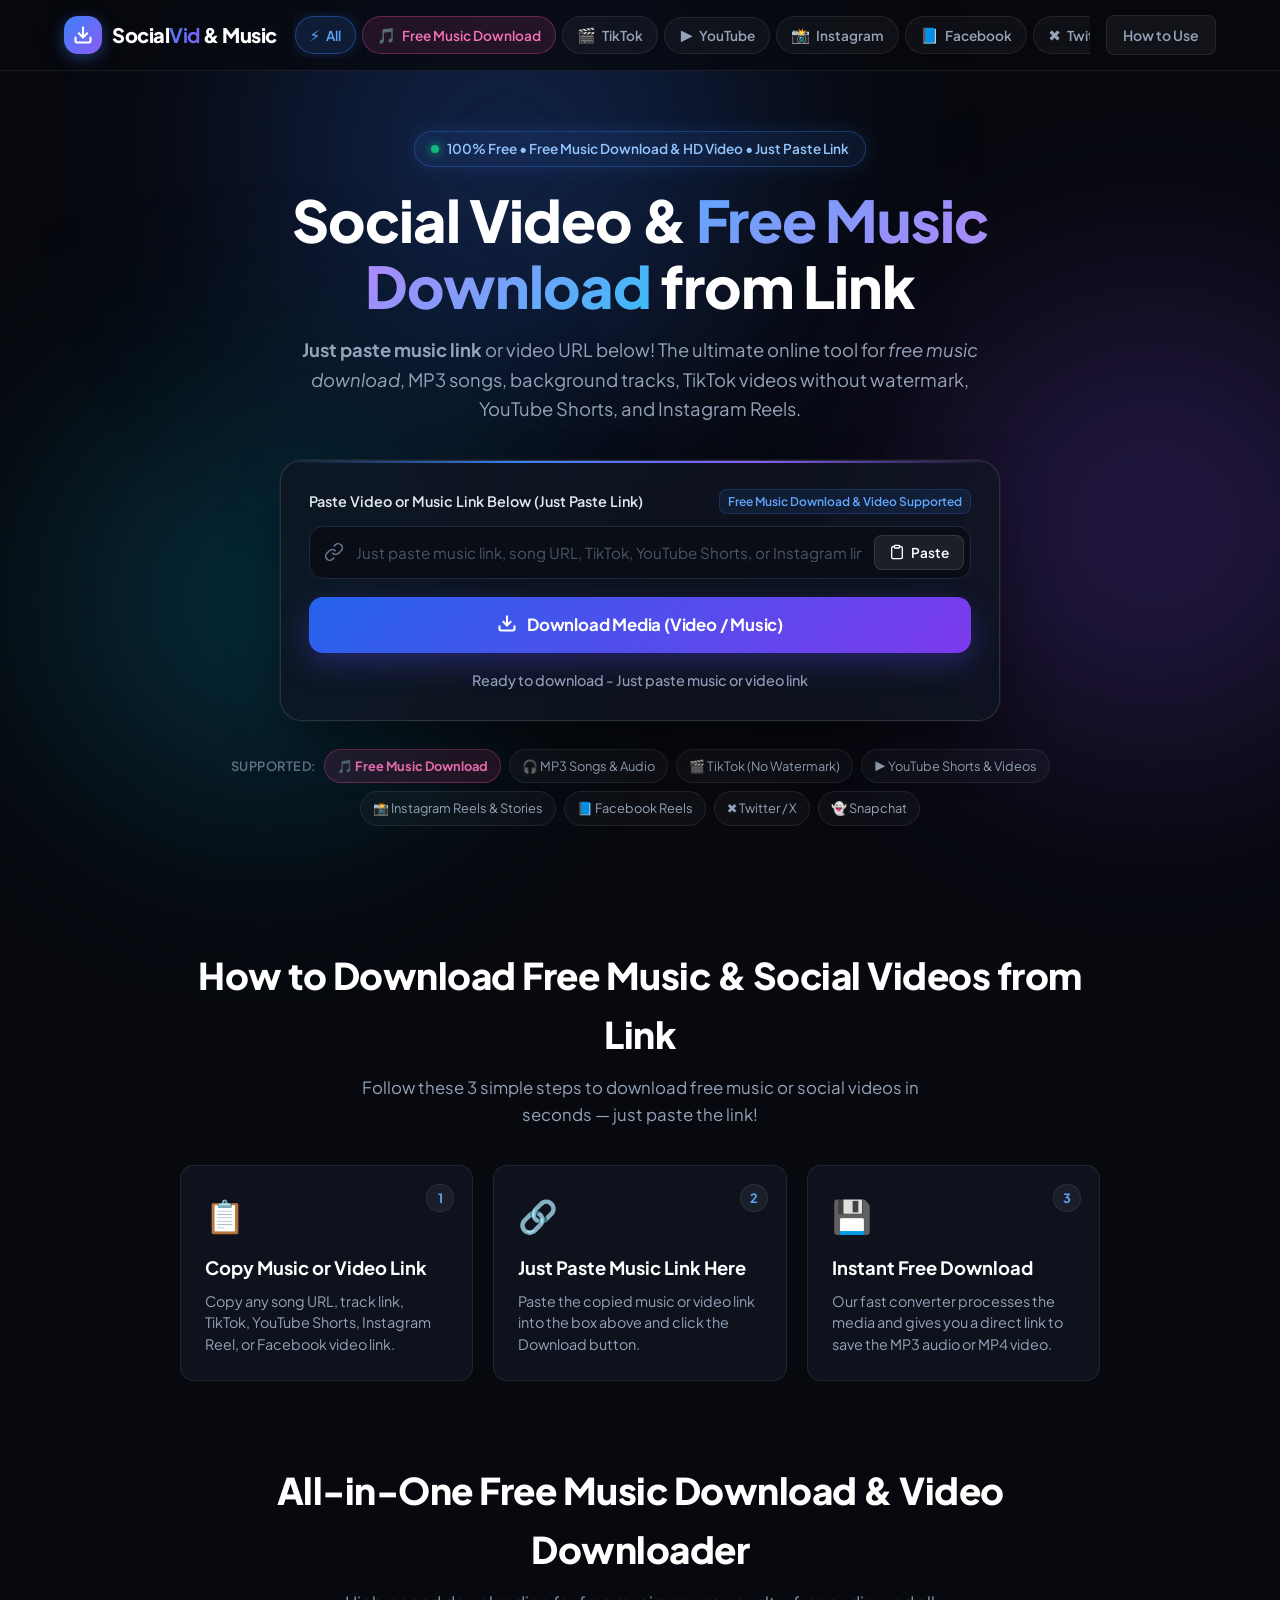
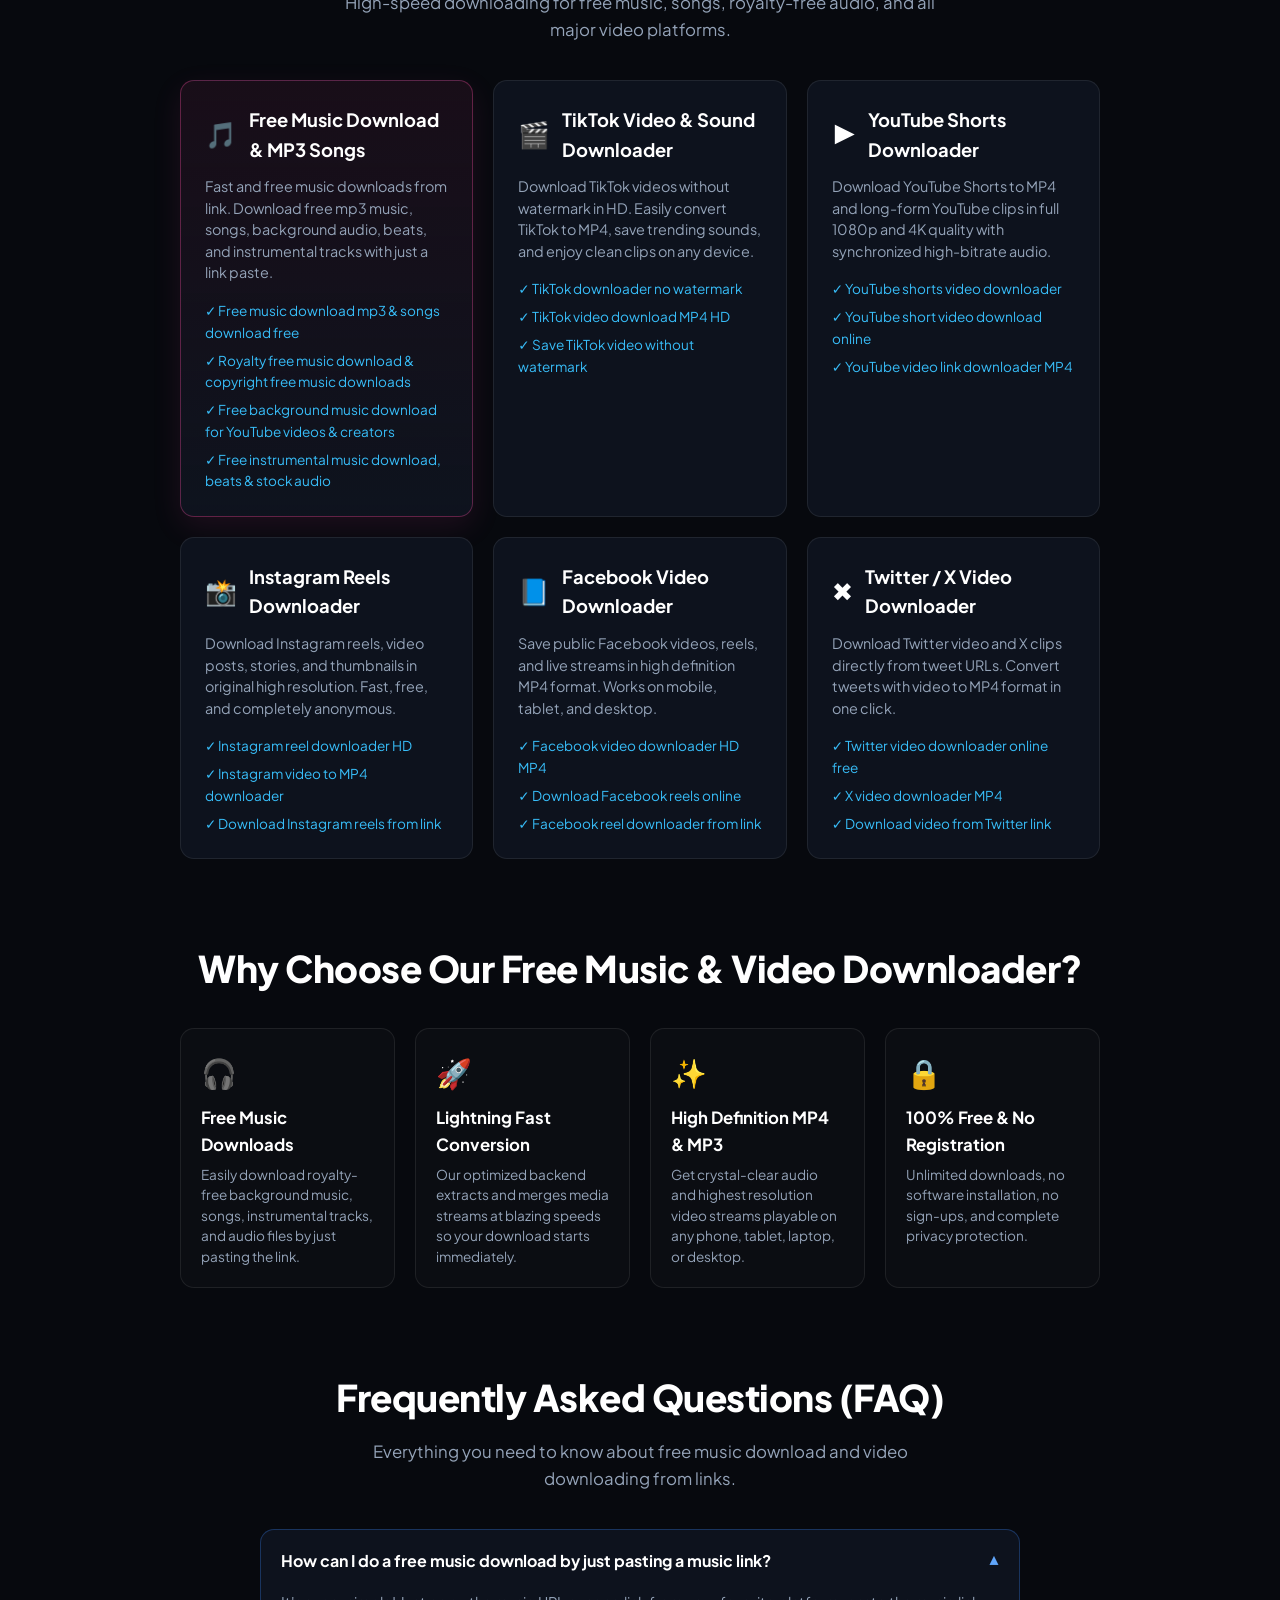
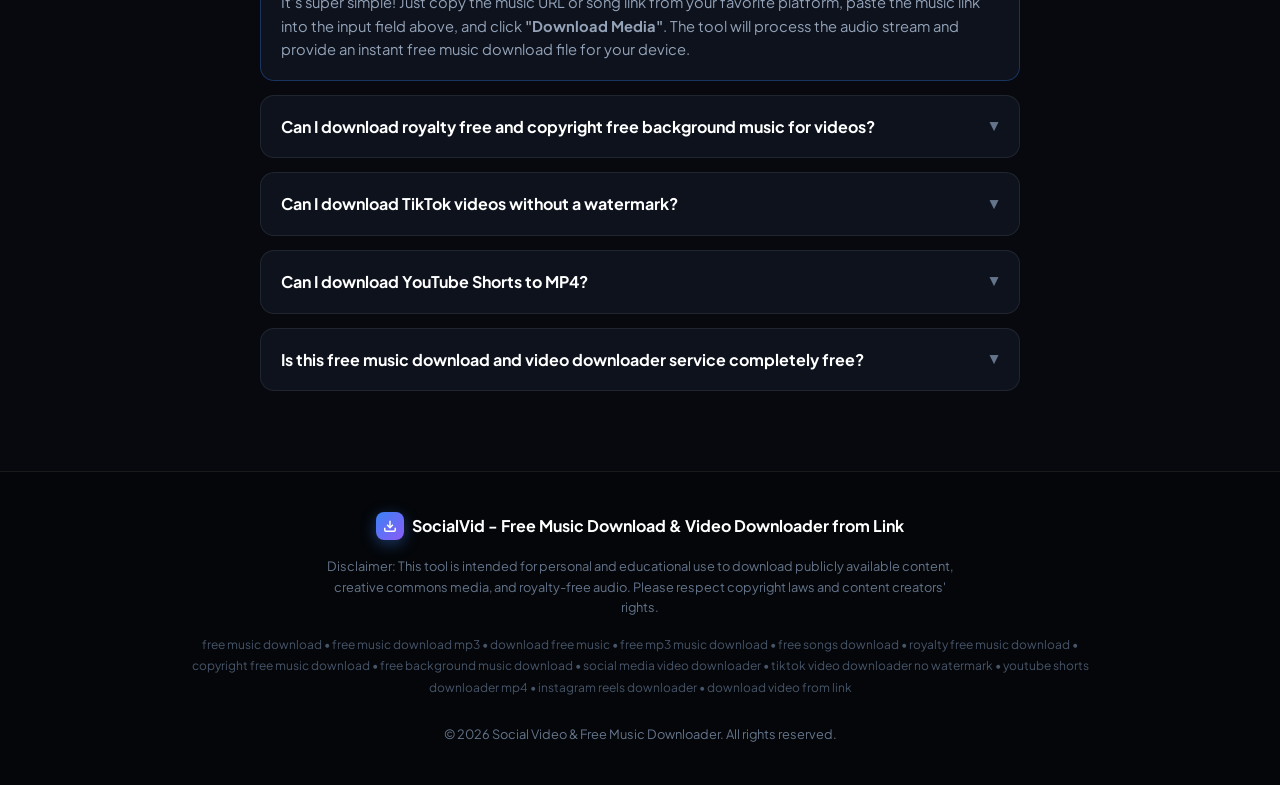
==== index.html @ 46dd8157 "Optimize title and meta tags with exact brand FreeMusicDownload.site for Google Search" ====
<!DOCTYPE html>
<html lang="en">
<head>
  <meta charset="UTF-8">
  <meta name="viewport" content="width=device-width, initial-scale=1.0">
  <title>Free Music Download & Video Downloader from Link - FreeMusicDownload.site</title>
  
  <!-- Primary SEO Meta Tags -->
  <meta name="description" content="Free music download and online social media video downloader. Download free mp3 music, songs, royalty-free audio, TikTok videos without watermark, YouTube Shorts, and Instagram Reels from link online for free. Just paste music or video link.">
  <meta name="keywords" content="free music download, free music downloads, free music download mp3, free mp3 music download, free mp3 downloads, download free music, download music free, free download music, free downloadable music, free music online download, free music downloads mp3, free music mp3 download, mp3 music download free, mp3 music downloads free, download mp3 music free, download free mp3 music, free songs download, free song download, free music songs download, free music download online, free music downloads online, free music download site, free music download websites, free music downloader, free mp3 downloader, free music downloader online, free mp3 music downloader, music downloader free, music download free, music downloads free, download music, music download, download mp3, mp3 download, mp3 downloads, song download, songs download, free song downloads, free songs downloads, free downloadable songs, music download mp3, music downloads mp3, mp3 songs download, mp3 songs downloads, free mp3 song download, free mp3 song downloads, download songs free, download songs for free, free download songs, free music files download, royalty free music download, royalty free music downloads, free royalty free music, copyright free music download, copyright free music downloads, free copyright free music, free background music download, free background music downloads, free music for videos, free music for youtube videos, free music for content creators, free stock music download, free stock music downloads, free audio download, free audio downloads, free music library, free music library download, free music archive download, free music tracks download, free music track download, free instrumental music download, free instrumental music downloads, free beats download, free beats downloads, free music download no copyright, no copyright music download, no copyright music downloads, free no copyright music, free no copyright music download, free public domain music download, public domain music download, public domain music downloads, free creative commons music download, creative commons music download, creative commons music downloads, social media video downloader, video downloader from link, video link downloader, download video from link, online video downloader, social video downloader, video downloader mp4 online, free video downloader from link, download social media videos, video downloader online free, tiktok downloader, tiktok video downloader, tiktok downloader online, tiktok video downloader online, tiktok video download, download tiktok video, tiktok video download mp4, tiktok to mp4, tiktok downloader mp4, tiktok downloader hd, tiktok video downloader hd, tiktok video download hd, download tiktok videos hd, tiktok video downloader no watermark, tiktok downloader no watermark, tiktok mp4 downloader, tiktok video to mp4, save tiktok video, tiktok video saver, download tiktok video without watermark, youtube shorts downloader, youtube short downloader, youtube shorts download, download youtube shorts, youtube shorts downloader online, youtube shorts downloader mp4, youtube shorts to mp4, youtube short to mp4, youtube shorts video downloader, download youtube short video, youtube shorts mp4 downloader, youtube short video download, shorts video downloader, short video downloader youtube, youtube video link downloader, instagram video downloader, instagram video downloader online, instagram video download, download instagram video, instagram video downloader mp4, instagram video to mp4, instagram reel downloader, instagram reels downloader, instagram reel download, instagram reels download, download instagram reels, instagram reels downloader online, instagram reel downloader hd, instagram reel download mp4, instagram reels to mp4, instagram reel to mp4, instagram story downloader, instagram story download, instagram story downloader mp4, instagram thumbnail downloader, facebook video downloader, facebook video downloader online, facebook video download, download facebook video, facebook video downloader hd, facebook video downloader mp4, facebook video to mp4, facebook reels downloader, facebook reel downloader, download facebook reels, twitter video downloader, twitter video downloader online, twitter video download, download twitter video, twitter video downloader mp4, twitter video to mp4, twitter downloader mp4, x video downloader, x video downloader online, download x video, snapchat video downloader, snapchat video download, download snapchat video, snapchat downloader online, snapchat video downloader online, snapchat video downloader mp4, snapchat video to mp4, snapchat story downloader, snapchat story download, snapchat video saver, download video from url, download video from url online, video url downloader, video url to mp4, url to mp4 downloader, download video by url, video downloader by url, social media url video downloader, download social media video from link, download video from social media link, online social media video downloader, social media video downloader mp4, social media video downloader online, download reels from link, download shorts from link, download tiktok from link, download instagram video from link, download facebook video from link, download youtube short from link, video downloader for social media links">
  <meta name="robots" content="index, follow">
  <meta name="author" content="FreeMusicDownload.site">
  <meta name="theme-color" content="#0b0f19">
  <link rel="canonical" href="https://freemusicdownload.site/">

  <!-- Open Graph / Facebook -->
  <meta property="og:type" content="website">
  <meta property="og:url" content="https://freemusicdownload.site/">
  <meta property="og:title" content="Free Music Download & Video Downloader from Link - FreeMusicDownload.site">
  <meta property="og:description" content="Free music download MP3 and social media video downloader. Download songs, background audio, TikTok no watermark, YouTube Shorts, and Reels from link.">
  <meta property="og:site_name" content="FreeMusicDownload.site">

  <!-- Twitter / X -->
  <meta name="twitter:card" content="summary_large_image">
  <meta name="twitter:url" content="https://freemusicdownload.site/">
  <meta name="twitter:title" content="Free Music Download & Video Downloader from Link - FreeMusicDownload.site">
  <meta name="twitter:description" content="Free music download & video downloader from link. Just paste music link to download free MP3 songs, background tracks, and social videos.">

  <!-- Google Fonts & Stylesheet -->
  <link rel="preconnect" href="https://fonts.googleapis.com">
  <link rel="preconnect" href="https://fonts.gstatic.com" crossorigin>
  <link href="https://fonts.googleapis.com/css2?family=Plus+Jakarta+Sans:wght@400;500;600;700;800&display=swap" rel="stylesheet">
  <link rel="stylesheet" href="style.css">

  <!-- Schema.org Structured Data (WebApplication + FAQPage) -->
  <script type="application/ld+json">
  {
    "@context": "https://schema.org",
    "@graph": [
      {
        "@type": "WebApplication",
        "name": "FreeMusicDownload.site - Free Music & Social Video Downloader",
        "url": "https://freemusicdownload.site/",
        "description": "Free music download and online video downloader from link. Download free mp3 music, songs, royalty-free audio, TikTok videos without watermark, YouTube Shorts, and Instagram Reels.",
        "applicationCategory": "MultimediaApplication",
        "operatingSystem": "All",
        "offers": {
          "@type": "Offer",
          "price": "0",
          "priceCurrency": "USD"
        }
      },
      {
        "@type": "FAQPage",
        "mainEntity": [
          {
            "@type": "Question",
            "name": "How to get free music download by just pasting a music link?",
            "acceptedAnswer": {
              "@type": "Answer",
              "text": "To do a free music download, simply copy the URL of the song, track, or video, paste the music link into the input box above, and click Download. The server extracts the high quality audio stream and delivers the download directly to your device."
            }
          },
          {
            "@type": "Question",
            "name": "Can I download royalty-free and no copyright background music for videos?",
            "acceptedAnswer": {
              "@type": "Answer",
              "text": "Yes! You can download royalty free music, copyright free tracks, public domain sounds, and background music for YouTube videos or content creation by pasting the link."
            }
          },
          {
            "@type": "Question",
            "name": "How to download TikTok videos without watermark?",
            "acceptedAnswer": {
              "@type": "Answer",
              "text": "Simply copy the TikTok video link, paste it into the URL field above, and click Download Video. Our tool will process the video and provide an MP4 download link with no watermark."
            }
          },
          {
            "@type": "Question",
            "name": "Can I download YouTube Shorts to MP4?",
            "acceptedAnswer": {
              "@type": "Answer",
              "text": "Yes! Copy any YouTube Shorts or regular video link, paste it in the box, and you can download the high definition MP4 video directly to your device."
            }
          },
          {
            "@type": "Question",
            "name": "Is this music and video downloader 100% free?",
            "acceptedAnswer": {
              "@type": "Answer",
              "text": "Yes, our tool provides 100% free music download and unlimited video downloads with no registration, no subscription, and no hidden fees."
            }
          }
        ]
      }
    ]
  }
  </script>
</head>
<body>

  <!-- Ambient Glowing Background Orbs -->
  <div class="glow-orb glow-1"></div>
  <div class="glow-orb glow-2"></div>
  <div class="glow-orb glow-3"></div>

  <!-- Top Glassmorphic Navbar -->
  <header class="navbar-wrapper">
    <nav class="navbar" aria-label="Main Navigation">
      <a href="#home" class="nav-brand">
        <div class="brand-icon">
          <svg viewBox="0 0 24 24" fill="none" stroke="currentColor" stroke-width="2.5" stroke-linecap="round" stroke-linejoin="round">
            <path d="M21 15v4a2 2 0 0 1-2 2H5a2 2 0 0 1-2-2v-4"></path>
            <polyline points="7 10 12 15 17 10"></polyline>
            <line x1="12" y1="15" x2="12" y2="3"></line>
          </svg>
        </div>
        <span class="brand-text">Social<strong>Vid</strong> & Music</span>
      </a>

      <!-- Platform Links in Navbar -->
      <div class="nav-platforms" id="navPlatforms">
        <button type="button" class="nav-platform-btn active" data-platform="all" title="All Supported Platforms">
          <span class="platform-icon">⚡</span> All
        </button>
        <button type="button" class="nav-platform-btn highlight-music-btn" data-platform="music" title="Free Music Download - Just Paste Music Link">
          <span class="platform-icon">🎵</span> Free Music Download
        </button>
        <button type="button" class="nav-platform-btn" data-platform="tiktok" title="TikTok Video Downloader">
          <span class="platform-icon">🎬</span> TikTok
        </button>
        <button type="button" class="nav-platform-btn" data-platform="youtube" title="YouTube Shorts Downloader">
          <span class="platform-icon">▶️</span> YouTube
        </button>
        <button type="button" class="nav-platform-btn" data-platform="instagram" title="Instagram Reel Downloader">
          <span class="platform-icon">📸</span> Instagram
        </button>
        <button type="button" class="nav-platform-btn" data-platform="facebook" title="Facebook Video Downloader">
          <span class="platform-icon">📘</span> Facebook
        </button>
        <button type="button" class="nav-platform-btn" data-platform="twitter" title="Twitter / X Video Downloader">
          <span class="platform-icon">✖️</span> Twitter/X
        </button>
        <button type="button" class="nav-platform-btn" data-platform="snapchat" title="Snapchat Video Saver">
          <span class="platform-icon">👻</span> Snapchat
        </button>
      </div>

      <a href="#how-it-works" class="nav-guide-link">How to Use</a>

      <!-- Mobile Top-Right Features Button -->
      <button type="button" class="mobile-menu-toggle" id="mobileMenuToggle" aria-label="Open Features and Platforms Menu" aria-expanded="false" aria-controls="mobileDrawer">
        <span class="mobile-toggle-icon-wrap">
          <svg class="mobile-toggle-icon" viewBox="0 0 24 24" fill="none" stroke="currentColor" stroke-width="2.2" stroke-linecap="round" stroke-linejoin="round">
            <rect x="3" y="3" width="7" height="7" rx="2"></rect>
            <rect x="14" y="3" width="7" height="7" rx="2"></rect>
            <rect x="14" y="14" width="7" height="7" rx="2"></rect>
            <rect x="3" y="14" width="7" height="7" rx="2"></rect>
          </svg>
        </span>
        <span class="mobile-toggle-text">Features</span>
      </button>
    </nav>
  </header>

  <!-- Mobile Features Navigation Drawer / Modal -->
  <div class="mobile-drawer-backdrop" id="mobileDrawerBackdrop" aria-hidden="true"></div>
  <aside class="mobile-drawer" id="mobileDrawer" role="dialog" aria-modal="true" aria-label="Supported Features Menu" aria-hidden="true">
    <div class="mobile-drawer-header">
      <div class="mobile-drawer-title-wrap">
        <span class="mobile-drawer-sparkle">⚡</span>
        <div>
          <h2 class="mobile-drawer-title">Features & Platforms</h2>
          <p class="mobile-drawer-subtitle">Select any platform to download</p>
        </div>
      </div>
      <button type="button" class="mobile-drawer-close" id="mobileDrawerClose" aria-label="Close menu">
        <svg viewBox="0 0 24 24" width="20" height="20" fill="none" stroke="currentColor" stroke-width="2.5" stroke-linecap="round" stroke-linejoin="round">
          <line x1="18" y1="6" x2="6" y2="18"></line>
          <line x1="6" y1="6" x2="18" y2="18"></line>
        </svg>
      </button>
    </div>

    <div class="mobile-drawer-body">
      <div class="mobile-section-label">Supported Platforms</div>
      <div class="mobile-features-list">
        <button type="button" class="mobile-feature-item active" data-platform="all">
          <span class="feature-item-icon">⚡</span>
          <div class="feature-item-content">
            <div class="feature-item-title">All Supported Media</div>
            <div class="feature-item-sub">Music, Songs, YouTube, TikTok & Reels</div>
          </div>
          <span class="feature-item-indicator">Active</span>
        </button>

        <button type="button" class="mobile-feature-item highlight-music" data-platform="music">
          <span class="feature-item-icon">🎵</span>
          <div class="feature-item-content">
            <div class="feature-item-title">Free Music Download <span class="feature-badge-hot">HOT</span></div>
            <div class="feature-item-sub">MP3 Songs, Audio, Beats & Background Music</div>
          </div>
          <span class="feature-item-indicator">Select</span>
        </button>

        <button type="button" class="mobile-feature-item" data-platform="tiktok">
          <span class="feature-item-icon">🎬</span>
          <div class="feature-item-content">
            <div class="feature-item-title">TikTok Downloader</div>
            <div class="feature-item-sub">No watermark, HD MP4 video & audio</div>
          </div>
          <span class="feature-item-indicator">Select</span>
        </button>

        <button type="button" class="mobile-feature-item" data-platform="youtube">
          <span class="feature-item-icon">▶️</span>
          <div class="feature-item-content">
            <div class="feature-item-title">YouTube Shorts & Video</div>
            <div class="feature-item-sub">Shorts & full HD video downloader</div>
          </div>
          <span class="feature-item-indicator">Select</span>
        </button>

        <button type="button" class="mobile-feature-item" data-platform="instagram">
          <span class="feature-item-icon">📸</span>
          <div class="feature-item-content">
            <div class="feature-item-title">Instagram Reels & Story</div>
            <div class="feature-item-sub">Reels, stories, clips & post video</div>
          </div>
          <span class="feature-item-indicator">Select</span>
        </button>

        <button type="button" class="mobile-feature-item" data-platform="facebook">
          <span class="feature-item-icon">📘</span>
          <div class="feature-item-content">
            <div class="feature-item-title">Facebook Videos & Reels</div>
            <div class="feature-item-sub">Download public Facebook clips & reels</div>
          </div>
          <span class="feature-item-indicator">Select</span>
        </button>

        <button type="button" class="mobile-feature-item" data-platform="twitter">
          <span class="feature-item-icon">✖️</span>
          <div class="feature-item-content">
            <div class="feature-item-title">Twitter / X Downloader</div>
            <div class="feature-item-sub">Save videos & GIFs from Twitter/X</div>
          </div>
          <span class="feature-item-indicator">Select</span>
        </button>

        <button type="button" class="mobile-feature-item" data-platform="snapchat">
          <span class="feature-item-icon">👻</span>
          <div class="feature-item-content">
            <div class="feature-item-title">Snapchat Spotlight</div>
            <div class="feature-item-sub">Spotlight clips & story downloads</div>
          </div>
          <span class="feature-item-indicator">Select</span>
        </button>
      </div>

      <div class="mobile-drawer-footer">
        <a href="#how-it-works" class="mobile-drawer-link" id="mobileHowItWorksLink">
          <span>📖 How to Download</span>
          <span class="link-arrow">→</span>
        </a>
        <a href="#faq" class="mobile-drawer-link" id="mobileFaqLink">
          <span>❓ Frequently Asked Questions</span>
          <span class="link-arrow">→</span>
        </a>
      </div>
    </div>
  </aside>

  <!-- Main Container -->
  <main class="main-container" id="home">

    <!-- Hero Section -->
    <section class="hero-section">
      <div class="hero-badge animate-badge">
        <span class="badge-dot"></span> 100% Free • Free Music Download & HD Video • Just Paste Link
      </div>
      
      <h1 class="hero-title">
        Social Video & <span class="gradient-text">Free Music Download</span> from Link
      </h1>
      
      <p class="hero-subtitle">
        <strong>Just paste music link</strong> or video URL below! The ultimate online tool for <em>free music download</em>, MP3 songs, background tracks, TikTok videos without watermark, YouTube Shorts, and Instagram Reels.
      </p>

      <!-- Downloader Tool Card -->
      <section class="downloader-card" aria-label="Video & Music Downloader Tool">
        <label for="url" class="input-label">
          <span>Paste Video or Music Link Below (Just Paste Link)</span>
          <span class="badge-support" id="activePlatformLabel">Free Music Download & Video Supported</span>
        </label>
        
        <div class="input-group">
          <div class="input-icon">
            <svg viewBox="0 0 24 24" fill="none" stroke="currentColor" stroke-width="2">
              <path d="M10 13a5 5 0 0 0 7.54.54l3-3a5 5 0 0 0-7.07-7.07l-1.72 1.71"></path>
              <path d="M14 11a5 5 0 0 0-7.54-.54l-3 3a5 5 0 0 0 7.07 7.07l1.71-1.71"></path>
            </svg>
          </div>
          
          <input 
            id="url" 
            type="url" 
            placeholder="Just paste music link, song URL, TikTok, YouTube Shorts, or Instagram link..." 
            autocomplete="off"
            spellcheck="false"
          >
          
          <button id="clearBtn" class="clear-btn hidden" type="button" title="Clear input">✕</button>
          
          <button id="pasteBtn" class="paste-btn" type="button" title="Paste from clipboard">
            <svg viewBox="0 0 24 24" fill="none" stroke="currentColor" stroke-width="2" width="16" height="16">
              <path d="M16 4h2a2 2 0 0 1 2 2v14a2 2 0 0 1-2 2H6a2 2 0 0 1-2-2V6a2 2 0 0 1 2-2h2"></path>
              <rect x="8" y="2" width="8" height="4" rx="1" ry="1"></rect>
            </svg>
            <span>Paste</span>
          </button>
        </div>

        <button id="downloadBtn" class="download-btn" type="button">
          <span class="btn-icon">
            <svg viewBox="0 0 24 24" fill="none" stroke="currentColor" stroke-width="2.5" width="20" height="20">
              <path d="M21 15v4a2 2 0 0 1-2 2H5a2 2 0 0 1-2-2v-4"></path>
              <polyline points="7 10 12 15 17 10"></polyline>
              <line x1="12" y1="15" x2="12" y2="3"></line>
            </svg>
          </span>
          <span class="btn-text">Download Media (Video / Music)</span>
        </button>

        <!-- Status & Animated Progress Bar -->
        <div id="status" class="status">Ready to download - Just paste music or video link</div>
        <div id="progressWrap" class="progress-wrap hidden">
          <div id="progress" class="progress"></div>
        </div>

        <!-- Dynamic Result Card -->
        <div id="result" class="result hidden"></div>
      </section>

      <!-- Quick Platform Pills -->
      <div class="supported-pills">
        <span class="pill-title">Supported:</span>
        <span class="pill pill-music">🎵 Free Music Download</span>
        <span class="pill">🎧 MP3 Songs & Audio</span>
        <span class="pill">🎬 TikTok (No Watermark)</span>
        <span class="pill">▶️ YouTube Shorts & Videos</span>
        <span class="pill">📸 Instagram Reels & Stories</span>
        <span class="pill">📘 Facebook Reels</span>
        <span class="pill">✖️ Twitter / X</span>
        <span class="pill">👻 Snapchat</span>
      </div>
    </section>

    <!-- How It Works Section -->
    <section class="info-section" id="how-it-works">
      <h2 class="section-title">How to Download Free Music & Social Videos from Link</h2>
      <p class="section-subtitle">Follow these 3 simple steps to download free music or social videos in seconds — just paste the link!</p>

      <div class="steps-grid">
        <div class="step-card">
          <div class="step-num">1</div>
          <div class="step-icon">📋</div>
          <h3>Copy Music or Video Link</h3>
          <p>Copy any song URL, track link, TikTok, YouTube Shorts, Instagram Reel, or Facebook video link.</p>
        </div>

        <div class="step-card">
          <div class="step-num">2</div>
          <div class="step-icon">🔗</div>
          <h3>Just Paste Music Link Here</h3>
          <p>Paste the copied music or video link into the box above and click the Download button.</p>
        </div>

        <div class="step-card">
          <div class="step-num">3</div>
          <div class="step-icon">💾</div>
          <h3>Instant Free Download</h3>
          <p>Our fast converter processes the media and gives you a direct link to save the MP3 audio or MP4 video.</p>
        </div>
      </div>
    </section>

    <!-- Platform Breakdown Section (SEO Keyword Rich) -->
    <section class="info-section" id="platforms">
      <h2 class="section-title">All-in-One Free Music Download & Video Downloader</h2>
      <p class="section-subtitle">High-speed downloading for free music, songs, royalty-free audio, and all major video platforms.</p>

      <div class="features-grid">
        <!-- New Dedicated Free Music Download Card -->
        <div class="feature-card highlight-card">
          <div class="feature-header">
            <span class="feature-emoji">🎵</span>
            <h3>Free Music Download & MP3 Songs</h3>
          </div>
          <p>Fast and free music downloads from link. Download free mp3 music, songs, background audio, beats, and instrumental tracks with just a link paste.</p>
          <ul class="feature-list">
            <li>✓ Free music download mp3 & songs download free</li>
            <li>✓ Royalty free music download & copyright free music downloads</li>
            <li>✓ Free background music download for YouTube videos & creators</li>
            <li>✓ Free instrumental music download, beats & stock audio</li>
          </ul>
        </div>

        <div class="feature-card">
          <div class="feature-header">
            <span class="feature-emoji">🎬</span>
            <h3>TikTok Video & Sound Downloader</h3>
          </div>
          <p>Download TikTok videos without watermark in HD. Easily convert TikTok to MP4, save trending sounds, and enjoy clean clips on any device.</p>
          <ul class="feature-list">
            <li>✓ TikTok downloader no watermark</li>
            <li>✓ TikTok video download MP4 HD</li>
            <li>✓ Save TikTok video without watermark</li>
          </ul>
        </div>

        <div class="feature-card">
          <div class="feature-header">
            <span class="feature-emoji">▶️</span>
            <h3>YouTube Shorts Downloader</h3>
          </div>
          <p>Download YouTube Shorts to MP4 and long-form YouTube clips in full 1080p and 4K quality with synchronized high-bitrate audio.</p>
          <ul class="feature-list">
            <li>✓ YouTube shorts video downloader</li>
            <li>✓ YouTube short video download online</li>
            <li>✓ YouTube video link downloader MP4</li>
          </ul>
        </div>

        <div class="feature-card">
          <div class="feature-header">
            <span class="feature-emoji">📸</span>
            <h3>Instagram Reels Downloader</h3>
          </div>
          <p>Download Instagram reels, video posts, stories, and thumbnails in original high resolution. Fast, free, and completely anonymous.</p>
          <ul class="feature-list">
            <li>✓ Instagram reel downloader HD</li>
            <li>✓ Instagram video to MP4 downloader</li>
            <li>✓ Download Instagram reels from link</li>
          </ul>
        </div>

        <div class="feature-card">
          <div class="feature-header">
            <span class="feature-emoji">📘</span>
            <h3>Facebook Video Downloader</h3>
          </div>
          <p>Save public Facebook videos, reels, and live streams in high definition MP4 format. Works on mobile, tablet, and desktop.</p>
          <ul class="feature-list">
            <li>✓ Facebook video downloader HD MP4</li>
            <li>✓ Download Facebook reels online</li>
            <li>✓ Facebook reel downloader from link</li>
          </ul>
        </div>

        <div class="feature-card">
          <div class="feature-header">
            <span class="feature-emoji">✖️</span>
            <h3>Twitter / X Video Downloader</h3>
          </div>
          <p>Download Twitter video and X clips directly from tweet URLs. Convert tweets with video to MP4 format in one click.</p>
          <ul class="feature-list">
            <li>✓ Twitter video downloader online free</li>
            <li>✓ X video downloader MP4</li>
            <li>✓ Download video from Twitter link</li>
          </ul>
        </div>
      </div>
    </section>

    <!-- Why Choose Us Features Grid -->
    <section class="info-section">
      <h2 class="section-title">Why Choose Our Free Music & Video Downloader?</h2>
      
      <div class="benefits-grid">
        <div class="benefit-item">
          <div class="benefit-icon">🎧</div>
          <h4>Free Music Downloads</h4>
          <p>Easily download royalty-free background music, songs, instrumental tracks, and audio files by just pasting the link.</p>
        </div>
        <div class="benefit-item">
          <div class="benefit-icon">🚀</div>
          <h4>Lightning Fast Conversion</h4>
          <p>Our optimized backend extracts and merges media streams at blazing speeds so your download starts immediately.</p>
        </div>
        <div class="benefit-item">
          <div class="benefit-icon">✨</div>
          <h4>High Definition MP4 & MP3</h4>
          <p>Get crystal-clear audio and highest resolution video streams playable on any phone, tablet, laptop, or desktop.</p>
        </div>
        <div class="benefit-item">
          <div class="benefit-icon">🔒</div>
          <h4>100% Free & No Registration</h4>
          <p>Unlimited downloads, no software installation, no sign-ups, and complete privacy protection.</p>
        </div>
      </div>
    </section>

    <!-- SEO FAQ Accordion Section -->
    <section class="info-section" id="faq">
      <h2 class="section-title">Frequently Asked Questions (FAQ)</h2>
      <p class="section-subtitle">Everything you need to know about free music download and video downloading from links.</p>

      <div class="faq-container">
        <details class="faq-item" open>
          <summary class="faq-question">
            <span>How can I do a free music download by just pasting a music link?</span>
            <span class="faq-arrow">▼</span>
          </summary>
          <div class="faq-answer">
            <p>It's super simple! Just copy the music URL or song link from your favorite platform, paste the music link into the input field above, and click <strong>"Download Media"</strong>. The tool will process the audio stream and provide an instant free music download file for your device.</p>
          </div>
        </details>

        <details class="faq-item">
          <summary class="faq-question">
            <span>Can I download royalty free and copyright free background music for videos?</span>
            <span class="faq-arrow">▼</span>
          </summary>
          <div class="faq-answer">
            <p>Yes! Content creators and video editors can download royalty-free music, copyright-free background audio, stock music tracks, and beats for YouTube videos and social media clips.</p>
          </div>
        </details>

        <details class="faq-item">
          <summary class="faq-question">
            <span>Can I download TikTok videos without a watermark?</span>
            <span class="faq-arrow">▼</span>
          </summary>
          <div class="faq-answer">
            <p>Yes! Our downloader automatically queries the direct clean media stream from TikTok, allowing you to save the video without the bouncing TikTok watermark logo.</p>
          </div>
        </details>

        <details class="faq-item">
          <summary class="faq-question">
            <span>Can I download YouTube Shorts to MP4?</span>
            <span class="faq-arrow">▼</span>
          </summary>
          <div class="faq-answer">
            <p>Yes! Copy any YouTube Shorts or regular video link, paste it in the box, and you can download the high definition MP4 video directly to your device.</p>
          </div>
        </details>

        <details class="faq-item">
          <summary class="faq-question">
            <span>Is this free music download and video downloader service completely free?</span>
            <span class="faq-arrow">▼</span>
          </summary>
          <div class="faq-answer">
            <p>Yes, SocialVid is 100% free with unlimited downloads. There is no software installation, no sign-up, and no subscription needed.</p>
          </div>
        </details>
      </div>
    </section>

  </main>

  <!-- Footer -->
  <footer class="site-footer">
    <div class="footer-content">
      <div class="footer-brand">
        <div class="brand-icon small">
          <svg viewBox="0 0 24 24" fill="none" stroke="currentColor" stroke-width="2.5">
            <path d="M21 15v4a2 2 0 0 1-2 2H5a2 2 0 0 1-2-2v-4"></path>
            <polyline points="7 10 12 15 17 10"></polyline>
            <line x1="12" y1="15" x2="12" y2="3"></line>
          </svg>
        </div>
        <span>SocialVid - Free Music Download & Video Downloader from Link</span>
      </div>
      
      <p class="footer-disclaimer">
        Disclaimer: This tool is intended for personal and educational use to download publicly available content, creative commons media, and royalty-free audio. Please respect copyright laws and content creators' rights.
      </p>

      <div class="footer-tags">
        <span>free music download</span> • 
        <span>free music download mp3</span> • 
        <span>download free music</span> • 
        <span>free mp3 music download</span> • 
        <span>free songs download</span> • 
        <span>royalty free music download</span> • 
        <span>copyright free music download</span> • 
        <span>free background music download</span> • 
        <span>social media video downloader</span> • 
        <span>tiktok video downloader no watermark</span> • 
        <span>youtube shorts downloader mp4</span> • 
        <span>instagram reels downloader</span> • 
        <span>download video from link</span>
      </div>
      
      <div class="footer-copy">
        © 2026 Social Video & Free Music Downloader. All rights reserved.
      </div>
    </div>
  </footer>

  <script src="app.js"></script>
</body>
</html>
---- style.css ----
/* ==========================================================
   SOCIAL VIDEO DOWNLOADER - MODERN PREMIUM STYLESHEET
   ========================================================== */

:root {
  --bg-dark: #07090e;
  --bg-card: rgba(16, 22, 34, 0.8);
  --bg-card-hover: rgba(22, 30, 46, 0.9);
  --border-color: rgba(255, 255, 255, 0.08);
  --border-glow: rgba(59, 130, 246, 0.4);
  --text-primary: #ffffff;
  --text-secondary: #94a3b8;
  --text-muted: #64748b;
  --primary-blue: #3b82f6;
  --primary-purple: #8b5cf6;
  --accent-cyan: #06b6d4;
  --accent-green: #10b981;
  --gradient-primary: linear-gradient(135deg, #3b82f6, #8b5cf6);
  --gradient-btn: linear-gradient(135deg, #2563eb, #7c3aed);
  --gradient-glow: linear-gradient(135deg, rgba(37, 99, 235, 0.4), rgba(124, 58, 237, 0.4));
  --font-family: 'Plus Jakarta Sans', system-ui, -apple-system, BlinkMacSystemFont, 'Segoe UI', Roboto, sans-serif;
  --radius-sm: 8px;
  --radius-md: 14px;
  --radius-lg: 22px;
  --radius-full: 9999px;
  --transition-fast: 0.2s ease;
  --transition-normal: 0.3s cubic-bezier(0.4, 0, 0.2, 1);
}

* {
  box-sizing: border-box;
  margin: 0;
  padding: 0;
}

html {
  scroll-behavior: smooth;
}

body {
  background-color: var(--bg-dark);
  color: var(--text-primary);
  font-family: var(--font-family);
  min-height: 100vh;
  line-height: 1.6;
  overflow-x: hidden;
  position: relative;
  -webkit-font-smoothing: antialiased;
}

/* ==========================================================
   AMBIENT GLOWING BACKGROUND ORBS
   ========================================================== */
.glow-orb {
  position: fixed;
  border-radius: 50%;
  filter: blur(120px);
  opacity: 0.25;
  pointer-events: none;
  z-index: 0;
  animation: floatOrb 18s ease-in-out infinite alternate;
}

.glow-1 {
  top: -100px;
  left: 20%;
  width: 500px;
  height: 500px;
  background: radial-gradient(circle, #3b82f6, #1d4ed8);
}

.glow-2 {
  top: 300px;
  right: -100px;
  width: 450px;
  height: 450px;
  background: radial-gradient(circle, #8b5cf6, #6d28d9);
  animation-duration: 22s;
  animation-delay: -5s;
}

.glow-3 {
  bottom: 100px;
  left: 5%;
  width: 400px;
  height: 400px;
  background: radial-gradient(circle, #06b6d4, #0284c7);
  animation-duration: 20s;
  animation-delay: -10s;
}

@keyframes floatOrb {
  0% { transform: translateY(0) translateX(0) scale(1); }
  50% { transform: translateY(40px) translateX(-30px) scale(1.08); }
  100% { transform: translateY(-30px) translateX(25px) scale(0.95); }
}

/* ==========================================================
   TOP NAVBAR
   ========================================================== */
.navbar-wrapper {
  position: sticky;
  top: 0;
  width: 100%;
  z-index: 100;
  background: rgba(7, 9, 14, 0.75);
  backdrop-filter: blur(20px);
  -webkit-backdrop-filter: blur(20px);
  border-bottom: 1px solid var(--border-color);
  transition: all var(--transition-normal);
}

.navbar {
  max-width: 1200px;
  margin: 0 auto;
  padding: 12px 24px;
  display: flex;
  align-items: center;
  justify-content: space-between;
  gap: 16px;
}

.nav-brand {
  display: flex;
  align-items: center;
  gap: 10px;
  text-decoration: none;
  color: #fff;
  font-weight: 800;
  font-size: 1.25rem;
  letter-spacing: -0.5px;
  flex-shrink: 0;
}

.brand-icon {
  width: 38px;
  height: 38px;
  background: var(--gradient-primary);
  border-radius: var(--radius-md);
  display: flex;
  align-items: center;
  justify-content: center;
  color: #fff;
  box-shadow: 0 4px 15px rgba(59, 130, 246, 0.4);
  transition: transform var(--transition-fast);
}

.brand-icon svg {
  width: 20px;
  height: 20px;
}

.nav-brand:hover .brand-icon {
  transform: rotate(-8deg) scale(1.05);
}

.brand-text strong {
  background: var(--gradient-primary);
  -webkit-background-clip: text;
  -webkit-text-fill-color: transparent;
}

/* Platform Links in Navbar */
.nav-platforms {
  display: flex;
  align-items: center;
  gap: 6px;
  overflow-x: auto;
  scrollbar-width: none;
  padding: 4px 2px;
}

.nav-platforms::-webkit-scrollbar {
  display: none;
}

.nav-platform-btn {
  display: inline-flex;
  align-items: center;
  gap: 6px;
  background: rgba(255, 255, 255, 0.04);
  border: 1px solid var(--border-color);
  color: var(--text-secondary);
  font-family: inherit;
  font-size: 0.85rem;
  font-weight: 600;
  padding: 8px 14px;
  border-radius: var(--radius-full);
  cursor: pointer;
  white-space: nowrap;
  transition: all var(--transition-fast);
}

.nav-platform-btn:hover {
  background: rgba(255, 255, 255, 0.09);
  color: #fff;
  border-color: rgba(255, 255, 255, 0.2);
  transform: translateY(-1px);
}

.nav-platform-btn.active {
  background: rgba(59, 130, 246, 0.15);
  color: #60a5fa;
  border-color: rgba(59, 130, 246, 0.4);
  box-shadow: 0 0 16px rgba(59, 130, 246, 0.2);
}

.nav-platform-btn.highlight-music-btn {
  background: rgba(236, 72, 153, 0.12);
  border-color: rgba(236, 72, 153, 0.35);
  color: #f472b6;
}

.nav-platform-btn.highlight-music-btn:hover {
  background: rgba(236, 72, 153, 0.22);
  color: #fff;
  border-color: rgba(236, 72, 153, 0.5);
  box-shadow: 0 0 16px rgba(236, 72, 153, 0.25);
}

.nav-platform-btn.highlight-music-btn.active {
  background: rgba(236, 72, 153, 0.25);
  color: #f472b6;
  border-color: #ec4899;
  box-shadow: 0 0 20px rgba(236, 72, 153, 0.35);
}

.platform-icon {
  font-size: 0.95rem;
}

.nav-guide-link {
  color: var(--text-secondary);
  text-decoration: none;
  font-size: 0.875rem;
  font-weight: 600;
  padding: 8px 16px;
  border-radius: var(--radius-sm);
  background: rgba(255, 255, 255, 0.05);
  border: 1px solid var(--border-color);
  transition: all var(--transition-fast);
  flex-shrink: 0;
}

.nav-guide-link:hover {
  color: #fff;
  background: rgba(255, 255, 255, 0.1);
}

/* ==========================================================
   MAIN LAYOUT CONTAINER
   ========================================================== */
.main-container {
  max-width: 960px;
  margin: 0 auto;
  padding: 40px 20px 80px;
  position: relative;
  z-index: 1;
}

/* ==========================================================
   HERO SECTION
   ========================================================== */
.hero-section {
  text-align: center;
  padding: 20px 0 40px;
  display: flex;
  flex-direction: column;
  align-items: center;
}

.hero-badge {
  display: inline-flex;
  align-items: center;
  gap: 8px;
  background: rgba(59, 130, 246, 0.1);
  border: 1px solid rgba(59, 130, 246, 0.3);
  color: #93c5fd;
  font-size: 0.85rem;
  font-weight: 600;
  padding: 6px 16px;
  border-radius: var(--radius-full);
  margin-bottom: 20px;
  box-shadow: 0 0 20px rgba(59, 130, 246, 0.15);
}

.badge-dot {
  width: 8px;
  height: 8px;
  background-color: #10b981;
  border-radius: 50%;
  box-shadow: 0 0 10px #10b981;
  animation: pulseDot 2s infinite;
}

@keyframes pulseDot {
  0%, 100% { opacity: 1; transform: scale(1); }
  50% { opacity: 0.4; transform: scale(0.8); }
}

.hero-title {
  font-size: clamp(2.2rem, 5.5vw, 3.6rem);
  font-weight: 800;
  letter-spacing: -1px;
  line-height: 1.15;
  margin-bottom: 16px;
  max-width: 800px;
}

.gradient-text {
  background: linear-gradient(135deg, #60a5fa, #a78bfa, #38bdf8);
  -webkit-background-clip: text;
  -webkit-text-fill-color: transparent;
}

.hero-subtitle {
  color: var(--text-secondary);
  font-size: clamp(1rem, 2vw, 1.15rem);
  max-width: 680px;
  margin-bottom: 36px;
}

/* ==========================================================
   DOWNLOADER CARD
   ========================================================== */
.downloader-card {
  width: 100%;
  max-width: 720px;
  background: var(--bg-card);
  backdrop-filter: blur(24px);
  -webkit-backdrop-filter: blur(24px);
  border: 1px solid rgba(255, 255, 255, 0.12);
  border-radius: var(--radius-lg);
  padding: 28px;
  box-shadow: 0 25px 60px -15px rgba(0, 0, 0, 0.6), 0 0 0 1px rgba(255, 255, 255, 0.05);
  text-align: left;
  position: relative;
  overflow: hidden;
  transition: border-color var(--transition-normal), box-shadow var(--transition-normal);
}

.downloader-card::before {
  content: '';
  position: absolute;
  top: 0;
  left: 0;
  right: 0;
  height: 2px;
  background: linear-gradient(90deg, transparent, #3b82f6, #8b5cf6, transparent);
}

.downloader-card:focus-within {
  border-color: var(--border-glow);
  box-shadow: 0 30px 70px -15px rgba(59, 130, 246, 0.25);
}

.input-label {
  display: flex;
  justify-content: space-between;
  align-items: center;
  font-size: 0.9rem;
  font-weight: 600;
  color: #e2e8f0;
  margin-bottom: 12px;
}

.badge-support {
  font-size: 0.75rem;
  color: #60a5fa;
  background: rgba(59, 130, 246, 0.1);
  padding: 2px 8px;
  border-radius: var(--radius-sm);
  border: 1px solid rgba(59, 130, 246, 0.2);
}

.input-group {
  display: flex;
  align-items: center;
  background: #090d16;
  border: 1.5px solid #202b3d;
  border-radius: var(--radius-md);
  padding: 4px 6px 4px 14px;
  gap: 8px;
  transition: all var(--transition-fast);
}

.input-group:focus-within {
  border-color: #3b82f6;
  box-shadow: 0 0 0 3px rgba(59, 130, 246, 0.2);
}

.input-icon {
  color: var(--text-muted);
  display: flex;
  align-items: center;
}

.input-icon svg {
  width: 20px;
  height: 20px;
}

input {
  flex: 1;
  min-width: 0;
  background: transparent;
  border: none;
  color: #fff;
  font-family: inherit;
  font-size: 0.95rem;
  padding: 12px 4px;
  outline: none;
}

input::placeholder {
  color: #4b5563;
}

.clear-btn {
  background: transparent;
  border: none;
  color: var(--text-muted);
  cursor: pointer;
  padding: 6px 8px;
  border-radius: 50%;
  font-size: 0.85rem;
  transition: color var(--transition-fast);
}

.clear-btn:hover {
  color: #fff;
}

.paste-btn {
  display: inline-flex;
  align-items: center;
  gap: 6px;
  background: rgba(255, 255, 255, 0.08);
  border: 1px solid rgba(255, 255, 255, 0.1);
  color: #fff;
  font-family: inherit;
  font-size: 0.85rem;
  font-weight: 600;
  padding: 8px 14px;
  border-radius: var(--radius-sm);
  cursor: pointer;
  transition: all var(--transition-fast);
}

.paste-btn:hover {
  background: rgba(255, 255, 255, 0.15);
  transform: translateY(-1px);
}

/* Big Download Button */
.download-btn {
  width: 100%;
  height: 56px;
  margin-top: 18px;
  background: var(--gradient-btn);
  border: none;
  border-radius: var(--radius-md);
  color: #fff;
  font-family: inherit;
  font-size: 1.05rem;
  font-weight: 700;
  letter-spacing: -0.2px;
  display: flex;
  align-items: center;
  justify-content: center;
  gap: 10px;
  cursor: pointer;
  box-shadow: 0 10px 30px rgba(79, 70, 229, 0.35);
  position: relative;
  overflow: hidden;
  transition: all var(--transition-fast);
}

.download-btn::before {
  content: '';
  position: absolute;
  top: 0;
  left: -100%;
  width: 100%;
  height: 100%;
  background: linear-gradient(90deg, transparent, rgba(255, 255, 255, 0.2), transparent);
  transition: 0.6s ease;
}

.download-btn:hover:not(:disabled)::before {
  left: 100%;
}

.download-btn:hover:not(:disabled) {
  transform: translateY(-2px);
  box-shadow: 0 14px 35px rgba(79, 70, 229, 0.5);
  filter: brightness(1.08);
}

.download-btn:active:not(:disabled) {
  transform: translateY(0);
}

.download-btn:disabled {
  opacity: 0.6;
  cursor: not-allowed;
}

/* Status & Progress Bar */
.status {
  text-align: center;
  margin-top: 16px;
  font-size: 0.9rem;
  font-weight: 500;
  color: var(--text-secondary);
  min-height: 22px;
  transition: color var(--transition-fast);
}

.progress-wrap {
  margin-top: 12px;
  height: 8px;
  background: #172033;
  border-radius: var(--radius-full);
  overflow: hidden;
  position: relative;
}

.progress {
  height: 100%;
  width: 0%;
  background: linear-gradient(90deg, #3b82f6, #06b6d4, #8b5cf6);
  background-size: 200% 100%;
  border-radius: var(--radius-full);
  transition: width 0.35s ease;
  animation: progressShimmer 1.5s infinite linear;
}

@keyframes progressShimmer {
  0% { background-position: 100% 0; }
  100% { background-position: -100% 0; }
}

/* Result Card */
.result {
  margin-top: 20px;
  border-radius: var(--radius-md);
  padding: 16px;
  animation: fadeIn 0.4s cubic-bezier(0.16, 1, 0.3, 1);
}

@keyframes fadeIn {
  from { opacity: 0; transform: translateY(10px); }
  to { opacity: 1; transform: translateY(0); }
}

.result.success {
  background: rgba(15, 23, 42, 0.9);
  border: 1px solid rgba(59, 130, 246, 0.4);
  box-shadow: 0 10px 30px rgba(0, 0, 0, 0.3);
}

.result.error {
  background: rgba(45, 17, 24, 0.9);
  border: 1px solid rgba(239, 68, 68, 0.4);
  color: #fca5a5;
  font-size: 0.9rem;
}

.error-msg {
  line-height: 1.5;
}

.error-msg strong {
  color: #fff;
}

.error-msg code {
  background: rgba(255, 255, 255, 0.1);
  padding: 2px 6px;
  border-radius: 4px;
  color: #fff;
}

/* Video Preview Card Inside Result */
.preview-card {
  display: flex;
  flex-direction: column;
  gap: 14px;
}

.preview-media-container {
  width: 100%;
  border-radius: var(--radius-md);
  overflow: hidden;
  background: #020617;
  position: relative;
  box-shadow: 0 10px 30px rgba(0, 0, 0, 0.5);
  border: 1px solid rgba(255, 255, 255, 0.1);
  display: flex;
  align-items: center;
  justify-content: center;
}

.preview-video {
  width: 100%;
  max-height: 400px;
  background: #000;
  display: block;
  border-radius: var(--radius-md);
  outline: none;
}

.preview-thumb {
  width: 100%;
  height: auto;
  max-height: 380px;
  object-fit: cover;
  display: block;
}

.preview-details {
  display: flex;
  flex-direction: column;
  gap: 12px;
}

.preview-title {
  font-size: 1.05rem;
  font-weight: 700;
  line-height: 1.4;
  color: #fff;
  display: -webkit-box;
  -webkit-line-clamp: 2;
  -webkit-box-orient: vertical;
  overflow: hidden;
}

.preview-meta {
  display: flex;
  flex-wrap: wrap;
  gap: 8px;
}

.meta-tag {
  background: rgba(255, 255, 255, 0.06);
  border: 1px solid rgba(255, 255, 255, 0.08);
  padding: 4px 10px;
  border-radius: var(--radius-full);
  font-size: 0.8rem;
  color: #cbd5e1;
  font-weight: 500;
}

.meta-format {
  background: rgba(59, 130, 246, 0.15);
  border-color: rgba(59, 130, 246, 0.3);
  color: #93c5fd;
  font-weight: 700;
}

.download-actions-grid {
  display: flex;
  flex-direction: column;
  gap: 10px;
  margin-top: 4px;
}

.download-action-btn {
  display: flex;
  align-items: center;
  gap: 14px;
  padding: 13px 18px;
  border-radius: var(--radius-md);
  text-decoration: none;
  font-family: inherit;
  cursor: pointer;
  border: 1px solid transparent;
  transition: all var(--transition-fast);
}

.download-action-btn.btn-primary {
  background: linear-gradient(135deg, #10b981, #059669);
  color: #fff;
  box-shadow: 0 6px 20px rgba(16, 185, 129, 0.3);
}

.download-action-btn.btn-primary:hover {
  transform: translateY(-2px);
  filter: brightness(1.1);
  box-shadow: 0 10px 25px rgba(16, 185, 129, 0.45);
}

.download-action-btn.btn-music {
  background: linear-gradient(135deg, rgba(236, 72, 153, 0.18), rgba(168, 85, 247, 0.18));
  border: 1px solid rgba(236, 72, 153, 0.45);
  color: #f472b6;
}

.download-action-btn.btn-music:hover {
  background: linear-gradient(135deg, rgba(236, 72, 153, 0.28), rgba(168, 85, 247, 0.28));
  border-color: rgba(236, 72, 153, 0.65);
  color: #fff;
  transform: translateY(-2px);
  box-shadow: 0 8px 22px rgba(236, 72, 153, 0.3);
}

.download-action-btn .btn-icon {
  font-size: 1.4rem;
  line-height: 1;
}

.download-action-btn .btn-copy {
  display: flex;
  flex-direction: column;
  text-align: left;
}

.download-action-btn .btn-copy strong {
  font-size: 0.98rem;
  font-weight: 700;
  line-height: 1.2;
}

.download-action-btn .btn-copy small {
  font-size: 0.76rem;
  opacity: 0.85;
  font-weight: 500;
}

.download-tip-box {
  display: flex;
  align-items: center;
  gap: 8px;
  background: rgba(59, 130, 246, 0.08);
  border: 1px dashed rgba(59, 130, 246, 0.28);
  padding: 10px 14px;
  border-radius: var(--radius-sm);
  color: #93c5fd;
  font-size: 0.8rem;
  margin-top: 4px;
  line-height: 1.4;
}

/* Quick Supported Pills */
.supported-pills {
  display: flex;
  flex-wrap: wrap;
  align-items: center;
  justify-content: center;
  gap: 8px;
  margin-top: 28px;
}

.pill-title {
  color: var(--text-muted);
  font-size: 0.8rem;
  font-weight: 600;
  text-transform: uppercase;
  letter-spacing: 0.5px;
}

.pill {
  background: rgba(255, 255, 255, 0.03);
  border: 1px solid var(--border-color);
  color: var(--text-secondary);
  font-size: 0.8rem;
  padding: 6px 12px;
  border-radius: var(--radius-full);
  transition: all var(--transition-fast);
}

.pill:hover {
  border-color: rgba(255, 255, 255, 0.18);
  color: #fff;
  transform: translateY(-1px);
}

.pill-music {
  background: rgba(236, 72, 153, 0.12) !important;
  border-color: rgba(236, 72, 153, 0.35) !important;
  color: #f472b6 !important;
  font-weight: 700;
}

/* ==========================================================
   INFO SECTIONS & HEADINGS
   ========================================================= */
.info-section {
  margin-top: 80px;
  text-align: center;
}

.section-title {
  font-size: clamp(1.6rem, 3.5vw, 2.3rem);
  font-weight: 800;
  letter-spacing: -0.5px;
  margin-bottom: 12px;
  color: #fff;
}

.section-subtitle {
  color: var(--text-secondary);
  font-size: 1.05rem;
  max-width: 620px;
  margin: 0 auto 36px;
}

/* Step Cards Grid */
.steps-grid {
  display: grid;
  grid-template-columns: repeat(auto-fit, minmax(250px, 1fr));
  gap: 20px;
  text-align: left;
}

.step-card {
  background: var(--bg-card);
  border: 1px solid var(--border-color);
  border-radius: var(--radius-md);
  padding: 24px;
  position: relative;
  transition: all var(--transition-normal);
}

.step-card:hover {
  transform: translateY(-4px);
  border-color: rgba(59, 130, 246, 0.3);
  box-shadow: 0 15px 30px rgba(0, 0, 0, 0.4);
}

.step-num {
  position: absolute;
  top: 18px;
  right: 18px;
  width: 28px;
  height: 28px;
  background: rgba(255, 255, 255, 0.05);
  border: 1px solid var(--border-color);
  border-radius: 50%;
  display: flex;
  align-items: center;
  justify-content: center;
  font-size: 0.8rem;
  font-weight: 700;
  color: #60a5fa;
}

.step-icon {
  font-size: 2rem;
  margin-bottom: 12px;
}

.step-card h3 {
  font-size: 1.15rem;
  font-weight: 700;
  margin-bottom: 8px;
  color: #fff;
}

.step-card p {
  font-size: 0.9rem;
  color: var(--text-secondary);
  line-height: 1.5;
}

/* Features Grid (SEO Platforms) */
.features-grid {
  display: grid;
  grid-template-columns: repeat(auto-fit, minmax(280px, 1fr));
  gap: 20px;
  text-align: left;
}

.feature-card {
  background: var(--bg-card);
  border: 1px solid var(--border-color);
  border-radius: var(--radius-md);
  padding: 24px;
  transition: all var(--transition-normal);
}

.feature-card:hover {
  transform: translateY(-4px);
  border-color: rgba(139, 92, 246, 0.3);
  box-shadow: 0 15px 35px rgba(0, 0, 0, 0.4);
}

.feature-card.highlight-card {
  border-color: rgba(236, 72, 153, 0.35);
  background: linear-gradient(180deg, rgba(236, 72, 153, 0.08), var(--bg-card));
  box-shadow: 0 10px 30px rgba(236, 72, 153, 0.1);
}

.feature-card.highlight-card:hover {
  border-color: rgba(236, 72, 153, 0.6);
  box-shadow: 0 15px 35px rgba(236, 72, 153, 0.2);
}

.feature-header {
  display: flex;
  align-items: center;
  gap: 12px;
  margin-bottom: 12px;
}

.feature-emoji {
  font-size: 1.6rem;
}

.feature-card h3 {
  font-size: 1.15rem;
  font-weight: 700;
  color: #fff;
}

.feature-card p {
  font-size: 0.9rem;
  color: var(--text-secondary);
  margin-bottom: 16px;
  line-height: 1.5;
}

.feature-list {
  list-style: none;
  font-size: 0.85rem;
  color: #94a3b8;
  display: flex;
  flex-direction: column;
  gap: 6px;
}

.feature-list li {
  display: flex;
  align-items: center;
  color: #38bdf8;
}

/* Benefits Grid */
.benefits-grid {
  display: grid;
  grid-template-columns: repeat(auto-fit, minmax(200px, 1fr));
  gap: 20px;
  text-align: left;
  margin-top: 30px;
}

.benefit-item {
  background: rgba(255, 255, 255, 0.02);
  border: 1px solid var(--border-color);
  border-radius: var(--radius-md);
  padding: 20px;
}

.benefit-icon {
  font-size: 1.8rem;
  margin-bottom: 10px;
}

.benefit-item h4 {
  font-size: 1.05rem;
  font-weight: 700;
  color: #fff;
  margin-bottom: 6px;
}

.benefit-item p {
  font-size: 0.85rem;
  color: var(--text-secondary);
  line-height: 1.5;
}

/* FAQ Accordion Section */
.faq-container {
  max-width: 760px;
  margin: 0 auto;
  display: flex;
  flex-direction: column;
  gap: 14px;
  text-align: left;
}

.faq-item {
  background: var(--bg-card);
  border: 1px solid var(--border-color);
  border-radius: var(--radius-md);
  overflow: hidden;
  transition: all var(--transition-fast);
}

.faq-item[open] {
  border-color: rgba(59, 130, 246, 0.3);
}

.faq-question {
  padding: 18px 20px;
  font-weight: 700;
  font-size: 1rem;
  color: #fff;
  cursor: pointer;
  display: flex;
  justify-content: space-between;
  align-items: center;
  list-style: none;
  user-select: none;
}

.faq-question::-webkit-details-marker {
  display: none;
}

.faq-arrow {
  color: var(--text-muted);
  font-size: 0.75rem;
  transition: transform var(--transition-fast);
}

.faq-item[open] .faq-arrow {
  transform: rotate(180deg);
  color: #60a5fa;
}

.faq-answer {
  padding: 0 20px 18px;
  color: var(--text-secondary);
  font-size: 0.92rem;
  line-height: 1.6;
}

/* ==========================================================
   FOOTER
   ========================================================== */
.site-footer {
  border-top: 1px solid var(--border-color);
  background: rgba(5, 7, 10, 0.95);
  padding: 40px 20px;
  text-align: center;
  position: relative;
  z-index: 1;
}

.footer-content {
  max-width: 900px;
  margin: 0 auto;
  display: flex;
  flex-direction: column;
  align-items: center;
  gap: 16px;
}

.footer-brand {
  display: flex;
  align-items: center;
  gap: 8px;
  font-weight: 700;
  color: #fff;
}

.brand-icon.small {
  width: 28px;
  height: 28px;
  border-radius: var(--radius-sm);
}

.brand-icon.small svg {
  width: 14px;
  height: 14px;
}

.footer-disclaimer {
  color: var(--text-muted);
  font-size: 0.8rem;
  max-width: 650px;
}

.footer-tags {
  font-size: 0.75rem;
  color: #475569;
  line-height: 1.8;
}

.footer-copy {
  color: var(--text-muted);
  font-size: 0.8rem;
  margin-top: 10px;
}

/* Utility */
.hidden {
  display: none !important;
}

/* ==========================================================
   MOBILE FEATURES MENU & DRAWER (TOP-RIGHT ICON ON MOBILE)
   ========================================================== */
.mobile-menu-toggle {
  display: none; /* Hidden by default on desktop */
  align-items: center;
  gap: 8px;
  background: rgba(255, 255, 255, 0.05);
  border: 1px solid var(--border-color);
  color: var(--text-primary);
  padding: 7px 13px;
  border-radius: var(--radius-full);
  cursor: pointer;
  font-family: inherit;
  font-size: 0.85rem;
  font-weight: 700;
  transition: all var(--transition-fast);
  flex-shrink: 0;
}

.mobile-menu-toggle:hover,
.mobile-menu-toggle:focus-visible {
  background: rgba(59, 130, 246, 0.18);
  border-color: rgba(59, 130, 246, 0.45);
  box-shadow: 0 0 16px rgba(59, 130, 246, 0.25);
  outline: none;
}

.mobile-toggle-icon-wrap {
  display: flex;
  align-items: center;
  justify-content: center;
  color: #60a5fa;
}

.mobile-toggle-icon {
  width: 17px;
  height: 17px;
}

.mobile-toggle-text {
  letter-spacing: -0.2px;
}

/* Mobile Drawer Backdrop */
.mobile-drawer-backdrop {
  display: none;
  position: fixed;
  inset: 0;
  background: rgba(3, 5, 10, 0.75);
  backdrop-filter: blur(8px);
  -webkit-backdrop-filter: blur(8px);
  z-index: 998;
  opacity: 0;
  pointer-events: none;
  transition: opacity 0.28s ease;
}

.mobile-drawer-backdrop.active {
  opacity: 1;
  pointer-events: auto;
}

/* Mobile Drawer */
.mobile-drawer {
  display: none;
  position: fixed;
  top: 0;
  right: 0;
  bottom: 0;
  width: min(390px, 90vw);
  background: rgba(10, 14, 24, 0.97);
  backdrop-filter: blur(25px);
  -webkit-backdrop-filter: blur(25px);
  border-left: 1px solid rgba(255, 255, 255, 0.1);
  box-shadow: -10px 0 35px rgba(0, 0, 0, 0.7);
  z-index: 999;
  flex-direction: column;
  transform: translateX(100%);
  transition: transform 0.32s cubic-bezier(0.16, 1, 0.3, 1);
  overflow: hidden;
}

.mobile-drawer.open {
  transform: translateX(0);
}

body.drawer-open {
  overflow: hidden;
}

.mobile-drawer-header {
  display: flex;
  align-items: center;
  justify-content: space-between;
  padding: 18px 20px;
  border-bottom: 1px solid var(--border-color);
  background: rgba(255, 255, 255, 0.02);
}

.mobile-drawer-title-wrap {
  display: flex;
  align-items: center;
  gap: 12px;
}

.mobile-drawer-sparkle {
  font-size: 1.25rem;
  width: 36px;
  height: 36px;
  display: flex;
  align-items: center;
  justify-content: center;
  background: var(--gradient-primary);
  border-radius: var(--radius-sm);
  color: #fff;
  box-shadow: 0 4px 12px rgba(59, 130, 246, 0.35);
}

.mobile-drawer-title {
  font-size: 1.02rem;
  font-weight: 700;
  color: #fff;
  line-height: 1.2;
}

.mobile-drawer-subtitle {
  font-size: 0.76rem;
  color: var(--text-secondary);
  margin-top: 2px;
}

.mobile-drawer-close {
  width: 36px;
  height: 36px;
  border-radius: var(--radius-sm);
  background: rgba(255, 255, 255, 0.05);
  border: 1px solid var(--border-color);
  color: var(--text-secondary);
  display: flex;
  align-items: center;
  justify-content: center;
  cursor: pointer;
  transition: all var(--transition-fast);
}

.mobile-drawer-close:hover,
.mobile-drawer-close:focus-visible {
  background: rgba(239, 68, 68, 0.15);
  border-color: rgba(239, 68, 68, 0.4);
  color: #ef4444;
  outline: none;
}

.mobile-drawer-body {
  padding: 16px 18px 24px;
  overflow-y: auto;
  flex: 1;
  display: flex;
  flex-direction: column;
  gap: 14px;
  scrollbar-width: thin;
  scrollbar-color: rgba(255, 255, 255, 0.15) transparent;
}

.mobile-section-label {
  font-size: 0.72rem;
  font-weight: 700;
  text-transform: uppercase;
  letter-spacing: 0.8px;
  color: var(--text-muted);
}

.mobile-features-list {
  display: flex;
  flex-direction: column;
  gap: 8px;
}

.mobile-feature-item {
  width: 100%;
  display: flex;
  align-items: center;
  gap: 12px;
  padding: 11px 13px;
  background: rgba(255, 255, 255, 0.03);
  border: 1px solid var(--border-color);
  border-radius: var(--radius-md);
  color: #fff;
  cursor: pointer;
  text-align: left;
  font-family: inherit;
  transition: all var(--transition-fast);
}

.mobile-feature-item:hover,
.mobile-feature-item:active {
  background: rgba(255, 255, 255, 0.07);
  border-color: rgba(255, 255, 255, 0.2);
  transform: translateX(2px);
}

.mobile-feature-item.active {
  background: rgba(59, 130, 246, 0.16);
  border-color: rgba(59, 130, 246, 0.45);
  box-shadow: 0 0 16px rgba(59, 130, 246, 0.2);
}

.mobile-feature-item.highlight-music {
  background: rgba(236, 72, 153, 0.08);
  border-color: rgba(236, 72, 153, 0.3);
}

.mobile-feature-item.highlight-music.active,
.mobile-feature-item.highlight-music:hover {
  background: rgba(236, 72, 153, 0.18);
  border-color: rgba(236, 72, 153, 0.5);
  box-shadow: 0 0 18px rgba(236, 72, 153, 0.25);
}

.feature-item-icon {
  font-size: 1.25rem;
  width: 36px;
  height: 36px;
  display: flex;
  align-items: center;
  justify-content: center;
  background: rgba(255, 255, 255, 0.05);
  border-radius: var(--radius-sm);
  flex-shrink: 0;
}

.feature-item-content {
  flex: 1;
  min-width: 0;
}

.feature-item-title {
  font-size: 0.88rem;
  font-weight: 700;
  color: #fff;
  display: flex;
  align-items: center;
  gap: 6px;
}

.feature-badge-hot {
  font-size: 0.62rem;
  padding: 1px 5px;
  background: linear-gradient(135deg, #ec4899, #f43f5e);
  color: #fff;
  border-radius: var(--radius-full);
  font-weight: 800;
  letter-spacing: 0.3px;
}

.feature-item-sub {
  font-size: 0.72rem;
  color: var(--text-secondary);
  white-space: nowrap;
  overflow: hidden;
  text-overflow: ellipsis;
  margin-top: 1px;
}

.feature-item-indicator {
  font-size: 0.7rem;
  font-weight: 600;
  padding: 3px 8px;
  border-radius: var(--radius-full);
  background: rgba(255, 255, 255, 0.06);
  color: var(--text-muted);
  flex-shrink: 0;
}

.mobile-feature-item.active .feature-item-indicator {
  background: rgba(59, 130, 246, 0.25);
  color: #60a5fa;
  font-weight: 700;
}

.mobile-drawer-footer {
  margin-top: auto;
  padding-top: 14px;
  border-top: 1px solid var(--border-color);
  display: flex;
  flex-direction: column;
  gap: 8px;
}

.mobile-drawer-link {
  display: flex;
  align-items: center;
  justify-content: space-between;
  padding: 10px 12px;
  background: rgba(255, 255, 255, 0.03);
  border: 1px solid var(--border-color);
  border-radius: var(--radius-sm);
  color: var(--text-secondary);
  text-decoration: none;
  font-size: 0.82rem;
  font-weight: 600;
  transition: all var(--transition-fast);
}

.mobile-drawer-link:hover {
  background: rgba(255, 255, 255, 0.08);
  border-color: rgba(255, 255, 255, 0.15);
  color: #fff;
}

.link-arrow {
  font-size: 0.85rem;
  color: var(--text-muted);
}

/* ==========================================================
   RESPONSIVE DESIGN (MOBILE & TABLET)
   ========================================================== */
@media (max-width: 768px) {
  .navbar {
    padding: 10px 16px;
  }
  
  /* Hide desktop navbar platforms and guide link */
  .nav-platforms {
    display: none !important;
  }

  .nav-guide-link {
    display: none !important;
  }

  /* Show mobile menu toggle button on top right */
  .mobile-menu-toggle {
    display: inline-flex !important;
  }

  /* Enable mobile drawer and backdrop */
  .mobile-drawer-backdrop {
    display: block !important;
  }

  .mobile-drawer {
    display: flex !important;
  }
  
  .hero-title {
    font-size: 2rem;
  }
  
  .downloader-card {
    padding: 20px 16px;
  }
  
  .input-group {
    padding-left: 10px;
  }
}

@media (max-width: 480px) {
  .hero-title {
    font-size: 1.75rem;
  }
  
  .input-label {
    flex-direction: column;
    align-items: flex-start;
    gap: 4px;
  }
  
  .download-btn {
    height: 52px;
    font-size: 0.95rem;
  }
}
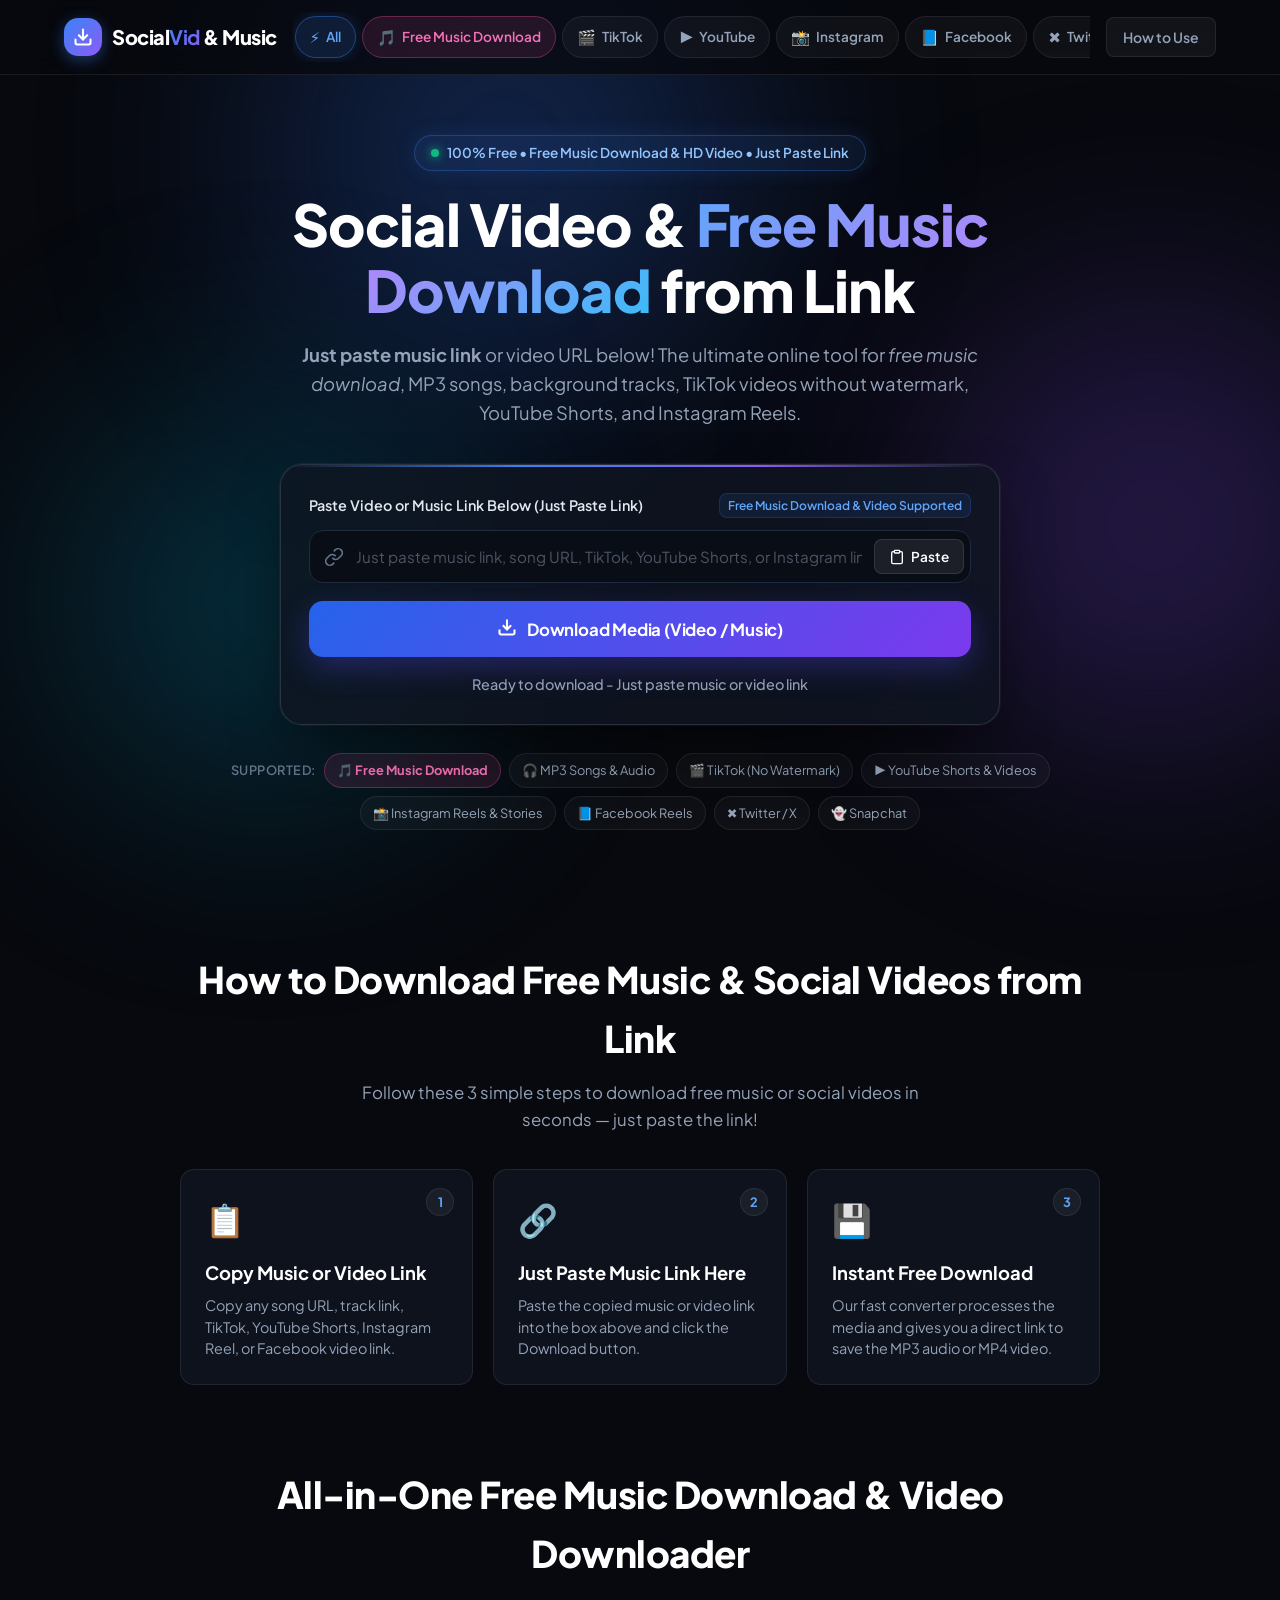
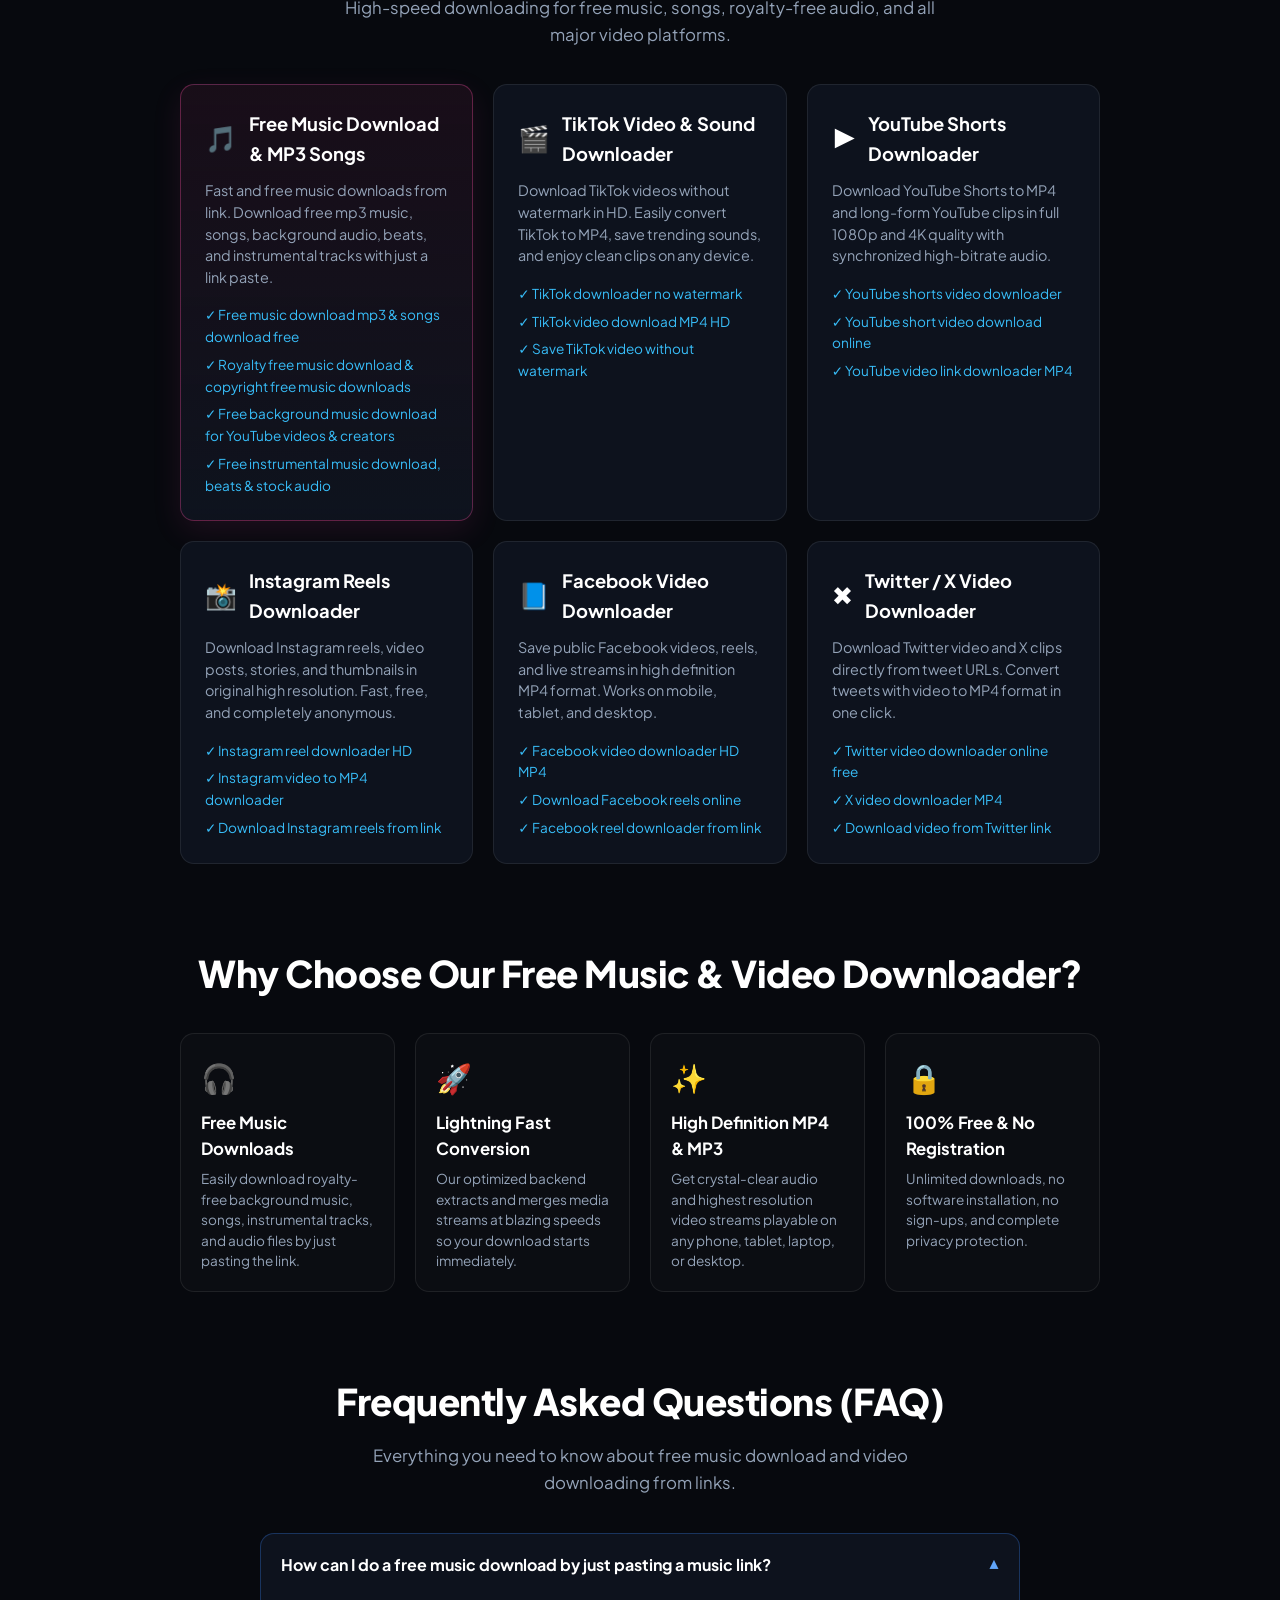
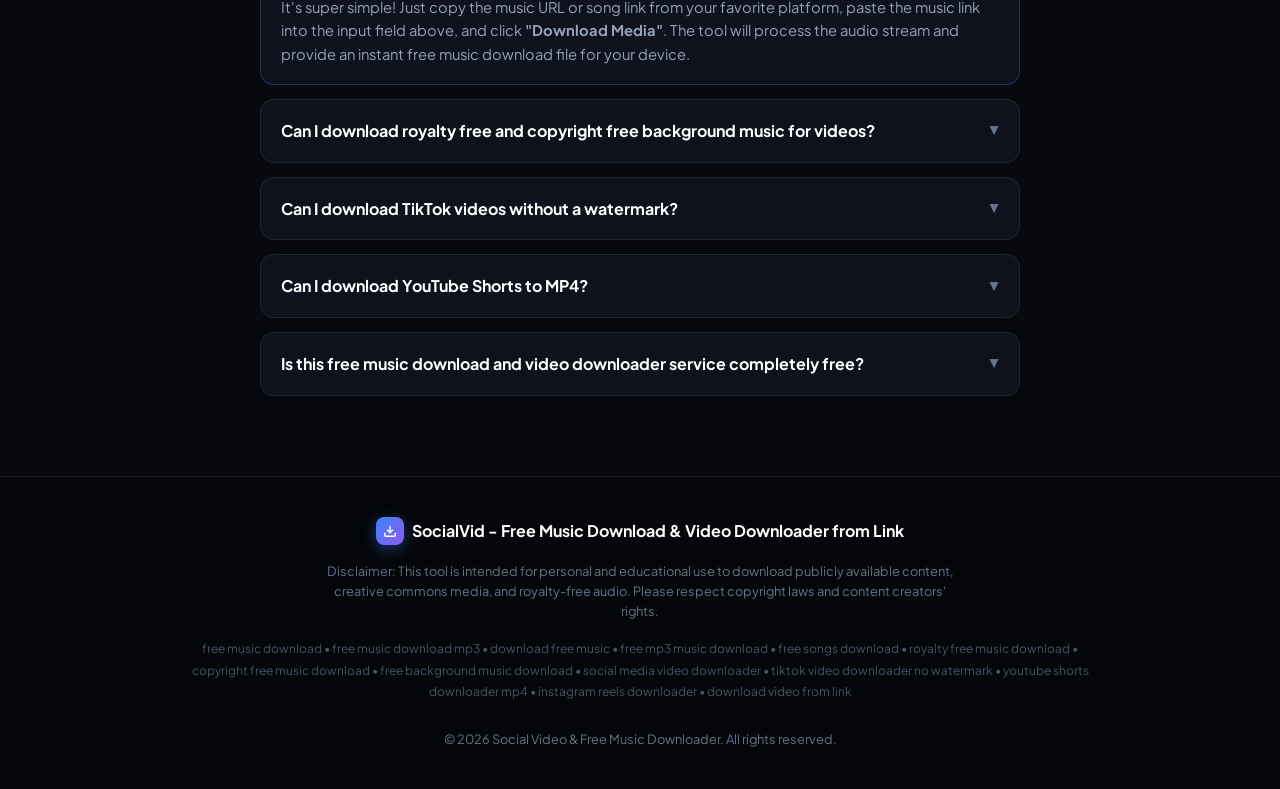
==== commit 514e2b31: "Add 6 dedicated platform landing pages (TikTok, YouTube, Instagram, Facebook, Snapchat, Twitter) wit" ====
--- a/index.html
+++ b/index.html
@@ -122,30 +122,30 @@
 
       <!-- Platform Links in Navbar -->
       <div class="nav-platforms" id="navPlatforms">
-        <button type="button" class="nav-platform-btn active" data-platform="all" title="All Supported Platforms">
+        <a href="index.html" class="nav-platform-btn active" data-platform="all" title="All Supported Platforms">
           <span class="platform-icon">⚡</span> All
-        </button>
-        <button type="button" class="nav-platform-btn highlight-music-btn" data-platform="music" title="Free Music Download - Just Paste Music Link">
+        </a>
+        <a href="index.html#home" class="nav-platform-btn highlight-music-btn" data-platform="music" title="Free Music Download - Just Paste Music Link">
           <span class="platform-icon">🎵</span> Free Music Download
-        </button>
-        <button type="button" class="nav-platform-btn" data-platform="tiktok" title="TikTok Video Downloader">
+        </a>
+        <a href="tiktok.html" class="nav-platform-btn" data-platform="tiktok" title="TikTok Video Downloader No Watermark">
           <span class="platform-icon">🎬</span> TikTok
-        </button>
-        <button type="button" class="nav-platform-btn" data-platform="youtube" title="YouTube Shorts Downloader">
+        </a>
+        <a href="youtube.html" class="nav-platform-btn" data-platform="youtube" title="YouTube Shorts Downloader">
           <span class="platform-icon">▶️</span> YouTube
-        </button>
-        <button type="button" class="nav-platform-btn" data-platform="instagram" title="Instagram Reel Downloader">
+        </a>
+        <a href="instagram.html" class="nav-platform-btn" data-platform="instagram" title="Instagram Reel Downloader">
           <span class="platform-icon">📸</span> Instagram
-        </button>
-        <button type="button" class="nav-platform-btn" data-platform="facebook" title="Facebook Video Downloader">
+        </a>
+        <a href="facebook.html" class="nav-platform-btn" data-platform="facebook" title="Facebook Video Downloader">
           <span class="platform-icon">📘</span> Facebook
-        </button>
-        <button type="button" class="nav-platform-btn" data-platform="twitter" title="Twitter / X Video Downloader">
+        </a>
+        <a href="twitter.html" class="nav-platform-btn" data-platform="twitter" title="Twitter / X Video Downloader">
           <span class="platform-icon">✖️</span> Twitter/X
-        </button>
-        <button type="button" class="nav-platform-btn" data-platform="snapchat" title="Snapchat Video Saver">
+        </a>
+        <a href="snapchat.html" class="nav-platform-btn" data-platform="snapchat" title="Snapchat Video Saver">
           <span class="platform-icon">👻</span> Snapchat
-        </button>
+        </a>
       </div>
 
       <a href="#how-it-works" class="nav-guide-link">How to Use</a>
@@ -187,77 +187,77 @@
     <div class="mobile-drawer-body">
       <div class="mobile-section-label">Supported Platforms</div>
       <div class="mobile-features-list">
-        <button type="button" class="mobile-feature-item active" data-platform="all">
+        <a href="index.html" class="mobile-feature-item active" data-platform="all">
           <span class="feature-item-icon">⚡</span>
           <div class="feature-item-content">
             <div class="feature-item-title">All Supported Media</div>
             <div class="feature-item-sub">Music, Songs, YouTube, TikTok & Reels</div>
           </div>
           <span class="feature-item-indicator">Active</span>
-        </button>
-
-        <button type="button" class="mobile-feature-item highlight-music" data-platform="music">
+        </a>
+
+        <a href="index.html#home" class="mobile-feature-item highlight-music" data-platform="music">
           <span class="feature-item-icon">🎵</span>
           <div class="feature-item-content">
             <div class="feature-item-title">Free Music Download <span class="feature-badge-hot">HOT</span></div>
             <div class="feature-item-sub">MP3 Songs, Audio, Beats & Background Music</div>
           </div>
           <span class="feature-item-indicator">Select</span>
-        </button>
-
-        <button type="button" class="mobile-feature-item" data-platform="tiktok">
+        </a>
+
+        <a href="tiktok.html" class="mobile-feature-item" data-platform="tiktok">
           <span class="feature-item-icon">🎬</span>
           <div class="feature-item-content">
             <div class="feature-item-title">TikTok Downloader</div>
             <div class="feature-item-sub">No watermark, HD MP4 video & audio</div>
           </div>
           <span class="feature-item-indicator">Select</span>
-        </button>
-
-        <button type="button" class="mobile-feature-item" data-platform="youtube">
+        </a>
+
+        <a href="youtube.html" class="mobile-feature-item" data-platform="youtube">
           <span class="feature-item-icon">▶️</span>
           <div class="feature-item-content">
             <div class="feature-item-title">YouTube Shorts & Video</div>
             <div class="feature-item-sub">Shorts & full HD video downloader</div>
           </div>
           <span class="feature-item-indicator">Select</span>
-        </button>
-
-        <button type="button" class="mobile-feature-item" data-platform="instagram">
+        </a>
+
+        <a href="instagram.html" class="mobile-feature-item" data-platform="instagram">
           <span class="feature-item-icon">📸</span>
           <div class="feature-item-content">
             <div class="feature-item-title">Instagram Reels & Story</div>
             <div class="feature-item-sub">Reels, stories, clips & post video</div>
           </div>
           <span class="feature-item-indicator">Select</span>
-        </button>
-
-        <button type="button" class="mobile-feature-item" data-platform="facebook">
+        </a>
+
+        <a href="facebook.html" class="mobile-feature-item" data-platform="facebook">
           <span class="feature-item-icon">📘</span>
           <div class="feature-item-content">
             <div class="feature-item-title">Facebook Videos & Reels</div>
             <div class="feature-item-sub">Download public Facebook clips & reels</div>
           </div>
           <span class="feature-item-indicator">Select</span>
-        </button>
-
-        <button type="button" class="mobile-feature-item" data-platform="twitter">
+        </a>
+
+        <a href="twitter.html" class="mobile-feature-item" data-platform="twitter">
           <span class="feature-item-icon">✖️</span>
           <div class="feature-item-content">
             <div class="feature-item-title">Twitter / X Downloader</div>
             <div class="feature-item-sub">Save videos & GIFs from Twitter/X</div>
           </div>
           <span class="feature-item-indicator">Select</span>
-        </button>
-
-        <button type="button" class="mobile-feature-item" data-platform="snapchat">
+        </a>
+
+        <a href="snapchat.html" class="mobile-feature-item" data-platform="snapchat">
           <span class="feature-item-icon">👻</span>
           <div class="feature-item-content">
             <div class="feature-item-title">Snapchat Spotlight</div>
             <div class="feature-item-sub">Spotlight clips & story downloads</div>
           </div>
           <span class="feature-item-indicator">Select</span>
-        </button>
+        </a>
       </div>
 
       <div class="mobile-drawer-footer">
--- a/style.css
+++ b/style.css
@@ -188,6 +188,7 @@
   border-radius: var(--radius-full);
   cursor: pointer;
   white-space: nowrap;
+  text-decoration: none;
   transition: all var(--transition-fast);
 }
 
@@ -1281,6 +1282,7 @@
   color: #fff;
   cursor: pointer;
   text-align: left;
+  text-decoration: none;
   font-family: inherit;
   transition: all var(--transition-fast);
 }
@@ -1466,3 +1468,623 @@
     font-size: 0.95rem;
   }
 }
+
+/* ==========================================================
+   DEDICATED PLATFORM THEMES & BRAND ACCENTS
+   ========================================================== */
+
+/* 1. TIKTOK THEME (Cyan + Magenta Neon on Dark) */
+body.theme-tiktok {
+  --primary-blue: #00f2fe;
+  --primary-purple: #fe2c55;
+  --border-glow: rgba(0, 242, 254, 0.4);
+  --gradient-primary: linear-gradient(135deg, #00f2fe, #fe2c55);
+  --gradient-btn: linear-gradient(135deg, #00d2ff, #fe2c55);
+  --gradient-glow: linear-gradient(135deg, rgba(0, 242, 254, 0.5), rgba(254, 44, 85, 0.5));
+}
+body.theme-tiktok .glow-1 {
+  background: radial-gradient(circle, #00f2fe, #0077b6);
+  opacity: 0.35;
+}
+body.theme-tiktok .glow-2 {
+  background: radial-gradient(circle, #fe2c55, #9d0208);
+  opacity: 0.35;
+}
+body.theme-tiktok .glow-3 {
+  background: radial-gradient(circle, #25f4ee, #001219);
+  opacity: 0.25;
+}
+body.theme-tiktok .gradient-text {
+  background: linear-gradient(135deg, #00f2fe 10%, #fe2c55 90%);
+  -webkit-background-clip: text;
+  -webkit-text-fill-color: transparent;
+}
+
+/* 2. YOUTUBE THEME (Vibrant Crimson Red) */
+body.theme-youtube {
+  --primary-blue: #ff0000;
+  --primary-purple: #cc0000;
+  --border-glow: rgba(255, 0, 0, 0.45);
+  --gradient-primary: linear-gradient(135deg, #ff0000, #b91c1c);
+  --gradient-btn: linear-gradient(135deg, #ff0000, #dc2626);
+  --gradient-glow: linear-gradient(135deg, rgba(255, 0, 0, 0.55), rgba(185, 28, 28, 0.4));
+}
+body.theme-youtube .glow-1 {
+  background: radial-gradient(circle, #ff0000, #7f1d1d);
+  opacity: 0.35;
+}
+body.theme-youtube .glow-2 {
+  background: radial-gradient(circle, #ef4444, #991b1b);
+  opacity: 0.3;
+}
+body.theme-youtube .glow-3 {
+  background: radial-gradient(circle, #dc2626, #450a0a);
+  opacity: 0.25;
+}
+body.theme-youtube .gradient-text {
+  background: linear-gradient(135deg, #ff4b4b 0%, #ff0000 60%, #dc2626 100%);
+  -webkit-background-clip: text;
+  -webkit-text-fill-color: transparent;
+}
+
+/* 3. INSTAGRAM THEME (Sunset Pink, Orange & Purple) */
+body.theme-instagram {
+  --primary-blue: #f09433;
+  --primary-purple: #bc1888;
+  --border-glow: rgba(225, 48, 108, 0.45);
+  --gradient-primary: linear-gradient(45deg, #f09433 0%, #e6683c 25%, #dc2743 50%, #cc2366 75%, #bc1888 100%);
+  --gradient-btn: linear-gradient(135deg, #e1306c, #833ab4);
+  --gradient-glow: linear-gradient(135deg, rgba(225, 48, 108, 0.5), rgba(131, 58, 180, 0.5));
+}
+body.theme-instagram .glow-1 {
+  background: radial-gradient(circle, #e1306c, #833ab4);
+  opacity: 0.35;
+}
+body.theme-instagram .glow-2 {
+  background: radial-gradient(circle, #f09433, #dc2743);
+  opacity: 0.35;
+}
+body.theme-instagram .glow-3 {
+  background: radial-gradient(circle, #5851db, #405de6);
+  opacity: 0.25;
+}
+body.theme-instagram .gradient-text {
+  background: linear-gradient(135deg, #f09433 0%, #e1306c 50%, #833ab4 100%);
+  -webkit-background-clip: text;
+  -webkit-text-fill-color: transparent;
+}
+
+/* 4. FACEBOOK THEME (Royal Blue & Azure) */
+body.theme-facebook {
+  --primary-blue: #1877f2;
+  --primary-purple: #0d6efd;
+  --border-glow: rgba(24, 119, 242, 0.45);
+  --gradient-primary: linear-gradient(135deg, #1877f2, #0d6efd);
+  --gradient-btn: linear-gradient(135deg, #1877f2, #0056b3);
+  --gradient-glow: linear-gradient(135deg, rgba(24, 119, 242, 0.55), rgba(13, 110, 253, 0.4));
+}
+body.theme-facebook .glow-1 {
+  background: radial-gradient(circle, #1877f2, #034078);
+  opacity: 0.35;
+}
+body.theme-facebook .glow-2 {
+  background: radial-gradient(circle, #38bdf8, #0284c7);
+  opacity: 0.3;
+}
+body.theme-facebook .glow-3 {
+  background: radial-gradient(circle, #0052cc, #071e3d);
+  opacity: 0.25;
+}
+body.theme-facebook .gradient-text {
+  background: linear-gradient(135deg, #60a5fa 0%, #1877f2 60%, #0d6efd 100%);
+  -webkit-background-clip: text;
+  -webkit-text-fill-color: transparent;
+}
+
+/* 5. SNAPCHAT THEME (Vibrant Yellow & Gold) */
+body.theme-snapchat {
+  --primary-blue: #fffc00;
+  --primary-purple: #f59e0b;
+  --border-glow: rgba(255, 252, 0, 0.4);
+  --gradient-primary: linear-gradient(135deg, #fffc00, #f59e0b);
+  --gradient-btn: linear-gradient(135deg, #fffc00, #f59e0b);
+  --gradient-glow: linear-gradient(135deg, rgba(255, 252, 0, 0.45), rgba(245, 158, 11, 0.4));
+}
+body.theme-snapchat .glow-1 {
+  background: radial-gradient(circle, #fffc00, #b45309);
+  opacity: 0.3;
+}
+body.theme-snapchat .glow-2 {
+  background: radial-gradient(circle, #fbbf24, #d97706);
+  opacity: 0.28;
+}
+body.theme-snapchat .glow-3 {
+  background: radial-gradient(circle, #fde047, #78350f);
+  opacity: 0.2;
+}
+body.theme-snapchat .gradient-text {
+  background: linear-gradient(135deg, #fff 0%, #fffc00 65%, #f59e0b 100%);
+  -webkit-background-clip: text;
+  -webkit-text-fill-color: transparent;
+}
+body.theme-snapchat .download-btn {
+  color: #0b0f19;
+  font-weight: 800;
+}
+body.theme-snapchat .download-btn .btn-icon svg {
+  stroke: #0b0f19;
+}
+
+/* 6. TWITTER / X THEME (Monochrome Dark & Silver) */
+body.theme-twitter {
+  --primary-blue: #f8fafc;
+  --primary-purple: #94a3b8;
+  --border-glow: rgba(255, 255, 255, 0.35);
+  --gradient-primary: linear-gradient(135deg, #ffffff, #64748b);
+  --gradient-btn: linear-gradient(135deg, #334155, #0f172a);
+  --gradient-glow: linear-gradient(135deg, rgba(255, 255, 255, 0.3), rgba(148, 163, 184, 0.3));
+}
+body.theme-twitter .glow-1 {
+  background: radial-gradient(circle, #94a3b8, #334155);
+  opacity: 0.28;
+}
+body.theme-twitter .glow-2 {
+  background: radial-gradient(circle, #cbd5e1, #1e293b);
+  opacity: 0.22;
+}
+body.theme-twitter .glow-3 {
+  background: radial-gradient(circle, #64748b, #020617);
+  opacity: 0.2;
+}
+body.theme-twitter .gradient-text {
+  background: linear-gradient(135deg, #ffffff 10%, #cbd5e1 60%, #94a3b8 100%);
+  -webkit-background-clip: text;
+  -webkit-text-fill-color: transparent;
+}
+body.theme-twitter .download-btn {
+  border: 1px solid rgba(255, 255, 255, 0.25);
+  box-shadow: 0 4px 20px rgba(0, 0, 0, 0.6), 0 0 15px rgba(255, 255, 255, 0.1);
+}
+
+/* ==========================================================
+   OPEN PLATFORM CALLOUT BUTTON
+   ========================================================== */
+.platform-open-banner {
+  display: flex;
+  align-items: center;
+  justify-content: center;
+  gap: 12px;
+  margin-bottom: 24px;
+  flex-wrap: wrap;
+}
+
+.btn-platform-open {
+  display: inline-flex;
+  align-items: center;
+  gap: 10px;
+  padding: 12px 24px;
+  border-radius: var(--radius-full);
+  font-size: 0.95rem;
+  font-weight: 700;
+  text-decoration: none;
+  color: #fff;
+  background: rgba(255, 255, 255, 0.08);
+  border: 1px solid rgba(255, 255, 255, 0.18);
+  backdrop-filter: blur(12px);
+  -webkit-backdrop-filter: blur(12px);
+  box-shadow: 0 6px 20px rgba(0, 0, 0, 0.35);
+  transition: all var(--transition-normal);
+  cursor: pointer;
+}
+
+.btn-platform-open:hover {
+  transform: translateY(-2px);
+  border-color: rgba(255, 255, 255, 0.4);
+}
+
+.btn-platform-open svg {
+  width: 18px;
+  height: 18px;
+  flex-shrink: 0;
+}
+
+/* Specific Open Platform Button Styles */
+.btn-platform-open.tiktok {
+  background: linear-gradient(135deg, rgba(0, 242, 254, 0.2), rgba(254, 44, 85, 0.2));
+  border-color: rgba(0, 242, 254, 0.4);
+  box-shadow: 0 4px 20px rgba(0, 242, 254, 0.25);
+}
+.btn-platform-open.tiktok:hover {
+  background: linear-gradient(135deg, rgba(0, 242, 254, 0.35), rgba(254, 44, 85, 0.35));
+  box-shadow: 0 6px 25px rgba(254, 44, 85, 0.4);
+}
+
+.btn-platform-open.youtube {
+  background: linear-gradient(135deg, rgba(255, 0, 0, 0.25), rgba(185, 28, 28, 0.25));
+  border-color: rgba(255, 0, 0, 0.45);
+  box-shadow: 0 4px 20px rgba(255, 0, 0, 0.3);
+}
+.btn-platform-open.youtube:hover {
+  background: linear-gradient(135deg, rgba(255, 0, 0, 0.4), rgba(220, 38, 38, 0.4));
+  box-shadow: 0 6px 25px rgba(255, 0, 0, 0.5);
+}
+
+.btn-platform-open.instagram {
+  background: linear-gradient(45deg, rgba(240, 148, 51, 0.2), rgba(225, 48, 108, 0.2), rgba(131, 58, 180, 0.2));
+  border-color: rgba(225, 48, 108, 0.4);
+  box-shadow: 0 4px 20px rgba(225, 48, 108, 0.3);
+}
+.btn-platform-open.instagram:hover {
+  background: linear-gradient(45deg, rgba(240, 148, 51, 0.35), rgba(225, 48, 108, 0.35), rgba(131, 58, 180, 0.35));
+  box-shadow: 0 6px 25px rgba(225, 48, 108, 0.5);
+}
+
+.btn-platform-open.facebook {
+  background: linear-gradient(135deg, rgba(24, 119, 242, 0.25), rgba(13, 110, 253, 0.25));
+  border-color: rgba(24, 119, 242, 0.45);
+  box-shadow: 0 4px 20px rgba(24, 119, 242, 0.3);
+}
+.btn-platform-open.facebook:hover {
+  background: linear-gradient(135deg, rgba(24, 119, 242, 0.4), rgba(13, 110, 253, 0.4));
+  box-shadow: 0 6px 25px rgba(24, 119, 242, 0.5);
+}
+
+.btn-platform-open.snapchat {
+  background: linear-gradient(135deg, rgba(255, 252, 0, 0.2), rgba(245, 158, 11, 0.2));
+  border-color: rgba(255, 252, 0, 0.4);
+  box-shadow: 0 4px 20px rgba(255, 252, 0, 0.25);
+  color: #fff;
+}
+.btn-platform-open.snapchat:hover {
+  background: linear-gradient(135deg, rgba(255, 252, 0, 0.35), rgba(245, 158, 11, 0.35));
+  box-shadow: 0 6px 25px rgba(255, 252, 0, 0.45);
+}
+
+.btn-platform-open.twitter {
+  background: linear-gradient(135deg, rgba(255, 255, 255, 0.12), rgba(148, 163, 184, 0.12));
+  border-color: rgba(255, 255, 255, 0.3);
+  box-shadow: 0 4px 20px rgba(255, 255, 255, 0.15);
+}
+.btn-platform-open.twitter:hover {
+  background: linear-gradient(135deg, rgba(255, 255, 255, 0.2), rgba(148, 163, 184, 0.2));
+  box-shadow: 0 6px 25px rgba(255, 255, 255, 0.25);
+}
+
+.platform-open-hint {
+  font-size: 0.88rem;
+  color: var(--text-secondary);
+  display: flex;
+  align-items: center;
+  gap: 6px;
+}
+
+/* ==========================================================
+   HUMAN WRITTEN SEO BLOG & COMPREHENSIVE GUIDE ARTICLE
+   ========================================================== */
+.seo-article-section {
+  max-width: 980px;
+  margin: 60px auto 40px;
+  padding: 0 20px;
+}
+
+.article-card {
+  background: var(--bg-card);
+  border: 1px solid var(--border-color);
+  border-radius: var(--radius-lg);
+  padding: 42px 36px;
+  backdrop-filter: blur(16px);
+  -webkit-backdrop-filter: blur(16px);
+  box-shadow: 0 10px 30px rgba(0, 0, 0, 0.35);
+  position: relative;
+  overflow: hidden;
+}
+
+.article-card::before {
+  content: '';
+  position: absolute;
+  top: 0;
+  left: 0;
+  right: 0;
+  height: 3px;
+  background: var(--gradient-primary);
+}
+
+.article-badge-row {
+  display: flex;
+  align-items: center;
+  gap: 10px;
+  margin-bottom: 20px;
+  flex-wrap: wrap;
+}
+
+.article-pill {
+  font-size: 0.76rem;
+  font-weight: 700;
+  text-transform: uppercase;
+  letter-spacing: 0.5px;
+  padding: 5px 12px;
+  border-radius: var(--radius-full);
+  background: rgba(255, 255, 255, 0.07);
+  border: 1px solid var(--border-color);
+  color: var(--text-secondary);
+}
+
+.article-pill.accent {
+  background: rgba(59, 130, 246, 0.15);
+  border-color: rgba(59, 130, 246, 0.35);
+  color: #60a5fa;
+}
+
+body.theme-tiktok .article-pill.accent {
+  background: rgba(0, 242, 254, 0.15);
+  border-color: rgba(0, 242, 254, 0.35);
+  color: #00f2fe;
+}
+body.theme-youtube .article-pill.accent {
+  background: rgba(255, 0, 0, 0.15);
+  border-color: rgba(255, 0, 0, 0.35);
+  color: #ff4d4d;
+}
+body.theme-instagram .article-pill.accent {
+  background: rgba(225, 48, 108, 0.15);
+  border-color: rgba(225, 48, 108, 0.35);
+  color: #f472b6;
+}
+body.theme-facebook .article-pill.accent {
+  background: rgba(24, 119, 242, 0.15);
+  border-color: rgba(24, 119, 242, 0.35);
+  color: #60a5fa;
+}
+body.theme-snapchat .article-pill.accent {
+  background: rgba(255, 252, 0, 0.15);
+  border-color: rgba(255, 252, 0, 0.35);
+  color: #fef08a;
+}
+body.theme-twitter .article-pill.accent {
+  background: rgba(255, 255, 255, 0.12);
+  border-color: rgba(255, 255, 255, 0.25);
+  color: #ffffff;
+}
+
+.article-main-title {
+  font-size: 2rem;
+  font-weight: 800;
+  line-height: 1.25;
+  letter-spacing: -0.5px;
+  color: #fff;
+  margin-bottom: 16px;
+}
+
+.article-lead {
+  font-size: 1.05rem;
+  line-height: 1.7;
+  color: var(--text-secondary);
+  margin-bottom: 30px;
+}
+
+.article-lead strong {
+  color: #fff;
+}
+
+/* Steps Flow */
+.guide-flow-grid {
+  display: grid;
+  grid-template-columns: repeat(auto-fit, minmax(220px, 1fr));
+  gap: 16px;
+  margin: 30px 0 40px;
+}
+
+.guide-flow-card {
+  background: rgba(255, 255, 255, 0.03);
+  border: 1px solid var(--border-color);
+  border-radius: var(--radius-md);
+  padding: 22px 18px;
+  transition: all var(--transition-normal);
+  position: relative;
+}
+
+.guide-flow-card:hover {
+  background: rgba(255, 255, 255, 0.06);
+  transform: translateY(-3px);
+  border-color: var(--border-glow);
+}
+
+.flow-step-number {
+  width: 32px;
+  height: 32px;
+  border-radius: 50%;
+  background: var(--gradient-primary);
+  color: #fff;
+  font-weight: 800;
+  font-size: 0.9rem;
+  display: flex;
+  align-items: center;
+  justify-content: center;
+  margin-bottom: 14px;
+}
+
+.guide-flow-card h4 {
+  font-size: 1rem;
+  font-weight: 700;
+  color: #fff;
+  margin-bottom: 8px;
+}
+
+.guide-flow-card p {
+  font-size: 0.85rem;
+  color: var(--text-secondary);
+  line-height: 1.55;
+}
+
+/* Article Prose Content */
+.article-body h2 {
+  font-size: 1.45rem;
+  font-weight: 800;
+  color: #fff;
+  margin: 36px 0 14px;
+  letter-spacing: -0.3px;
+}
+
+.article-body h3 {
+  font-size: 1.18rem;
+  font-weight: 700;
+  color: #f1f5f9;
+  margin: 24px 0 10px;
+}
+
+.article-body p {
+  font-size: 0.96rem;
+  line-height: 1.75;
+  color: var(--text-secondary);
+  margin-bottom: 18px;
+}
+
+.article-body ul {
+  list-style: none;
+  margin-bottom: 22px;
+}
+
+.article-body ul li {
+  font-size: 0.92rem;
+  line-height: 1.65;
+  color: var(--text-secondary);
+  padding: 6px 0;
+  display: flex;
+  align-items: flex-start;
+  gap: 10px;
+}
+
+.article-body ul li::before {
+  content: '✓';
+  color: var(--accent-green);
+  font-weight: 800;
+}
+
+/* Highlight Box / Tip Box */
+.article-tip-box {
+  background: rgba(59, 130, 246, 0.08);
+  border: 1px solid rgba(59, 130, 246, 0.25);
+  border-left: 4px solid var(--primary-blue);
+  border-radius: var(--radius-sm);
+  padding: 18px 20px;
+  margin: 28px 0;
+  display: flex;
+  align-items: flex-start;
+  gap: 14px;
+}
+
+.tip-box-icon {
+  font-size: 1.4rem;
+  line-height: 1;
+  flex-shrink: 0;
+}
+
+.tip-box-text {
+  font-size: 0.9rem;
+  line-height: 1.6;
+  color: var(--text-secondary);
+}
+
+.tip-box-text strong {
+  color: #fff;
+}
+
+/* Feature Matrix Table / Comparison */
+.matrix-grid {
+  display: grid;
+  grid-template-columns: repeat(auto-fit, minmax(260px, 1fr));
+  gap: 18px;
+  margin: 28px 0 36px;
+}
+
+.matrix-item {
+  background: rgba(255, 255, 255, 0.025);
+  border: 1px solid var(--border-color);
+  border-radius: var(--radius-md);
+  padding: 20px;
+}
+
+.matrix-item h4 {
+  font-size: 1rem;
+  font-weight: 700;
+  color: #fff;
+  margin-bottom: 8px;
+  display: flex;
+  align-items: center;
+  gap: 8px;
+}
+
+.matrix-item p {
+  font-size: 0.85rem;
+  color: var(--text-secondary);
+  line-height: 1.55;
+  margin-bottom: 0;
+}
+
+/* Call to Action Inside Article */
+.article-cta-box {
+  background: linear-gradient(135deg, rgba(255, 255, 255, 0.04), rgba(255, 255, 255, 0.02));
+  border: 1px solid var(--border-color);
+  border-radius: var(--radius-md);
+  padding: 28px;
+  text-align: center;
+  margin: 36px 0;
+}
+
+.article-cta-box h3 {
+  font-size: 1.25rem;
+  font-weight: 800;
+  color: #fff;
+  margin-bottom: 10px;
+}
+
+.article-cta-box p {
+  font-size: 0.92rem;
+  color: var(--text-secondary);
+  max-width: 600px;
+  margin: 0 auto 20px;
+}
+
+.article-cta-actions {
+  display: flex;
+  align-items: center;
+  justify-content: center;
+  gap: 14px;
+  flex-wrap: wrap;
+}
+
+.btn-jump-tool {
+  display: inline-flex;
+  align-items: center;
+  gap: 8px;
+  padding: 12px 24px;
+  border-radius: var(--radius-full);
+  background: var(--gradient-btn);
+  color: #fff;
+  font-weight: 700;
+  font-size: 0.92rem;
+  text-decoration: none;
+  box-shadow: 0 4px 15px rgba(0, 0, 0, 0.4);
+  transition: all var(--transition-fast);
+}
+
+.btn-jump-tool:hover {
+  transform: translateY(-2px);
+  box-shadow: 0 6px 22px var(--border-glow);
+}
+
+@media (max-width: 768px) {
+  .article-card {
+    padding: 26px 18px;
+  }
+  .article-main-title {
+    font-size: 1.55rem;
+  }
+  .article-lead {
+    font-size: 0.95rem;
+  }
+  .guide-flow-grid {
+    grid-template-columns: 1fr;
+  }
+}
+
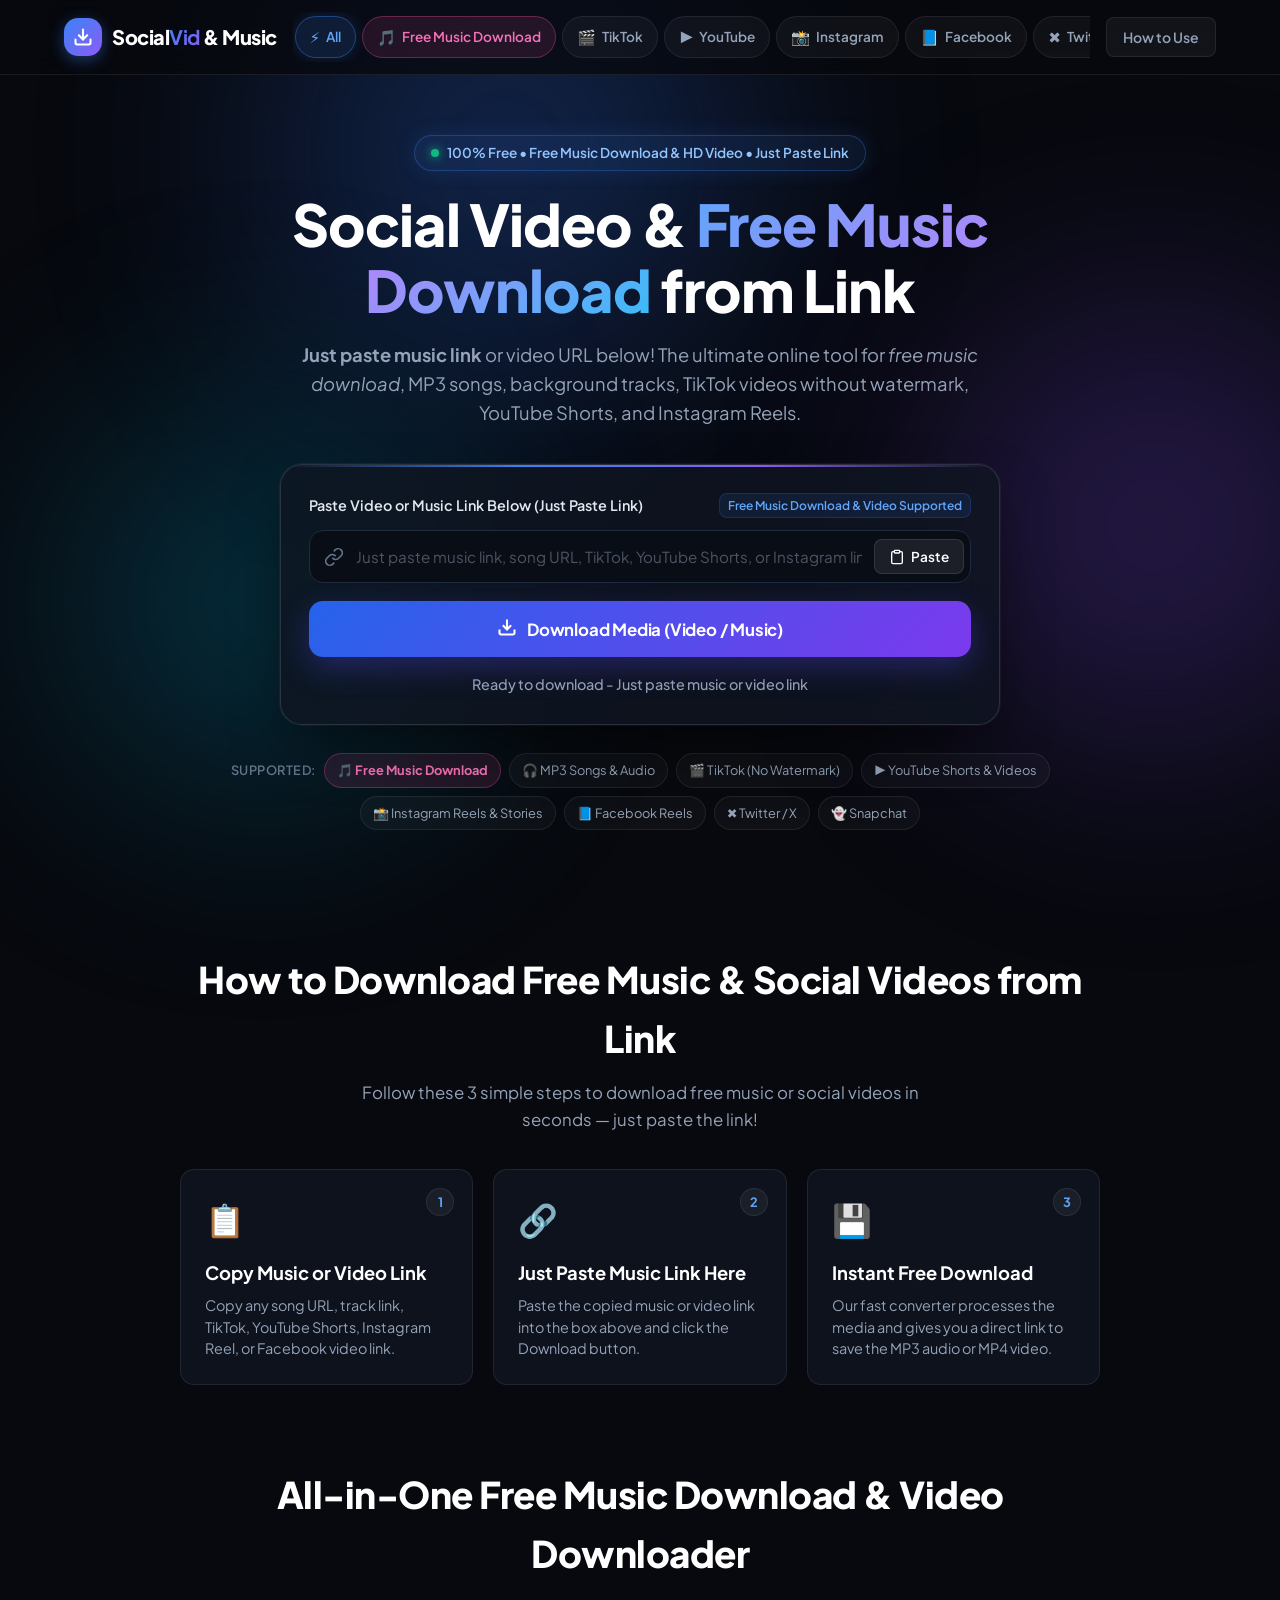
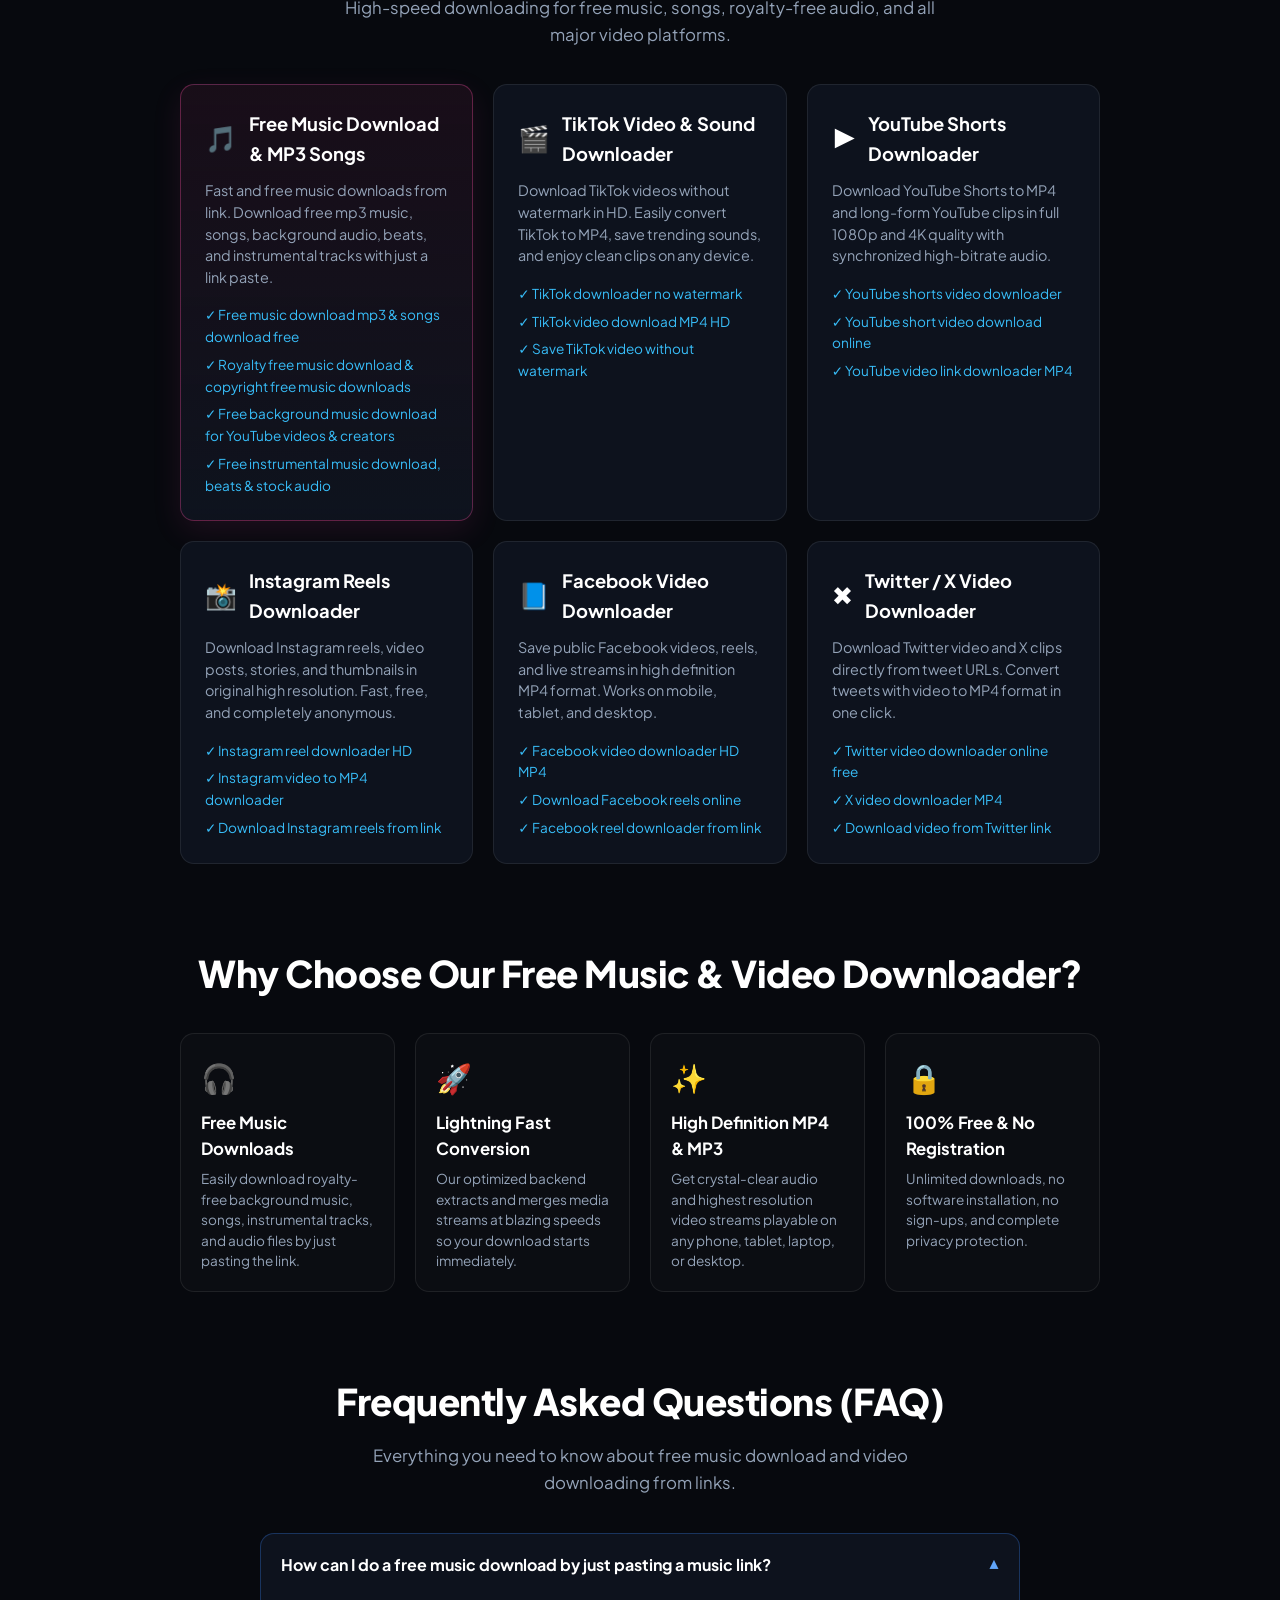
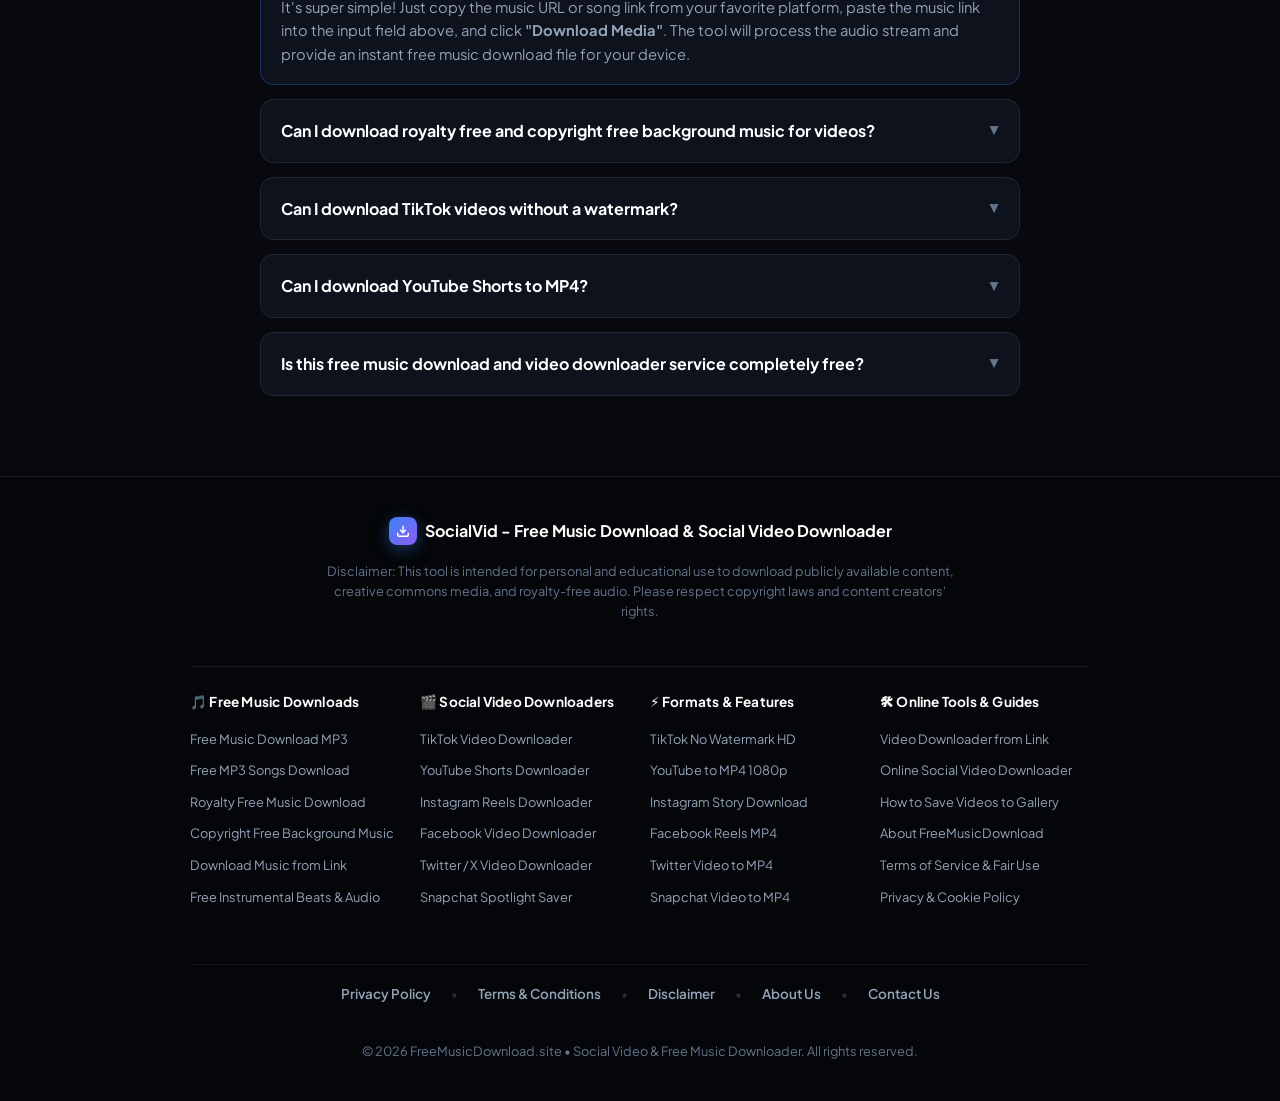
==== commit c18b39c4: "Add downloading percentage indicator, footer multi-column keyword internal linking, and 5 dedicated " ====
--- a/index.html
+++ b/index.html
@@ -337,8 +337,14 @@
 
         <!-- Status & Animated Progress Bar -->
         <div id="status" class="status">Ready to download - Just paste music or video link</div>
-        <div id="progressWrap" class="progress-wrap hidden">
-          <div id="progress" class="progress"></div>
+                <div id="progressWrap" class="progress-wrap hidden">
+          <div class="progress-bar-container">
+            <div id="progress" class="progress"></div>
+          </div>
+          <div class="progress-meta-row">
+            <span class="progress-label">Downloading & Processing...</span>
+            <span id="progressPercent" class="progress-percent">0%</span>
+          </div>
         </div>
 
         <!-- Dynamic Result Card -->
@@ -564,7 +570,7 @@
 
   </main>
 
-  <!-- Footer -->
+    <!-- Footer -->
   <footer class="site-footer">
     <div class="footer-content">
       <div class="footer-brand">
@@ -575,31 +581,81 @@
             <line x1="12" y1="15" x2="12" y2="3"></line>
           </svg>
         </div>
-        <span>SocialVid - Free Music Download & Video Downloader from Link</span>
+        <span>SocialVid - Free Music Download & Social Video Downloader</span>
       </div>
       
       <p class="footer-disclaimer">
         Disclaimer: This tool is intended for personal and educational use to download publicly available content, creative commons media, and royalty-free audio. Please respect copyright laws and content creators' rights.
       </p>
 
-      <div class="footer-tags">
-        <span>free music download</span> • 
-        <span>free music download mp3</span> • 
-        <span>download free music</span> • 
-        <span>free mp3 music download</span> • 
-        <span>free songs download</span> • 
-        <span>royalty free music download</span> • 
-        <span>copyright free music download</span> • 
-        <span>free background music download</span> • 
-        <span>social media video downloader</span> • 
-        <span>tiktok video downloader no watermark</span> • 
-        <span>youtube shorts downloader mp4</span> • 
-        <span>instagram reels downloader</span> • 
-        <span>download video from link</span>
+      <!-- Multi-Column Keywords Grid with Active Internal Linking -->
+      <div class="footer-keywords-section">
+        <div class="footer-grid">
+          <div class="footer-col">
+            <div class="footer-col-title">🎵 Free Music Downloads</div>
+            <ul class="footer-links-list">
+              <li><a href="index.html" class="footer-keyword-link">Free Music Download MP3</a></li>
+              <li><a href="index.html#home" class="footer-keyword-link">Free MP3 Songs Download</a></li>
+              <li><a href="index.html#home" class="footer-keyword-link">Royalty Free Music Download</a></li>
+              <li><a href="index.html#home" class="footer-keyword-link">Copyright Free Background Music</a></li>
+              <li><a href="index.html#home" class="footer-keyword-link">Download Music from Link</a></li>
+              <li><a href="index.html#home" class="footer-keyword-link">Free Instrumental Beats & Audio</a></li>
+            </ul>
+          </div>
+
+          <div class="footer-col">
+            <div class="footer-col-title">🎬 Social Video Downloaders</div>
+            <ul class="footer-links-list">
+              <li><a href="tiktok.html" class="footer-keyword-link">TikTok Video Downloader</a></li>
+              <li><a href="youtube.html" class="footer-keyword-link">YouTube Shorts Downloader</a></li>
+              <li><a href="instagram.html" class="footer-keyword-link">Instagram Reels Downloader</a></li>
+              <li><a href="facebook.html" class="footer-keyword-link">Facebook Video Downloader</a></li>
+              <li><a href="twitter.html" class="footer-keyword-link">Twitter / X Video Downloader</a></li>
+              <li><a href="snapchat.html" class="footer-keyword-link">Snapchat Spotlight Saver</a></li>
+            </ul>
+          </div>
+
+          <div class="footer-col">
+            <div class="footer-col-title">⚡ Formats & Features</div>
+            <ul class="footer-links-list">
+              <li><a href="tiktok.html" class="footer-keyword-link">TikTok No Watermark HD</a></li>
+              <li><a href="youtube.html" class="footer-keyword-link">YouTube to MP4 1080p</a></li>
+              <li><a href="instagram.html" class="footer-keyword-link">Instagram Story Download</a></li>
+              <li><a href="facebook.html" class="footer-keyword-link">Facebook Reels MP4</a></li>
+              <li><a href="twitter.html" class="footer-keyword-link">Twitter Video to MP4</a></li>
+              <li><a href="snapchat.html" class="footer-keyword-link">Snapchat Video to MP4</a></li>
+            </ul>
+          </div>
+
+          <div class="footer-col">
+            <div class="footer-col-title">🛠 Online Tools & Guides</div>
+            <ul class="footer-links-list">
+              <li><a href="index.html#how-it-works" class="footer-keyword-link">Video Downloader from Link</a></li>
+              <li><a href="index.html#how-it-works" class="footer-keyword-link">Online Social Video Downloader</a></li>
+              <li><a href="index.html#faq" class="footer-keyword-link">How to Save Videos to Gallery</a></li>
+              <li><a href="about-us.html" class="footer-keyword-link">About FreeMusicDownload</a></li>
+              <li><a href="terms-conditions.html" class="footer-keyword-link">Terms of Service & Fair Use</a></li>
+              <li><a href="privacy-policy.html" class="footer-keyword-link">Privacy & Cookie Policy</a></li>
+            </ul>
+          </div>
+        </div>
+      </div>
+
+      <!-- Bottom 5-Word Legal & Info Navigation Row -->
+      <div class="footer-legal-row">
+        <a href="privacy-policy.html" class="footer-legal-link">Privacy Policy</a>
+        <span class="footer-legal-divider">•</span>
+        <a href="terms-conditions.html" class="footer-legal-link">Terms & Conditions</a>
+        <span class="footer-legal-divider">•</span>
+        <a href="disclaimer.html" class="footer-legal-link">Disclaimer</a>
+        <span class="footer-legal-divider">•</span>
+        <a href="about-us.html" class="footer-legal-link">About Us</a>
+        <span class="footer-legal-divider">•</span>
+        <a href="contact.html" class="footer-legal-link">Contact Us</a>
       </div>
       
       <div class="footer-copy">
-        © 2026 Social Video & Free Music Downloader. All rights reserved.
+        © 2026 FreeMusicDownload.site • Social Video & Free Music Downloader. All rights reserved.
       </div>
     </div>
   </footer>
--- a/style.css
+++ b/style.css
@@ -519,12 +519,16 @@
 }
 
 .progress-wrap {
-  margin-top: 12px;
-  height: 8px;
+  margin-top: 14px;
+}
+
+.progress-bar-container {
+  height: 9px;
   background: #172033;
   border-radius: var(--radius-full);
   overflow: hidden;
   position: relative;
+  box-shadow: inset 0 1px 3px rgba(0, 0, 0, 0.5);
 }
 
 .progress {
@@ -535,6 +539,70 @@
   border-radius: var(--radius-full);
   transition: width 0.35s ease;
   animation: progressShimmer 1.5s infinite linear;
+}
+
+.progress-meta-row {
+  display: flex;
+  align-items: center;
+  justify-content: space-between;
+  margin-top: 8px;
+  font-size: 0.85rem;
+  color: var(--text-secondary);
+}
+
+.progress-label {
+  font-size: 0.82rem;
+  color: var(--text-secondary);
+  display: inline-flex;
+  align-items: center;
+  gap: 5px;
+}
+
+.progress-percent {
+  font-weight: 800;
+  font-size: 0.88rem;
+  color: #60a5fa;
+  background: rgba(59, 130, 246, 0.15);
+  border: 1px solid rgba(59, 130, 246, 0.3);
+  padding: 2px 10px;
+  border-radius: var(--radius-full);
+  letter-spacing: 0.5px;
+}
+
+body.theme-tiktok .progress-percent {
+  color: #00f2fe;
+  background: rgba(0, 242, 254, 0.15);
+  border-color: rgba(0, 242, 254, 0.3);
+}
+
+body.theme-youtube .progress-percent {
+  color: #ff4d4d;
+  background: rgba(255, 0, 0, 0.15);
+  border-color: rgba(255, 0, 0, 0.3);
+}
+
+body.theme-instagram .progress-percent {
+  color: #f472b6;
+  background: rgba(225, 48, 108, 0.15);
+  border-color: rgba(225, 48, 108, 0.3);
+}
+
+body.theme-facebook .progress-percent {
+  color: #60a5fa;
+  background: rgba(24, 119, 242, 0.15);
+  border-color: rgba(24, 119, 242, 0.3);
+}
+
+body.theme-snapchat .progress-percent {
+  color: #fffc00;
+  background: rgba(255, 252, 0, 0.15);
+  border-color: rgba(255, 252, 0, 0.3);
+}
+
+body.theme-twitter .progress-percent {
+  color: #fff;
+  background: rgba(255, 255, 255, 0.15);
+  border-color: rgba(255, 255, 255, 0.3);
 }
 
 @keyframes progressShimmer {
@@ -1074,16 +1142,239 @@
   max-width: 650px;
 }
 
-.footer-tags {
-  font-size: 0.75rem;
-  color: #475569;
-  line-height: 1.8;
+/* Footer Keywords Multi-Column Grid */
+.footer-keywords-section {
+  width: 100%;
+  margin: 28px 0 20px;
+  padding-top: 24px;
+  border-top: 1px solid var(--border-color);
+}
+
+.footer-grid {
+  display: grid;
+  grid-template-columns: repeat(auto-fit, minmax(210px, 1fr));
+  gap: 24px 20px;
+  text-align: left;
+}
+
+.footer-col {
+  display: flex;
+  flex-direction: column;
+  gap: 8px;
+}
+
+.footer-col-title {
+  font-size: 0.85rem;
+  font-weight: 700;
+  color: #fff;
+  letter-spacing: 0.2px;
+  margin-bottom: 4px;
+  display: flex;
+  align-items: center;
+  gap: 6px;
+}
+
+.footer-links-list {
+  display: flex;
+  flex-direction: column;
+  gap: 6px;
+  list-style: none;
+}
+
+.footer-keyword-link {
+  color: var(--text-secondary);
+  font-size: 0.8rem;
+  text-decoration: none;
+  transition: all var(--transition-fast);
+  display: inline-flex;
+  align-items: center;
+  gap: 4px;
+  line-height: 1.4;
+}
+
+.footer-keyword-link:hover {
+  color: #60a5fa;
+  transform: translateX(3px);
+}
+
+/* Footer Bottom Legal & Info 5-Link Row */
+.footer-legal-row {
+  width: 100%;
+  margin: 20px 0 10px;
+  padding-top: 18px;
+  border-top: 1px solid rgba(255, 255, 255, 0.06);
+  display: flex;
+  align-items: center;
+  justify-content: center;
+  flex-wrap: wrap;
+  gap: 12px 20px;
+}
+
+.footer-legal-link {
+  color: var(--text-secondary);
+  font-size: 0.84rem;
+  font-weight: 600;
+  text-decoration: none;
+  transition: color var(--transition-fast);
+  display: inline-flex;
+  align-items: center;
+  gap: 6px;
+}
+
+.footer-legal-link:hover {
+  color: #fff;
+  text-decoration: underline;
+}
+
+.footer-legal-divider {
+  color: rgba(255, 255, 255, 0.15);
+  font-size: 0.8rem;
 }
 
 .footer-copy {
   color: var(--text-muted);
   font-size: 0.8rem;
   margin-top: 10px;
+  text-align: center;
+}
+
+/* ==========================================================
+   LEGAL & CONTENT PAGES STYLES (PRIVACY, TERMS, DISCLAIMER, ABOUT)
+   ========================================================== */
+.legal-container {
+  max-width: 900px;
+  margin: 40px auto 80px;
+  padding: 0 20px;
+  position: relative;
+  z-index: 1;
+}
+
+.legal-card {
+  background: var(--bg-card);
+  border: 1px solid var(--border-color);
+  border-radius: var(--radius-lg);
+  padding: 42px 38px;
+  backdrop-filter: blur(16px);
+  -webkit-backdrop-filter: blur(16px);
+  box-shadow: 0 10px 30px rgba(0, 0, 0, 0.35);
+  position: relative;
+  overflow: hidden;
+}
+
+.legal-card::before {
+  content: '';
+  position: absolute;
+  top: 0;
+  left: 0;
+  right: 0;
+  height: 3px;
+  background: var(--gradient-primary);
+}
+
+.legal-header {
+  margin-bottom: 32px;
+  border-bottom: 1px solid var(--border-color);
+  padding-bottom: 24px;
+}
+
+.legal-badge-row {
+  display: flex;
+  align-items: center;
+  gap: 10px;
+  margin-bottom: 14px;
+  flex-wrap: wrap;
+}
+
+.legal-title {
+  font-size: 2.2rem;
+  font-weight: 800;
+  color: #fff;
+  letter-spacing: -0.5px;
+  line-height: 1.25;
+  margin-bottom: 10px;
+}
+
+.legal-meta {
+  font-size: 0.85rem;
+  color: var(--text-muted);
+}
+
+.legal-body {
+  color: var(--text-secondary);
+  line-height: 1.8;
+  font-size: 0.95rem;
+}
+
+.legal-body h2 {
+  font-size: 1.35rem;
+  font-weight: 700;
+  color: #fff;
+  margin: 32px 0 12px;
+  letter-spacing: -0.3px;
+}
+
+.legal-body h3 {
+  font-size: 1.1rem;
+  font-weight: 600;
+  color: #f1f5f9;
+  margin: 22px 0 8px;
+}
+
+.legal-body p {
+  margin-bottom: 18px;
+}
+
+.legal-body ul, .legal-body ol {
+  margin: 12px 0 20px 24px;
+}
+
+.legal-body li {
+  margin-bottom: 8px;
+}
+
+.legal-body strong {
+  color: #fff;
+}
+
+.legal-body a {
+  color: #60a5fa;
+  text-decoration: underline;
+}
+
+.legal-body a:hover {
+  color: #93c5fd;
+}
+
+.legal-highlight-box {
+  background: rgba(59, 130, 246, 0.08);
+  border: 1px solid rgba(59, 130, 246, 0.25);
+  border-left: 4px solid var(--primary-blue);
+  border-radius: var(--radius-sm);
+  padding: 18px 20px;
+  margin: 24px 0;
+  color: var(--text-secondary);
+}
+
+.legal-highlight-box strong {
+  color: #fff;
+}
+
+@media (max-width: 768px) {
+  .legal-card {
+    padding: 26px 20px;
+  }
+  .legal-title {
+    font-size: 1.75rem;
+  }
+  .footer-grid {
+    grid-template-columns: 1fr 1fr;
+  }
+}
+
+@media (max-width: 480px) {
+  .footer-grid {
+    grid-template-columns: 1fr;
+  }
 }
 
 /* Utility */
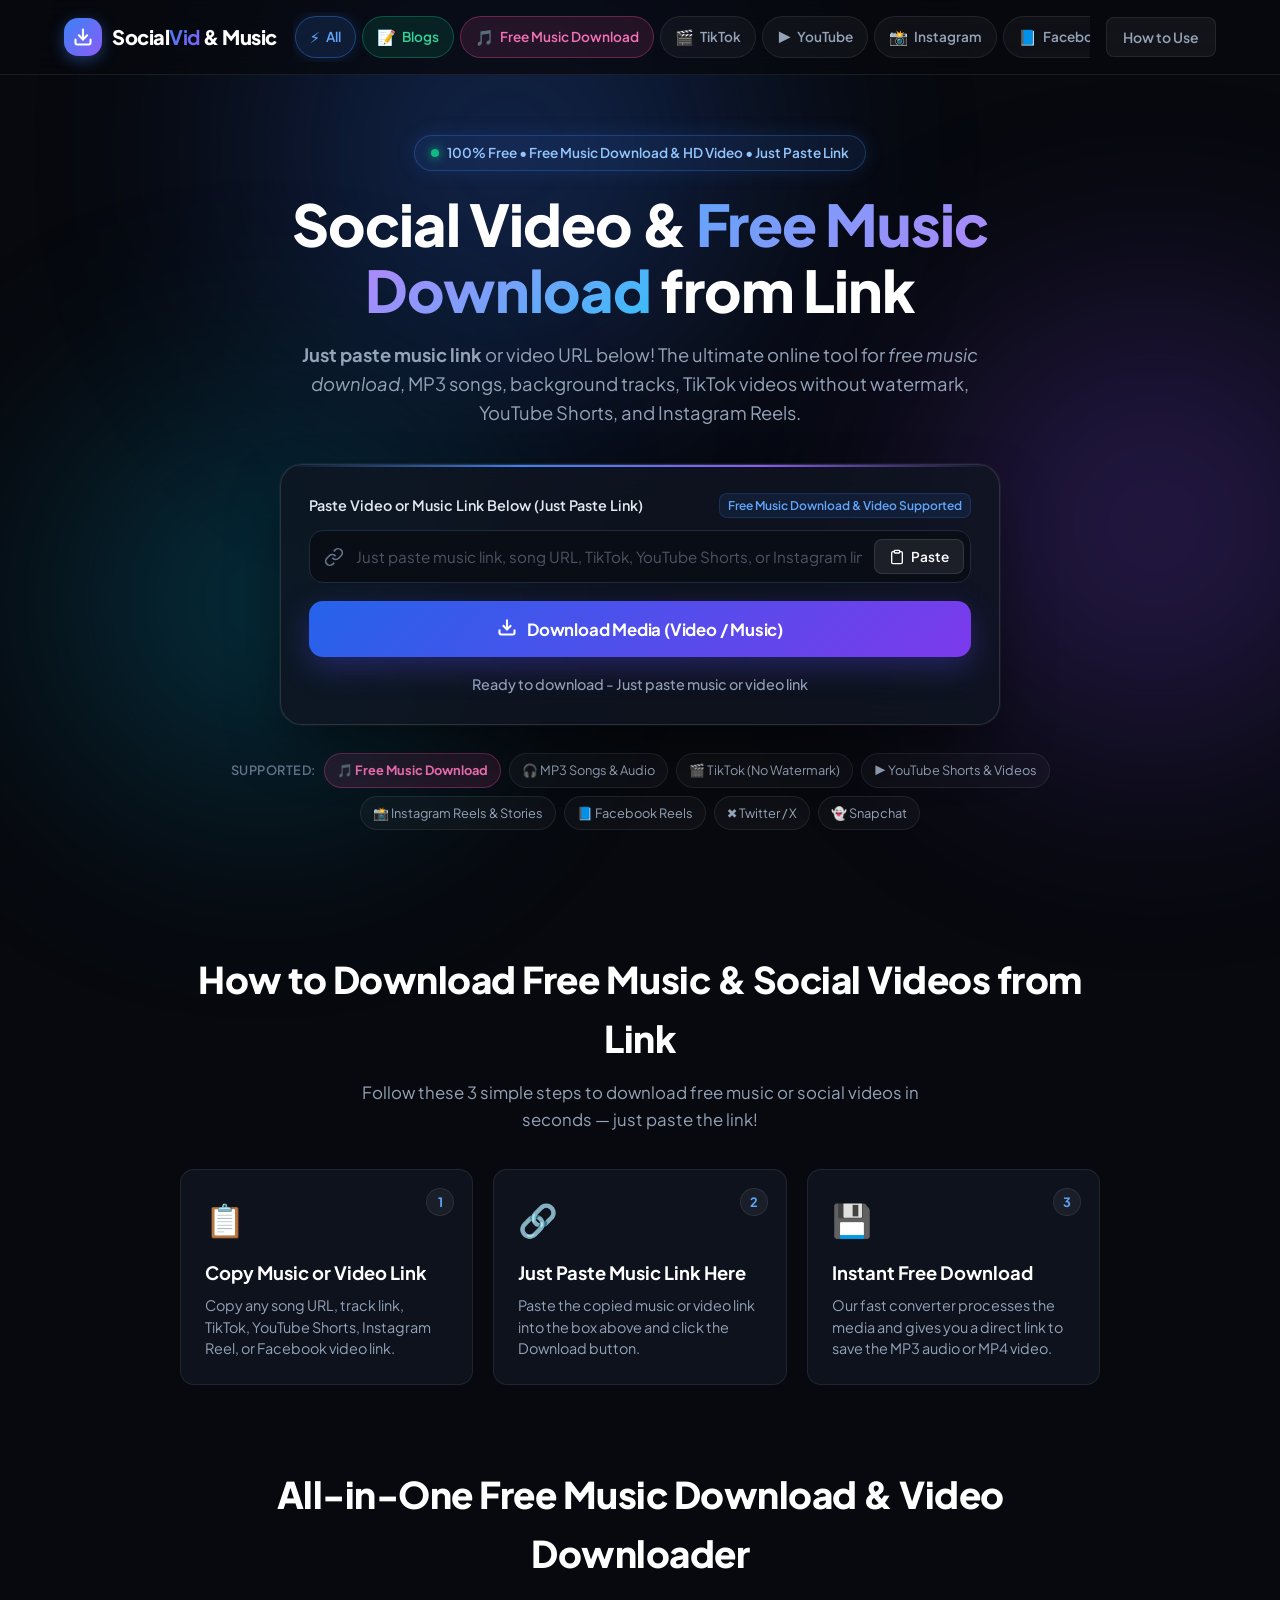
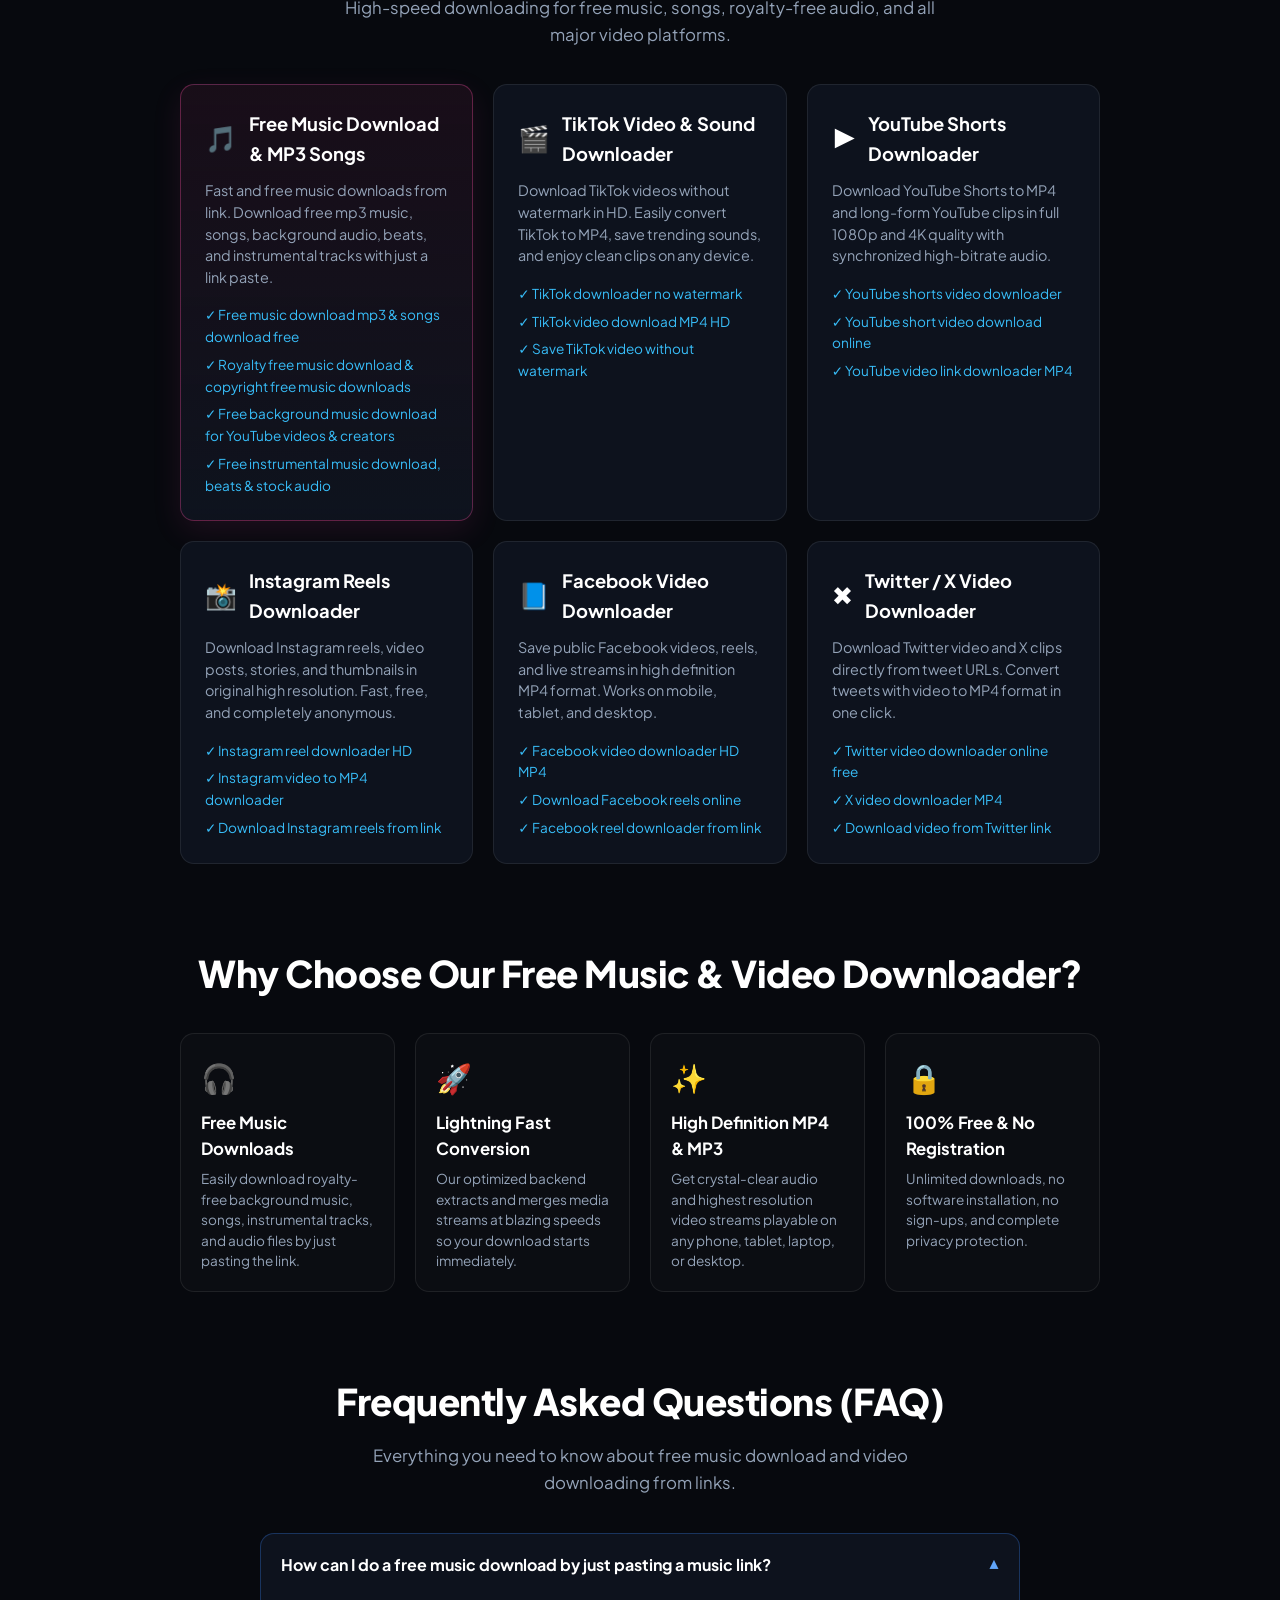
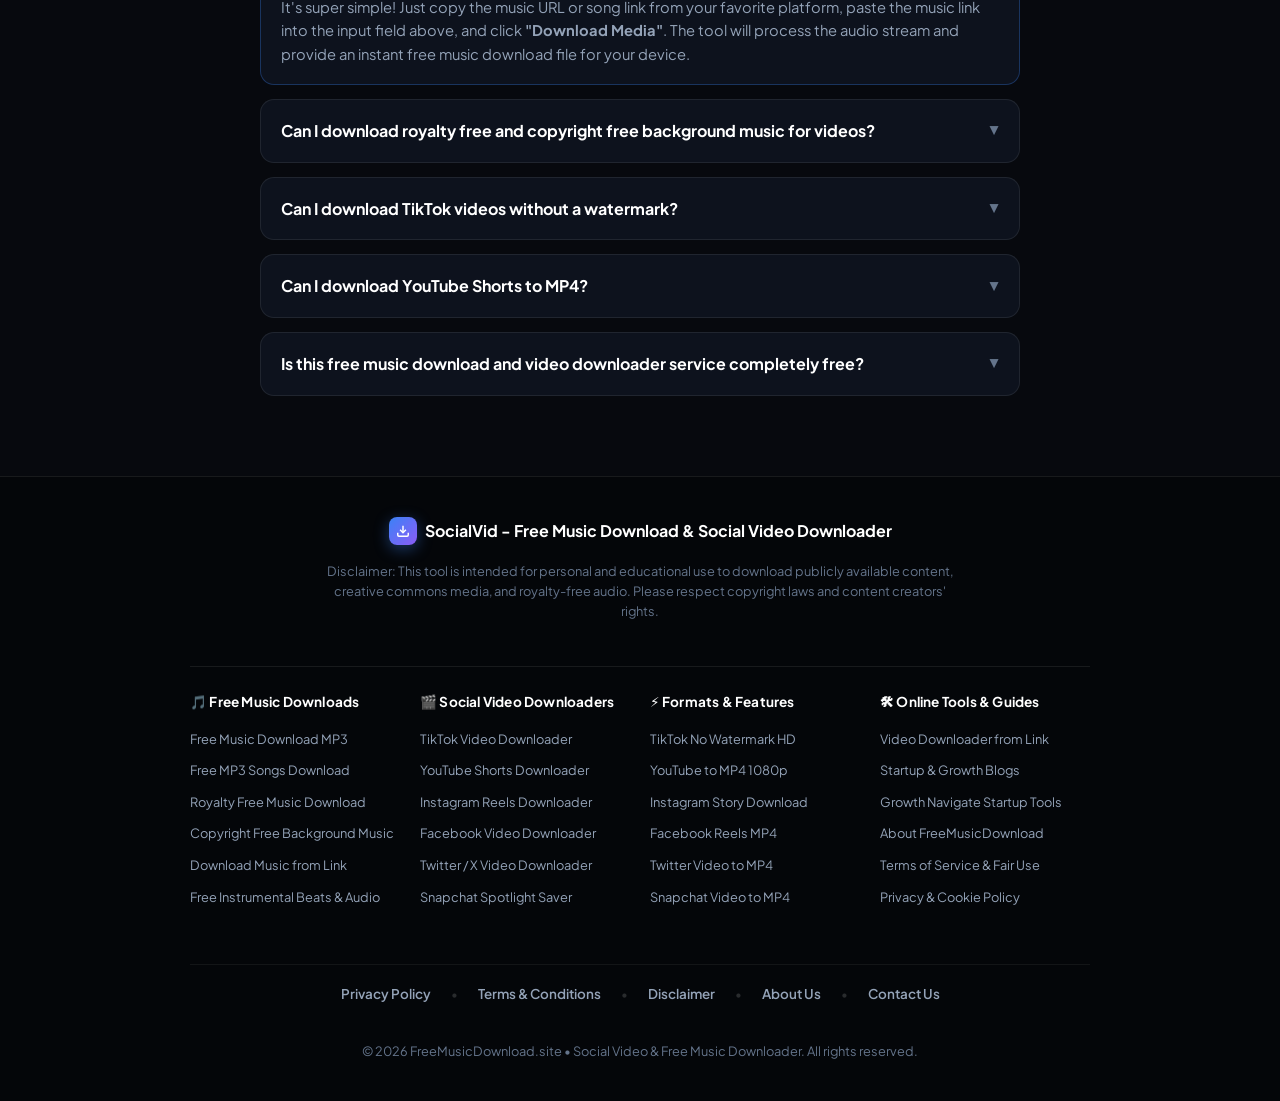
==== commit b739df55: "Add Blogs navbar button, blogs listing hub (blogs.html), and dedicated SEO article (growth-navigate-" ====
--- a/index.html
+++ b/index.html
@@ -125,6 +125,9 @@
         <a href="index.html" class="nav-platform-btn active" data-platform="all" title="All Supported Platforms">
           <span class="platform-icon">⚡</span> All
         </a>
+        <a href="blogs.html" class="nav-platform-btn" data-platform="blogs" title="Startup & Growth Blogs">
+          <span class="platform-icon">📝</span> Blogs
+        </a>
         <a href="index.html#home" class="nav-platform-btn highlight-music-btn" data-platform="music" title="Free Music Download - Just Paste Music Link">
           <span class="platform-icon">🎵</span> Free Music Download
         </a>
@@ -194,6 +197,15 @@
             <div class="feature-item-sub">Music, Songs, YouTube, TikTok & Reels</div>
           </div>
           <span class="feature-item-indicator">Active</span>
+        </a>
+
+        <a href="blogs.html" class="mobile-feature-item" data-platform="blogs">
+          <span class="feature-item-icon">📝</span>
+          <div class="feature-item-content">
+            <div class="feature-item-title">Startup & Growth Blogs <span class="feature-badge-hot">NEW</span></div>
+            <div class="feature-item-sub">Growth Navigate Startup Tools & Guides</div>
+          </div>
+          <span class="feature-item-indicator">Select</span>
         </a>
 
         <a href="index.html#home" class="mobile-feature-item highlight-music" data-platform="music">
@@ -627,12 +639,12 @@
             </ul>
           </div>
 
-          <div class="footer-col">
+                    <div class="footer-col">
             <div class="footer-col-title">🛠 Online Tools & Guides</div>
             <ul class="footer-links-list">
               <li><a href="index.html#how-it-works" class="footer-keyword-link">Video Downloader from Link</a></li>
-              <li><a href="index.html#how-it-works" class="footer-keyword-link">Online Social Video Downloader</a></li>
-              <li><a href="index.html#faq" class="footer-keyword-link">How to Save Videos to Gallery</a></li>
+              <li><a href="blogs.html" class="footer-keyword-link">Startup & Growth Blogs</a></li>
+              <li><a href="growth-navigate-startup-tools.html" class="footer-keyword-link">Growth Navigate Startup Tools</a></li>
               <li><a href="about-us.html" class="footer-keyword-link">About FreeMusicDownload</a></li>
               <li><a href="terms-conditions.html" class="footer-keyword-link">Terms of Service & Fair Use</a></li>
               <li><a href="privacy-policy.html" class="footer-keyword-link">Privacy & Cookie Policy</a></li>
--- a/style.css
+++ b/style.css
@@ -2379,3 +2379,466 @@
   }
 }
 
+/* ==========================================================
+   BLOG HUB & BLOG ARTICLE STYLES
+   ========================================================== */
+
+/* Navbar Blogs Button Special Accent */
+.nav-platform-btn[data-platform="blogs"] {
+  background: rgba(16, 185, 129, 0.12);
+  border-color: rgba(16, 185, 129, 0.35);
+  color: #34d399;
+}
+
+.nav-platform-btn[data-platform="blogs"]:hover {
+  background: rgba(16, 185, 129, 0.22);
+  border-color: rgba(16, 185, 129, 0.5);
+  color: #fff;
+  box-shadow: 0 0 16px rgba(16, 185, 129, 0.25);
+}
+
+.nav-platform-btn[data-platform="blogs"].active {
+  background: rgba(16, 185, 129, 0.25);
+  color: #34d399;
+  border-color: #10b981;
+  box-shadow: 0 0 20px rgba(16, 185, 129, 0.35);
+}
+
+/* Blog Listing Hub Container */
+.blogs-container {
+  max-width: 1100px;
+  margin: 30px auto 70px;
+  padding: 0 20px;
+  position: relative;
+  z-index: 1;
+}
+
+.blogs-hero {
+  text-align: center;
+  margin-bottom: 40px;
+}
+
+.blogs-hero-badge {
+  display: inline-flex;
+  align-items: center;
+  gap: 8px;
+  background: rgba(16, 185, 129, 0.15);
+  border: 1px solid rgba(16, 185, 129, 0.35);
+  color: #34d399;
+  font-size: 0.8rem;
+  font-weight: 700;
+  padding: 6px 14px;
+  border-radius: var(--radius-full);
+  margin-bottom: 16px;
+  text-transform: uppercase;
+  letter-spacing: 0.5px;
+}
+
+.blogs-hero-title {
+  font-size: 2.3rem;
+  font-weight: 800;
+  color: #fff;
+  letter-spacing: -0.5px;
+  margin-bottom: 12px;
+}
+
+.blogs-hero-sub {
+  font-size: 1.05rem;
+  color: var(--text-secondary);
+  max-width: 680px;
+  margin: 0 auto;
+  line-height: 1.6;
+}
+
+/* Blog Grid */
+.blog-grid {
+  display: grid;
+  grid-template-columns: repeat(auto-fill, minmax(320px, 1fr));
+  gap: 26px;
+}
+
+/* Blog Card */
+.blog-card {
+  background: var(--bg-card);
+  border: 1px solid var(--border-color);
+  border-radius: var(--radius-lg);
+  overflow: hidden;
+  display: flex;
+  flex-direction: column;
+  backdrop-filter: blur(14px);
+  -webkit-backdrop-filter: blur(14px);
+  transition: all var(--transition-normal);
+  text-decoration: none;
+  color: inherit;
+  box-shadow: 0 8px 24px rgba(0, 0, 0, 0.3);
+}
+
+.blog-card:hover {
+  transform: translateY(-4px);
+  border-color: rgba(59, 130, 246, 0.45);
+  box-shadow: 0 14px 35px rgba(0, 0, 0, 0.5), 0 0 20px rgba(59, 130, 246, 0.2);
+}
+
+.blog-card-thumb {
+  width: 100%;
+  aspect-ratio: 16 / 9;
+  background: linear-gradient(135deg, #1e293b, #0f172a);
+  position: relative;
+  overflow: hidden;
+  display: flex;
+  align-items: center;
+  justify-content: center;
+  border-bottom: 1px solid var(--border-color);
+}
+
+.blog-card-thumb img {
+  width: 100%;
+  height: 100%;
+  object-fit: cover;
+  transition: transform 0.4s ease;
+}
+
+.blog-card:hover .blog-card-thumb img {
+  transform: scale(1.05);
+}
+
+.blog-thumb-placeholder {
+  display: flex;
+  flex-direction: column;
+  align-items: center;
+  justify-content: center;
+  gap: 8px;
+  color: #60a5fa;
+  text-align: center;
+  padding: 20px;
+}
+
+.blog-thumb-icon {
+  font-size: 2.2rem;
+}
+
+.blog-thumb-label {
+  font-size: 0.85rem;
+  font-weight: 700;
+  color: #f1f5f9;
+  letter-spacing: 0.3px;
+}
+
+.blog-card-body {
+  padding: 22px;
+  display: flex;
+  flex-direction: column;
+  flex: 1;
+}
+
+.blog-card-meta {
+  display: flex;
+  align-items: center;
+  justify-content: space-between;
+  margin-bottom: 12px;
+  font-size: 0.78rem;
+  color: var(--text-muted);
+}
+
+.blog-category-badge {
+  background: rgba(59, 130, 246, 0.15);
+  border: 1px solid rgba(59, 130, 246, 0.3);
+  color: #60a5fa;
+  padding: 3px 10px;
+  border-radius: var(--radius-full);
+  font-weight: 700;
+  text-transform: uppercase;
+  font-size: 0.7rem;
+}
+
+.blog-card-title {
+  font-size: 1.25rem;
+  font-weight: 800;
+  color: #fff;
+  line-height: 1.35;
+  margin-bottom: 10px;
+  transition: color var(--transition-fast);
+}
+
+.blog-card:hover .blog-card-title {
+  color: #60a5fa;
+}
+
+.blog-card-excerpt {
+  font-size: 0.9rem;
+  line-height: 1.6;
+  color: var(--text-secondary);
+  margin-bottom: 20px;
+  flex: 1;
+}
+
+.blog-card-footer {
+  display: flex;
+  align-items: center;
+  justify-content: space-between;
+  padding-top: 14px;
+  border-top: 1px solid var(--border-color);
+  font-size: 0.85rem;
+  font-weight: 700;
+  color: #60a5fa;
+}
+
+.blog-card-link-arrow {
+  transition: transform var(--transition-fast);
+}
+
+.blog-card:hover .blog-card-link-arrow {
+  transform: translateX(4px);
+}
+
+/* Coming Soon Blog Card */
+.blog-card.coming-soon {
+  opacity: 0.65;
+  border-style: dashed;
+}
+
+.blog-card.coming-soon:hover {
+  transform: none;
+  border-color: var(--border-color);
+  box-shadow: none;
+}
+
+/* ==========================================================
+   BLOG ARTICLE FULL PAGE STYLES
+   ========================================================== */
+.blog-article-container {
+  max-width: 920px;
+  margin: 30px auto 80px;
+  padding: 0 20px;
+  position: relative;
+  z-index: 1;
+}
+
+.blog-article-card {
+  background: var(--bg-card);
+  border: 1px solid var(--border-color);
+  border-radius: var(--radius-lg);
+  padding: 44px 38px;
+  backdrop-filter: blur(16px);
+  -webkit-backdrop-filter: blur(16px);
+  box-shadow: 0 10px 30px rgba(0, 0, 0, 0.4);
+  position: relative;
+  overflow: hidden;
+}
+
+.blog-article-card::before {
+  content: '';
+  position: absolute;
+  top: 0;
+  left: 0;
+  right: 0;
+  height: 3px;
+  background: linear-gradient(135deg, #10b981, #3b82f6, #8b5cf6);
+}
+
+.blog-breadcrumb {
+  display: flex;
+  align-items: center;
+  gap: 8px;
+  font-size: 0.82rem;
+  color: var(--text-muted);
+  margin-bottom: 20px;
+}
+
+.blog-breadcrumb a {
+  color: var(--text-secondary);
+  text-decoration: none;
+}
+
+.blog-breadcrumb a:hover {
+  color: #fff;
+}
+
+.blog-article-header {
+  margin-bottom: 30px;
+  border-bottom: 1px solid var(--border-color);
+  padding-bottom: 24px;
+}
+
+.blog-article-title {
+  font-size: 2.3rem;
+  font-weight: 800;
+  color: #fff;
+  letter-spacing: -0.5px;
+  line-height: 1.28;
+  margin-bottom: 14px;
+}
+
+.blog-article-meta-row {
+  display: flex;
+  align-items: center;
+  gap: 16px;
+  flex-wrap: wrap;
+  font-size: 0.84rem;
+  color: var(--text-secondary);
+}
+
+.blog-article-meta-item {
+  display: inline-flex;
+  align-items: center;
+  gap: 6px;
+}
+
+.blog-article-body {
+  color: var(--text-secondary);
+  line-height: 1.85;
+  font-size: 1rem;
+}
+
+.blog-article-body h2 {
+  font-size: 1.55rem;
+  font-weight: 800;
+  color: #fff;
+  margin: 38px 0 14px;
+  letter-spacing: -0.3px;
+  border-left: 3px solid #3b82f6;
+  padding-left: 14px;
+}
+
+.blog-article-body h3 {
+  font-size: 1.2rem;
+  font-weight: 700;
+  color: #f1f5f9;
+  margin: 24px 0 10px;
+}
+
+.blog-article-body p {
+  margin-bottom: 20px;
+}
+
+.blog-article-body ul, .blog-article-body ol {
+  margin: 14px 0 24px 26px;
+}
+
+.blog-article-body li {
+  margin-bottom: 10px;
+  padding-left: 4px;
+}
+
+.blog-article-body strong {
+  color: #fff;
+}
+
+/* Image Box Container with Placeholder & Easy Swapping */
+.blog-img-box {
+  margin: 32px 0 36px;
+  background: rgba(15, 23, 42, 0.8);
+  border: 1px solid rgba(255, 255, 255, 0.12);
+  border-radius: var(--radius-md);
+  overflow: hidden;
+  box-shadow: 0 8px 24px rgba(0, 0, 0, 0.4);
+}
+
+.blog-img-box img {
+  width: 100%;
+  height: auto;
+  max-height: 480px;
+  object-fit: cover;
+  display: block;
+}
+
+.blog-img-placeholder {
+  width: 100%;
+  min-height: 240px;
+  background: linear-gradient(135deg, rgba(30, 41, 59, 0.9), rgba(15, 23, 42, 0.95));
+  display: flex;
+  flex-direction: column;
+  align-items: center;
+  justify-content: center;
+  gap: 12px;
+  padding: 30px 20px;
+  border-bottom: 1px solid rgba(255, 255, 255, 0.08);
+  position: relative;
+}
+
+.blog-img-placeholder-badge {
+  background: rgba(59, 130, 246, 0.2);
+  border: 1px solid rgba(59, 130, 246, 0.4);
+  color: #93c5fd;
+  font-size: 0.75rem;
+  font-weight: 700;
+  text-transform: uppercase;
+  letter-spacing: 0.5px;
+  padding: 4px 12px;
+  border-radius: var(--radius-full);
+}
+
+.blog-img-placeholder-title {
+  font-size: 1.15rem;
+  font-weight: 700;
+  color: #fff;
+  text-align: center;
+  max-width: 600px;
+}
+
+.blog-img-placeholder-sub {
+  font-size: 0.82rem;
+  color: var(--text-muted);
+  text-align: center;
+}
+
+.blog-img-box figcaption {
+  padding: 12px 18px;
+  font-size: 0.82rem;
+  color: var(--text-muted);
+  background: rgba(0, 0, 0, 0.3);
+  text-align: center;
+  border-top: 1px solid rgba(255, 255, 255, 0.06);
+}
+
+/* Workflow Flow Box */
+.workflow-box {
+  background: rgba(59, 130, 246, 0.08);
+  border: 1px solid rgba(59, 130, 246, 0.25);
+  border-radius: var(--radius-md);
+  padding: 18px 24px;
+  margin: 24px 0;
+  text-align: center;
+  font-weight: 700;
+  font-size: 1.05rem;
+  color: #60a5fa;
+  letter-spacing: 0.3px;
+  display: flex;
+  align-items: center;
+  justify-content: center;
+  flex-wrap: wrap;
+  gap: 10px;
+}
+
+.workflow-node {
+  background: rgba(255, 255, 255, 0.08);
+  border: 1px solid rgba(255, 255, 255, 0.15);
+  padding: 6px 14px;
+  border-radius: var(--radius-sm);
+  color: #fff;
+}
+
+.workflow-arrow {
+  color: #38bdf8;
+  font-size: 1.2rem;
+}
+
+@media (max-width: 768px) {
+  .blogs-hero-title {
+    font-size: 1.8rem;
+  }
+  .blog-article-card {
+    padding: 26px 18px;
+  }
+  .blog-article-title {
+    font-size: 1.65rem;
+  }
+  .blog-article-body h2 {
+    font-size: 1.3rem;
+  }
+  .workflow-box {
+    font-size: 0.9rem;
+  }
+}
+
+
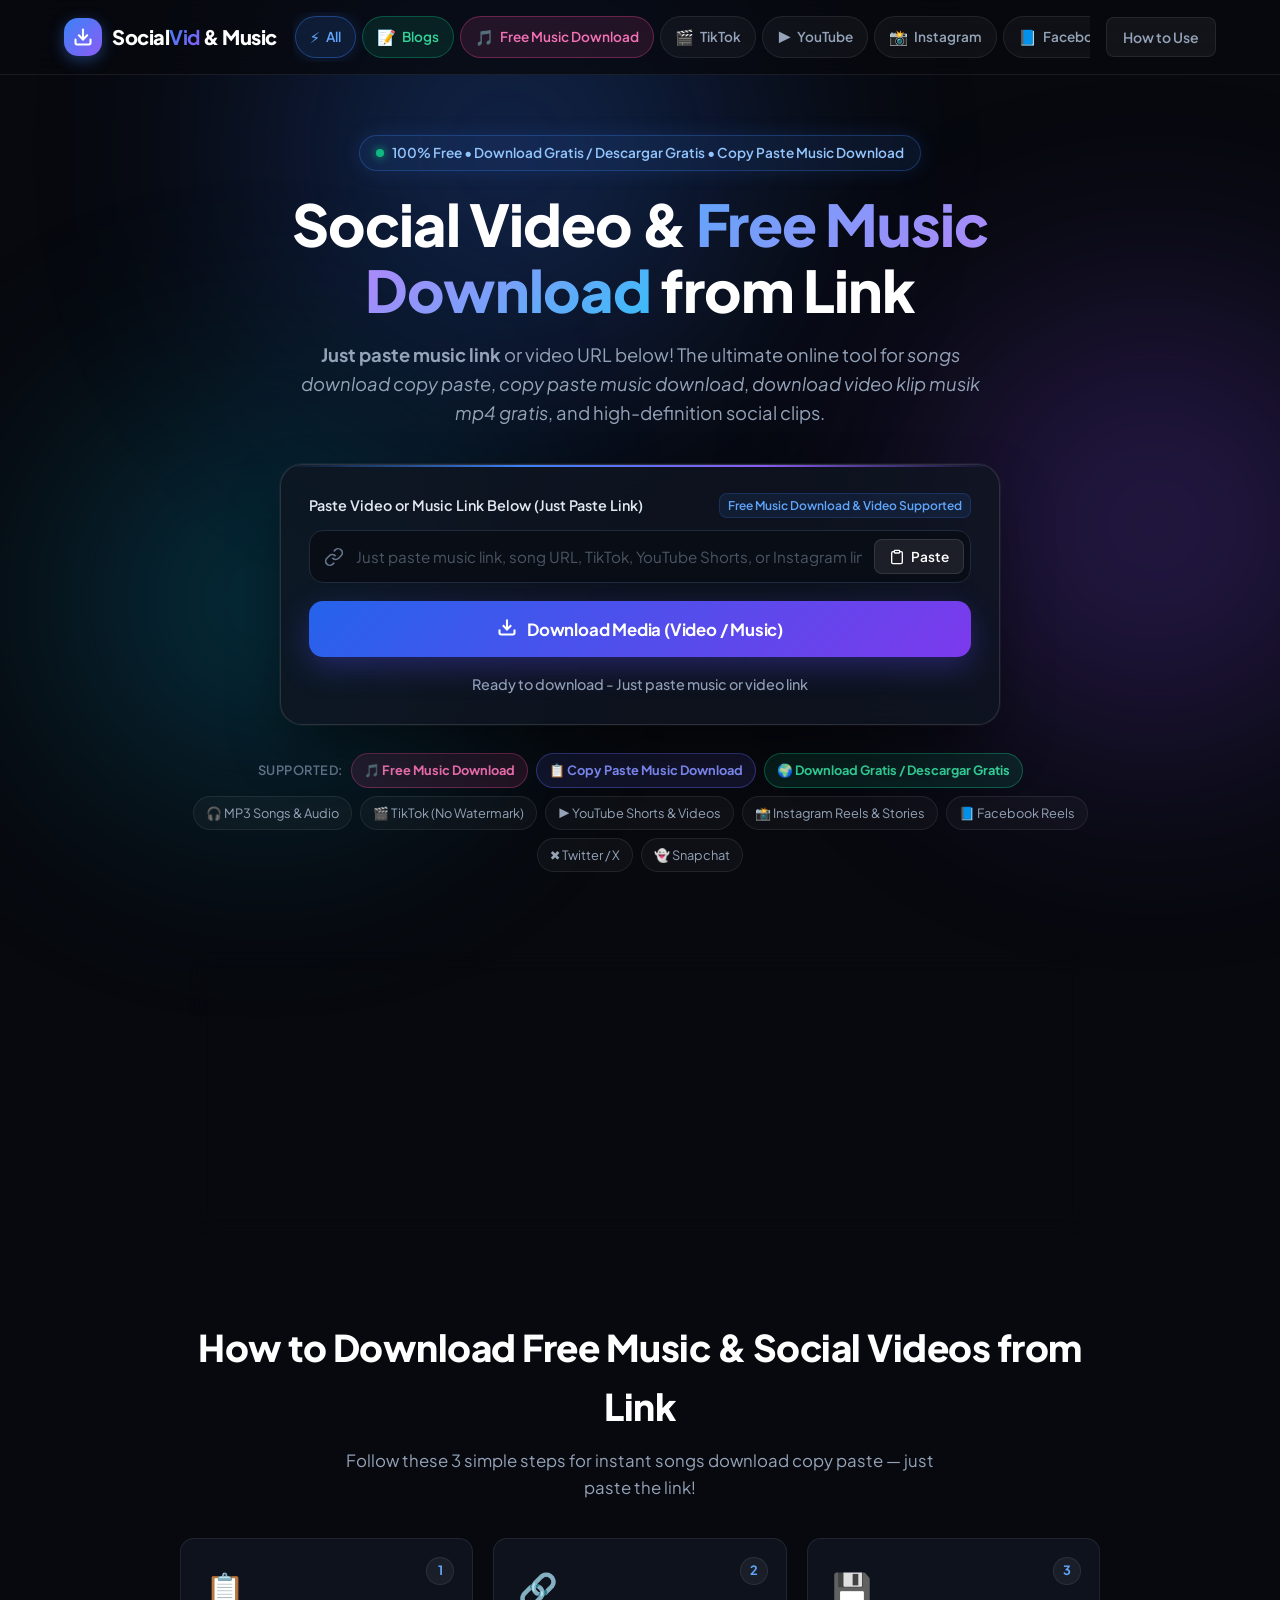
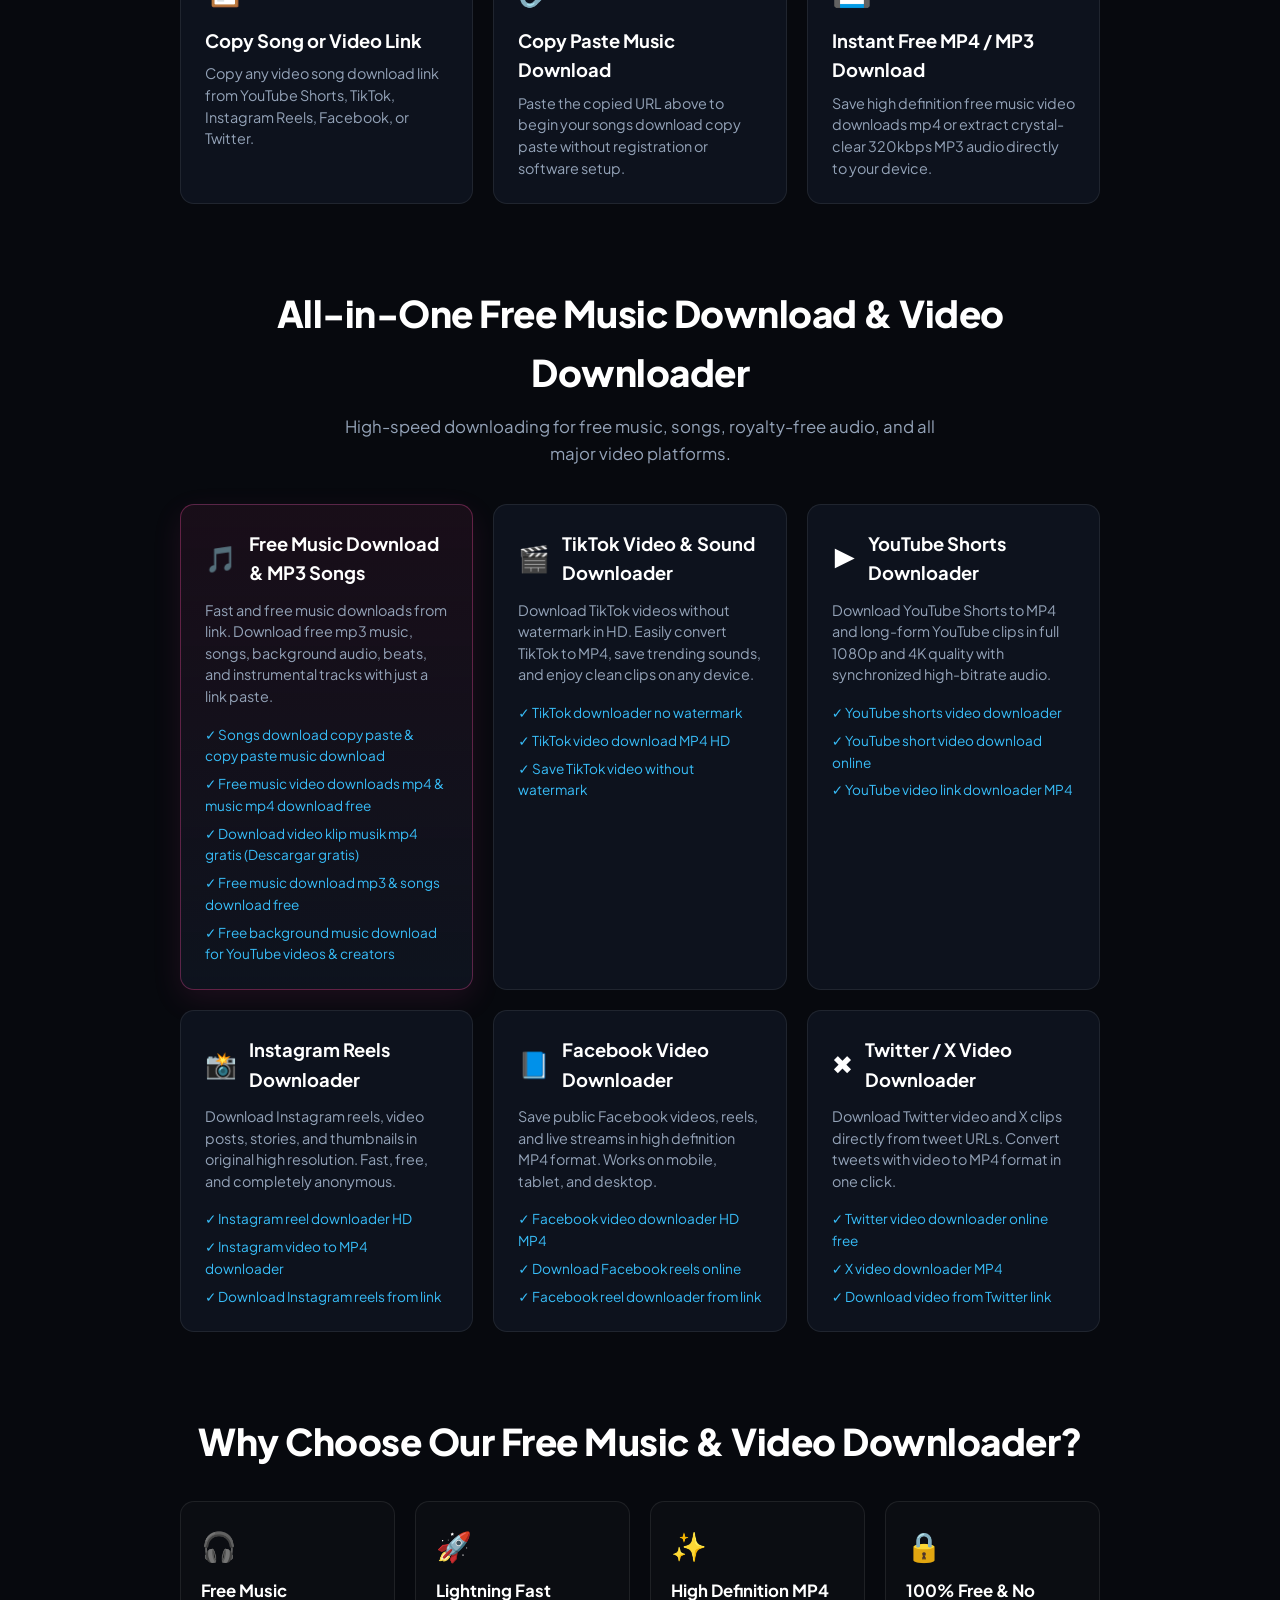
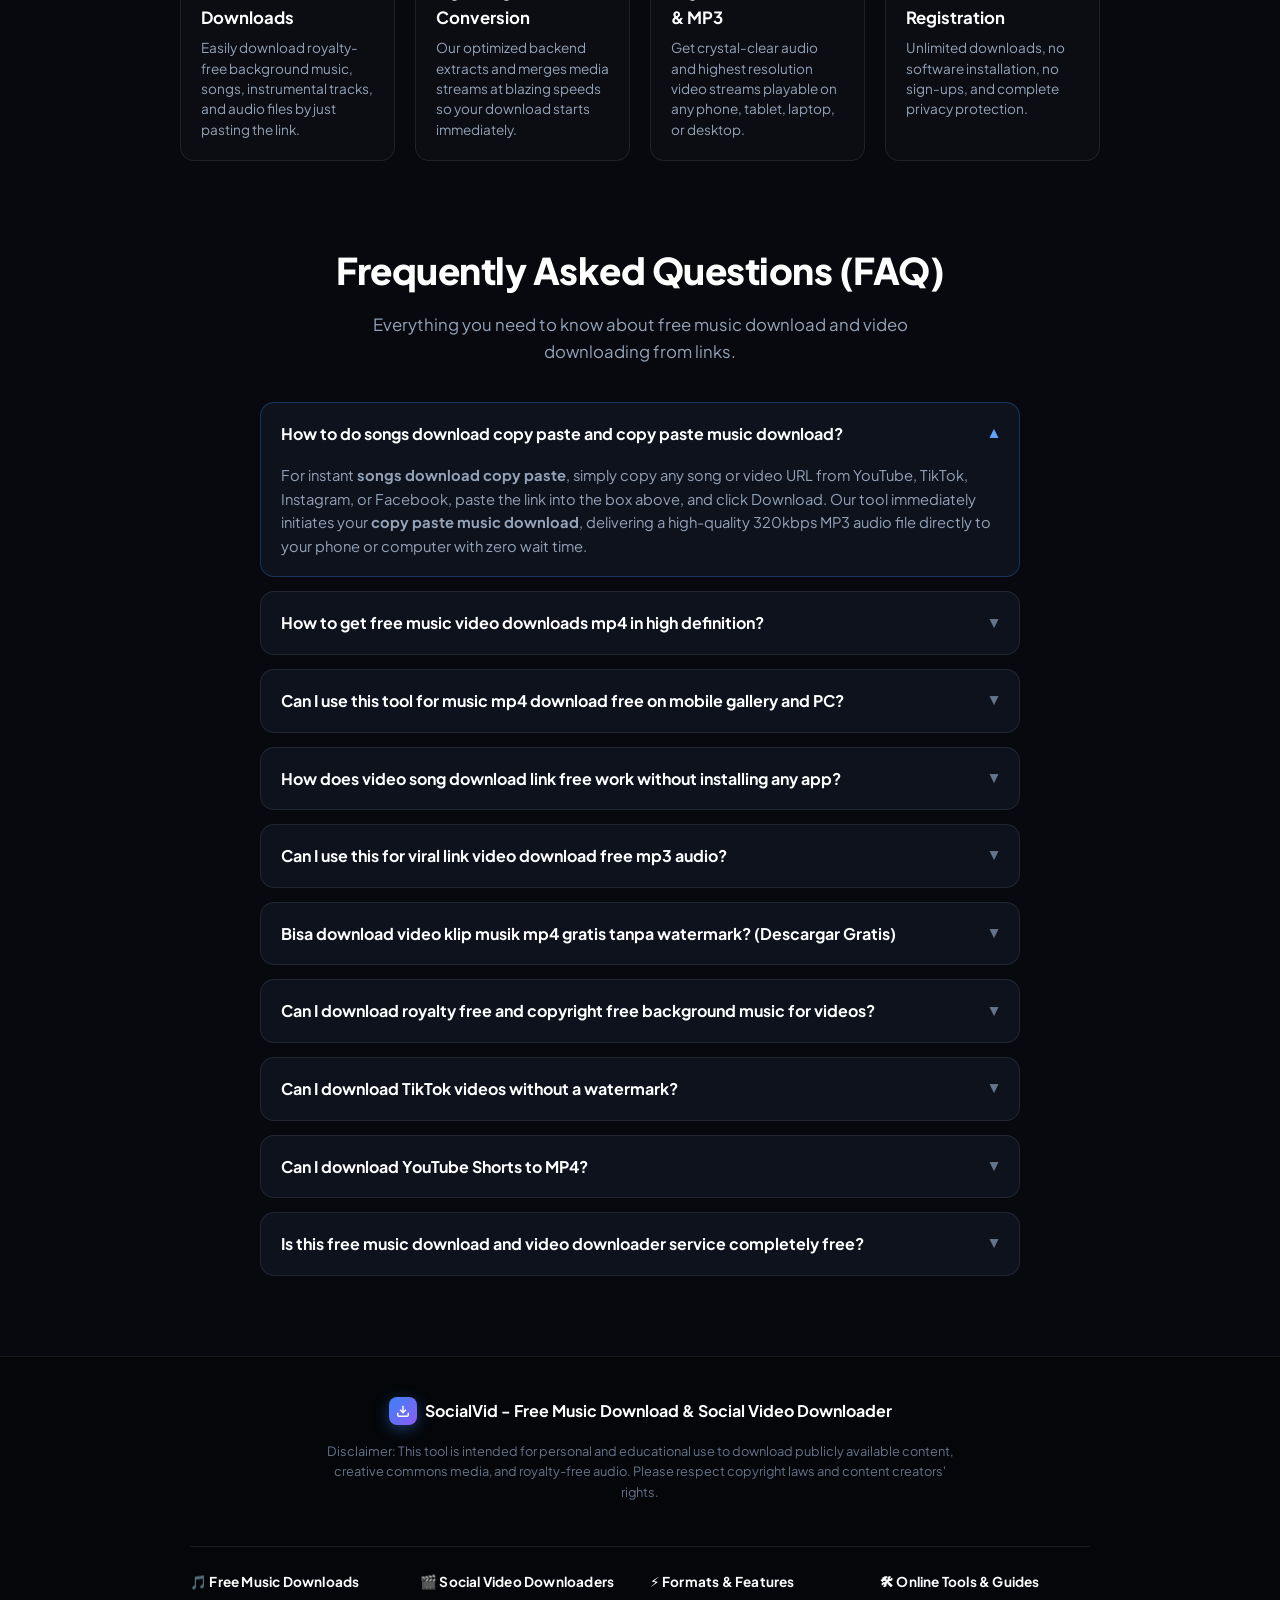
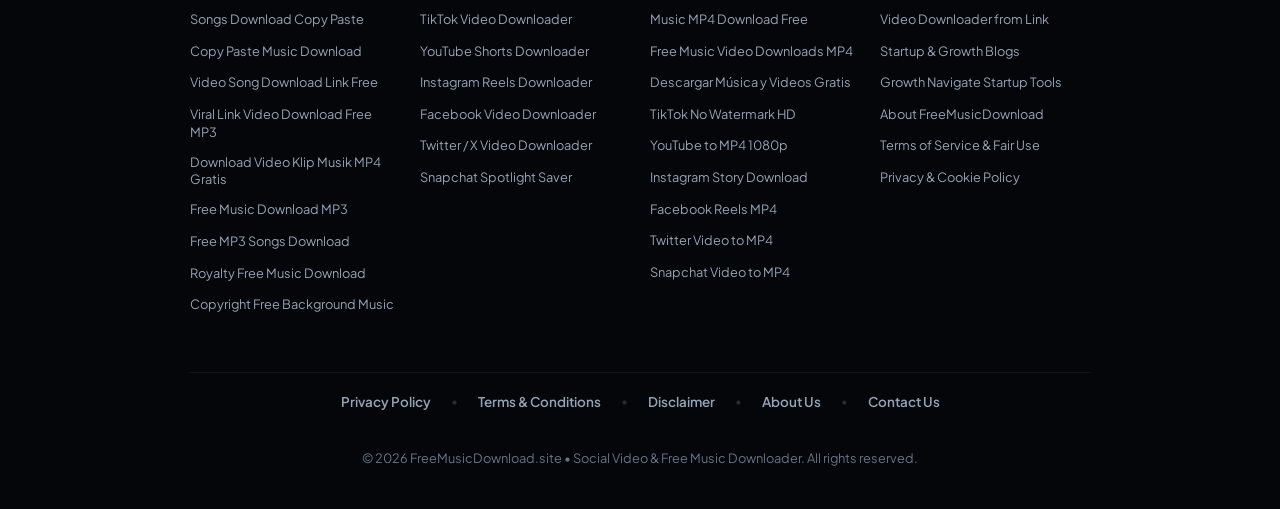
==== commit 709b0f2e: "feat(seo): optimize copy-paste keywords, add targeted FAQ schema, and intl gratis badges" ====
--- a/index.html
+++ b/index.html
@@ -6,8 +6,8 @@
   <title>Free Music Download & Video Downloader from Link - FreeMusicDownload.site</title>
   
   <!-- Primary SEO Meta Tags -->
-  <meta name="description" content="Free music download and online social media video downloader. Download free mp3 music, songs, royalty-free audio, TikTok videos without watermark, YouTube Shorts, and Instagram Reels from link online for free. Just paste music or video link.">
-  <meta name="keywords" content="free music download, free music downloads, free music download mp3, free mp3 music download, free mp3 downloads, download free music, download music free, free download music, free downloadable music, free music online download, free music downloads mp3, free music mp3 download, mp3 music download free, mp3 music downloads free, download mp3 music free, download free mp3 music, free songs download, free song download, free music songs download, free music download online, free music downloads online, free music download site, free music download websites, free music downloader, free mp3 downloader, free music downloader online, free mp3 music downloader, music downloader free, music download free, music downloads free, download music, music download, download mp3, mp3 download, mp3 downloads, song download, songs download, free song downloads, free songs downloads, free downloadable songs, music download mp3, music downloads mp3, mp3 songs download, mp3 songs downloads, free mp3 song download, free mp3 song downloads, download songs free, download songs for free, free download songs, free music files download, royalty free music download, royalty free music downloads, free royalty free music, copyright free music download, copyright free music downloads, free copyright free music, free background music download, free background music downloads, free music for videos, free music for youtube videos, free music for content creators, free stock music download, free stock music downloads, free audio download, free audio downloads, free music library, free music library download, free music archive download, free music tracks download, free music track download, free instrumental music download, free instrumental music downloads, free beats download, free beats downloads, free music download no copyright, no copyright music download, no copyright music downloads, free no copyright music, free no copyright music download, free public domain music download, public domain music download, public domain music downloads, free creative commons music download, creative commons music download, creative commons music downloads, social media video downloader, video downloader from link, video link downloader, download video from link, online video downloader, social video downloader, video downloader mp4 online, free video downloader from link, download social media videos, video downloader online free, tiktok downloader, tiktok video downloader, tiktok downloader online, tiktok video downloader online, tiktok video download, download tiktok video, tiktok video download mp4, tiktok to mp4, tiktok downloader mp4, tiktok downloader hd, tiktok video downloader hd, tiktok video download hd, download tiktok videos hd, tiktok video downloader no watermark, tiktok downloader no watermark, tiktok mp4 downloader, tiktok video to mp4, save tiktok video, tiktok video saver, download tiktok video without watermark, youtube shorts downloader, youtube short downloader, youtube shorts download, download youtube shorts, youtube shorts downloader online, youtube shorts downloader mp4, youtube shorts to mp4, youtube short to mp4, youtube shorts video downloader, download youtube short video, youtube shorts mp4 downloader, youtube short video download, shorts video downloader, short video downloader youtube, youtube video link downloader, instagram video downloader, instagram video downloader online, instagram video download, download instagram video, instagram video downloader mp4, instagram video to mp4, instagram reel downloader, instagram reels downloader, instagram reel download, instagram reels download, download instagram reels, instagram reels downloader online, instagram reel downloader hd, instagram reel download mp4, instagram reels to mp4, instagram reel to mp4, instagram story downloader, instagram story download, instagram story downloader mp4, instagram thumbnail downloader, facebook video downloader, facebook video downloader online, facebook video download, download facebook video, facebook video downloader hd, facebook video downloader mp4, facebook video to mp4, facebook reels downloader, facebook reel downloader, download facebook reels, twitter video downloader, twitter video downloader online, twitter video download, download twitter video, twitter video downloader mp4, twitter video to mp4, twitter downloader mp4, x video downloader, x video downloader online, download x video, snapchat video downloader, snapchat video download, download snapchat video, snapchat downloader online, snapchat video downloader online, snapchat video downloader mp4, snapchat video to mp4, snapchat story downloader, snapchat story download, snapchat video saver, download video from url, download video from url online, video url downloader, video url to mp4, url to mp4 downloader, download video by url, video downloader by url, social media url video downloader, download social media video from link, download video from social media link, online social media video downloader, social media video downloader mp4, social media video downloader online, download reels from link, download shorts from link, download tiktok from link, download instagram video from link, download facebook video from link, download youtube short from link, video downloader for social media links">
+  <meta name="description" content="Free music download & online video downloader from link. Fast songs download copy paste, copy paste music download, download video klip musik mp4 gratis, and free music video downloads mp4 from TikTok, YouTube Shorts, and Reels with video song download link free.">
+  <meta name="keywords" content="songs download copy paste, copy paste music download, download video klip musik mp4 gratis, video song download link free, video song download link, justpastelink, viral link video download free mp3, music mp4 download free, free music video downloads mp4, free video download song, free song download video, descargar gratis, download gratis, just paste music link, free music download, free music downloads, free music download mp3, free mp3 music download, free mp3 downloads, download free music, download music free, free download music, free downloadable music, free music online download, free music downloads mp3, free music mp3 download, mp3 music download free, mp3 music downloads free, download mp3 music free, download free mp3 music, free songs download, free song download, free music songs download, free music download online, free music downloads online, free music download site, free music download websites, free music downloader, free mp3 downloader, free music downloader online, free mp3 music downloader, music downloader free, music download free, music downloads free, download music, music download, download mp3, mp3 download, mp3 downloads, song download, songs download, free song downloads, free songs downloads, free downloadable songs, music download mp3, music downloads mp3, mp3 songs download, mp3 songs downloads, free mp3 song download, free mp3 song downloads, download songs free, download songs for free, free download songs, free music files download, royalty free music download, royalty free music downloads, free royalty free music, copyright free music download, copyright free music downloads, free copyright free music, free background music download, free background music downloads, free music for videos, free music for youtube videos, free music for content creators, free stock music download, free stock music downloads, free audio download, free audio downloads, free music library, free music library download, free music archive download, free music tracks download, free music track download, free instrumental music download, free instrumental music downloads, free beats download, free beats downloads, free music download no copyright, no copyright music download, no copyright music downloads, free no copyright music, free no copyright music download, free public domain music download, public domain music download, public domain music downloads, free creative commons music download, creative commons music download, creative commons music downloads, social media video downloader, video downloader from link, video link downloader, download video from link, online video downloader, social video downloader, video downloader mp4 online, free video downloader from link, download social media videos, video downloader online free, tiktok downloader, tiktok video downloader, tiktok downloader online, tiktok video downloader online, tiktok video download, download tiktok video, tiktok video download mp4, tiktok to mp4, tiktok downloader mp4, tiktok downloader hd, tiktok video downloader hd, tiktok video download hd, download tiktok videos hd, tiktok video downloader no watermark, tiktok downloader no watermark, tiktok mp4 downloader, tiktok video to mp4, save tiktok video, tiktok video saver, download tiktok video without watermark, youtube shorts downloader, youtube short downloader, youtube shorts download, download youtube shorts, youtube shorts downloader online, youtube shorts downloader mp4, youtube shorts to mp4, youtube short to mp4, youtube shorts video downloader, download youtube short video, youtube shorts mp4 downloader, youtube short video download, shorts video downloader, short video downloader youtube, youtube video link downloader, instagram video downloader, instagram video downloader online, instagram video download, download instagram video, instagram video downloader mp4, instagram video to mp4, instagram reel downloader, instagram reels downloader, instagram reel download, instagram reels download, download instagram reels, instagram reels downloader online, instagram reel downloader hd, instagram reel download mp4, instagram reels to mp4, instagram reel to mp4, instagram story downloader, instagram story download, instagram story downloader mp4, instagram thumbnail downloader, facebook video downloader, facebook video downloader online, facebook video download, download facebook video, facebook video downloader hd, facebook video downloader mp4, facebook video to mp4, facebook reels downloader, facebook reel downloader, download facebook reels, twitter video downloader, twitter video downloader online, twitter video download, download twitter video, twitter video downloader mp4, twitter video to mp4, twitter downloader mp4, x video downloader, x video downloader online, download x video, snapchat video downloader, snapchat video download, download snapchat video, snapchat downloader online, snapchat video downloader online, snapchat video downloader mp4, snapchat video to mp4, snapchat story downloader, snapchat story download, snapchat video saver, download video from url, download video from url online, video url downloader, video url to mp4, url to mp4 downloader, download video by url, video downloader by url, social media url video downloader, download social media video from link, download video from social media link, online social media video downloader, social media video downloader mp4, social media video downloader online, download reels from link, download shorts from link, download tiktok from link, download instagram video from link, download facebook video from link, download youtube short from link, video downloader for social media links">
   <meta name="robots" content="index, follow">
   <meta name="author" content="FreeMusicDownload.site">
   <meta name="theme-color" content="#0b0f19">
@@ -17,14 +17,14 @@
   <meta property="og:type" content="website">
   <meta property="og:url" content="https://freemusicdownload.site/">
   <meta property="og:title" content="Free Music Download & Video Downloader from Link - FreeMusicDownload.site">
-  <meta property="og:description" content="Free music download MP3 and social media video downloader. Download songs, background audio, TikTok no watermark, YouTube Shorts, and Reels from link.">
+  <meta property="og:description" content="Songs download copy paste, copy paste music download, download video klip musik mp4 gratis, and free music video downloads mp4 from link.">
   <meta property="og:site_name" content="FreeMusicDownload.site">
 
   <!-- Twitter / X -->
   <meta name="twitter:card" content="summary_large_image">
   <meta name="twitter:url" content="https://freemusicdownload.site/">
   <meta name="twitter:title" content="Free Music Download & Video Downloader from Link - FreeMusicDownload.site">
-  <meta name="twitter:description" content="Free music download & video downloader from link. Just paste music link to download free MP3 songs, background tracks, and social videos.">
+  <meta name="twitter:description" content="Songs download copy paste & copy paste music download. Just paste link to download free MP3 songs and MP4 video clips.">
 
   <!-- Google Fonts & Stylesheet -->
   <link rel="preconnect" href="https://fonts.googleapis.com">
@@ -41,7 +41,7 @@
         "@type": "WebApplication",
         "name": "FreeMusicDownload.site - Free Music & Social Video Downloader",
         "url": "https://freemusicdownload.site/",
-        "description": "Free music download and online video downloader from link. Download free mp3 music, songs, royalty-free audio, TikTok videos without watermark, YouTube Shorts, and Instagram Reels.",
+        "description": "Free music download and online video downloader from link. Fast songs download copy paste, copy paste music download, download video klip musik mp4 gratis, and free music video downloads mp4.",
         "applicationCategory": "MultimediaApplication",
         "operatingSystem": "All",
         "offers": {
@@ -55,26 +55,58 @@
         "mainEntity": [
           {
             "@type": "Question",
-            "name": "How to get free music download by just pasting a music link?",
-            "acceptedAnswer": {
-              "@type": "Answer",
-              "text": "To do a free music download, simply copy the URL of the song, track, or video, paste the music link into the input box above, and click Download. The server extracts the high quality audio stream and delivers the download directly to your device."
+            "name": "How to do songs download copy paste and copy paste music download?",
+            "acceptedAnswer": {
+              "@type": "Answer",
+              "text": "For instant songs download copy paste, simply copy any song or video link from YouTube, TikTok, Instagram, or Facebook, paste the URL into our downloader box above, and click Download. Our converter extracts the high-quality 320kbps MP3 audio file directly to your phone or computer."
             }
           },
           {
             "@type": "Question",
-            "name": "Can I download royalty-free and no copyright background music for videos?",
-            "acceptedAnswer": {
-              "@type": "Answer",
-              "text": "Yes! You can download royalty free music, copyright free tracks, public domain sounds, and background music for YouTube videos or content creation by pasting the link."
+            "name": "How to get free music video downloads mp4 in high definition?",
+            "acceptedAnswer": {
+              "@type": "Answer",
+              "text": "To get free music video downloads in MP4 format, copy the link of any music video clip, paste it into our input field, and choose the MP4 HD download option. You can download the complete music video with crystal clear audio and 1080p Full HD resolution."
             }
           },
           {
             "@type": "Question",
+            "name": "Can I use this tool for music mp4 download free on mobile gallery and PC?",
+            "acceptedAnswer": {
+              "@type": "Answer",
+              "text": "Yes! Our platform provides unlimited music mp4 download free across all devices. On Android and iPhone, downloads save directly to your mobile Gallery or Photos app. On PC and laptops, files save immediately to your Downloads folder."
+            }
+          },
+          {
+            "@type": "Question",
+            "name": "How does video song download link free work without any software?",
+            "acceptedAnswer": {
+              "@type": "Answer",
+              "text": "A video song download link free works completely online. You do not need to install browser extensions or third-party apps. Just copy and paste the video song download link into our tool, and our server processes the media stream in seconds."
+            }
+          },
+          {
+            "@type": "Question",
+            "name": "Can I download viral link video download free mp3 audio?",
+            "acceptedAnswer": {
+              "@type": "Answer",
+              "text": "Yes! If you have a viral link video from TikTok, Instagram Reels, or YouTube Shorts, our tool extracts the soundtrack so you can download free MP3 audio or save the full HD MP4 video with no watermark."
+            }
+          },
+          {
+            "@type": "Question",
+            "name": "Bisa download video klip musik mp4 gratis tanpa watermark? (Descargar gratis)",
+            "acceptedAnswer": {
+              "@type": "Answer",
+              "text": "Ya! Anda dapat melakukan download video klip musik mp4 gratis tanpa watermark dengan kualitas tinggi. Cukup salin tautan video musik dan tempelkan di kotak unduhan kami. También puedes descargar gratis videos y música MP3 sin límites."
+            }
+          },
+          {
+            "@type": "Question",
             "name": "How to download TikTok videos without watermark?",
             "acceptedAnswer": {
               "@type": "Answer",
-              "text": "Simply copy the TikTok video link, paste it into the URL field above, and click Download Video. Our tool will process the video and provide an MP4 download link with no watermark."
+              "text": "Simply copy the TikTok video link, paste it into the URL field above, and click Download. Our tool queries the clean media stream, providing an MP4 download without the bouncing TikTok watermark."
             }
           },
           {
@@ -87,10 +119,10 @@
           },
           {
             "@type": "Question",
-            "name": "Is this music and video downloader 100% free?",
-            "acceptedAnswer": {
-              "@type": "Answer",
-              "text": "Yes, our tool provides 100% free music download and unlimited video downloads with no registration, no subscription, and no hidden fees."
+            "name": "Is this free music download and video downloader service completely free?",
+            "acceptedAnswer": {
+              "@type": "Answer",
+              "text": "Yes, our service is 100% free with unlimited downloads, no registration, no hidden charges, and total user privacy protection."
             }
           }
         ]
@@ -291,7 +323,7 @@
     <!-- Hero Section -->
     <section class="hero-section">
       <div class="hero-badge animate-badge">
-        <span class="badge-dot"></span> 100% Free • Free Music Download & HD Video • Just Paste Link
+        <span class="badge-dot"></span> 100% Free • Download Gratis / Descargar Gratis • Copy Paste Music Download
       </div>
       
       <h1 class="hero-title">
@@ -299,7 +331,7 @@
       </h1>
       
       <p class="hero-subtitle">
-        <strong>Just paste music link</strong> or video URL below! The ultimate online tool for <em>free music download</em>, MP3 songs, background tracks, TikTok videos without watermark, YouTube Shorts, and Instagram Reels.
+        <strong>Just paste music link</strong> or video URL below! The ultimate online tool for <em>songs download copy paste</em>, <em>copy paste music download</em>, <em>download video klip musik mp4 gratis</em>, and high-definition social clips.
       </p>
 
       <!-- Downloader Tool Card -->
@@ -367,6 +399,8 @@
       <div class="supported-pills">
         <span class="pill-title">Supported:</span>
         <span class="pill pill-music">🎵 Free Music Download</span>
+        <span class="pill pill-copypaste">📋 Copy Paste Music Download</span>
+        <span class="pill pill-intl">🌍 Download Gratis / Descargar Gratis</span>
         <span class="pill">🎧 MP3 Songs & Audio</span>
         <span class="pill">🎬 TikTok (No Watermark)</span>
         <span class="pill">▶️ YouTube Shorts & Videos</span>
@@ -377,31 +411,51 @@
       </div>
     </section>
 
+    <!-- Copy Paste & International Keyword Optimization Block -->
+    <section class="copy-paste-feature-banner">
+      <div class="copy-paste-card">
+        <div class="copy-paste-header">
+          <span class="copy-paste-tag">⚡ Fast &amp; Simple</span>
+          <h2>Songs Download Copy Paste – Instant Copy Paste Music Download</h2>
+        </div>
+        <p class="copy-paste-text">
+          Looking for the fastest way for <strong>songs download copy paste</strong>? FreeMusicDownload makes <strong>copy paste music download</strong> effortless across all devices. No sign-ups, no software installation, and no waiting. Simply copy your favorite song or video URL from YouTube, TikTok, Instagram, or Facebook, paste the link above, and save high-quality MP3 audio or MP4 video in seconds.
+        </p>
+        <div class="copy-paste-badges">
+          <span class="cp-badge">🎵 Video Song Download Link Free</span>
+          <span class="cp-badge">🎬 Music MP4 Download Free</span>
+          <span class="cp-badge">🔥 Viral Link Video Download Free MP3</span>
+          <span class="cp-badge">🌍 Download Video Klip Musik MP4 Gratis</span>
+          <span class="cp-badge">🇪🇸 Descargar Música y Videos Gratis</span>
+        </div>
+      </div>
+    </section>
+
     <!-- How It Works Section -->
     <section class="info-section" id="how-it-works">
       <h2 class="section-title">How to Download Free Music & Social Videos from Link</h2>
-      <p class="section-subtitle">Follow these 3 simple steps to download free music or social videos in seconds — just paste the link!</p>
+      <p class="section-subtitle">Follow these 3 simple steps for instant songs download copy paste — just paste the link!</p>
 
       <div class="steps-grid">
         <div class="step-card">
           <div class="step-num">1</div>
           <div class="step-icon">📋</div>
-          <h3>Copy Music or Video Link</h3>
-          <p>Copy any song URL, track link, TikTok, YouTube Shorts, Instagram Reel, or Facebook video link.</p>
+          <h3>Copy Song or Video Link</h3>
+          <p>Copy any video song download link from YouTube Shorts, TikTok, Instagram Reels, Facebook, or Twitter.</p>
         </div>
 
         <div class="step-card">
           <div class="step-num">2</div>
           <div class="step-icon">🔗</div>
-          <h3>Just Paste Music Link Here</h3>
-          <p>Paste the copied music or video link into the box above and click the Download button.</p>
+          <h3>Copy Paste Music Download</h3>
+          <p>Paste the copied URL above to begin your songs download copy paste without registration or software setup.</p>
         </div>
 
         <div class="step-card">
           <div class="step-num">3</div>
           <div class="step-icon">💾</div>
-          <h3>Instant Free Download</h3>
-          <p>Our fast converter processes the media and gives you a direct link to save the MP3 audio or MP4 video.</p>
+          <h3>Instant Free MP4 / MP3 Download</h3>
+          <p>Save high definition free music video downloads mp4 or extract crystal-clear 320kbps MP3 audio directly to your device.</p>
         </div>
       </div>
     </section>
@@ -420,10 +474,11 @@
           </div>
           <p>Fast and free music downloads from link. Download free mp3 music, songs, background audio, beats, and instrumental tracks with just a link paste.</p>
           <ul class="feature-list">
-            <li>✓ Free music download mp3 & songs download free</li>
-            <li>✓ Royalty free music download & copyright free music downloads</li>
-            <li>✓ Free background music download for YouTube videos & creators</li>
-            <li>✓ Free instrumental music download, beats & stock audio</li>
+            <li>✓ Songs download copy paste &amp; copy paste music download</li>
+            <li>✓ Free music video downloads mp4 &amp; music mp4 download free</li>
+            <li>✓ Download video klip musik mp4 gratis (Descargar gratis)</li>
+            <li>✓ Free music download mp3 &amp; songs download free</li>
+            <li>✓ Free background music download for YouTube videos &amp; creators</li>
           </ul>
         </div>
 
@@ -530,11 +585,61 @@
       <div class="faq-container">
         <details class="faq-item" open>
           <summary class="faq-question">
-            <span>How can I do a free music download by just pasting a music link?</span>
-            <span class="faq-arrow">▼</span>
-          </summary>
-          <div class="faq-answer">
-            <p>It's super simple! Just copy the music URL or song link from your favorite platform, paste the music link into the input field above, and click <strong>"Download Media"</strong>. The tool will process the audio stream and provide an instant free music download file for your device.</p>
+            <span>How to do songs download copy paste and copy paste music download?</span>
+            <span class="faq-arrow">▼</span>
+          </summary>
+          <div class="faq-answer">
+            <p>For instant <strong>songs download copy paste</strong>, simply copy any song or video URL from YouTube, TikTok, Instagram, or Facebook, paste the link into the box above, and click Download. Our tool immediately initiates your <strong>copy paste music download</strong>, delivering a high-quality 320kbps MP3 audio file directly to your phone or computer with zero wait time.</p>
+          </div>
+        </details>
+
+        <details class="faq-item">
+          <summary class="faq-question">
+            <span>How to get free music video downloads mp4 in high definition?</span>
+            <span class="faq-arrow">▼</span>
+          </summary>
+          <div class="faq-answer">
+            <p>To get <strong>free music video downloads mp4</strong>, copy the link of any music clip or official video, paste it into our downloader field, and select the MP4 Full HD download option. You will receive the complete video file with synchronized high-bitrate audio ready for offline playback.</p>
+          </div>
+        </details>
+
+        <details class="faq-item">
+          <summary class="faq-question">
+            <span>Can I use this tool for music mp4 download free on mobile gallery and PC?</span>
+            <span class="faq-arrow">▼</span>
+          </summary>
+          <div class="faq-answer">
+            <p>Yes! Our platform provides 100% <strong>music mp4 download free</strong> across Android, iPhone, iPad, Windows, and Mac. On mobile devices, videos save directly into your Gallery or Photos app. On desktop PC, clips download straight into your default Downloads folder.</p>
+          </div>
+        </details>
+
+        <details class="faq-item">
+          <summary class="faq-question">
+            <span>How does video song download link free work without installing any app?</span>
+            <span class="faq-arrow">▼</span>
+          </summary>
+          <div class="faq-answer">
+            <p>A <strong>video song download link free</strong> works completely in your web browser. You don't need to install any APK, browser extension, or software. Simply copy and paste the <strong>video song download link</strong> into our search box, and our server fetches and converts the public media stream in seconds.</p>
+          </div>
+        </details>
+
+        <details class="faq-item">
+          <summary class="faq-question">
+            <span>Can I use this for viral link video download free mp3 audio?</span>
+            <span class="faq-arrow">▼</span>
+          </summary>
+          <div class="faq-answer">
+            <p>Yes! If you have a trending or viral video from TikTok, Instagram Reels, or YouTube Shorts, our tool performs a seamless <strong>viral link video download free mp3</strong>. It isolates the background sound, soundtrack, or beat so you can save high-fidelity MP3 audio in one click.</p>
+          </div>
+        </details>
+
+        <details class="faq-item">
+          <summary class="faq-question">
+            <span>Bisa download video klip musik mp4 gratis tanpa watermark? (Descargar Gratis)</span>
+            <span class="faq-arrow">▼</span>
+          </summary>
+          <div class="faq-answer">
+            <p>Ya, tentu saja! Situs ini mendukung <strong>download video klip musik mp4 gratis</strong> tanpa watermark dengan resolusi HD. Cukup salin tautan video musik dari TikTok, YouTube, atau Reels dan tempelkan di kotak unduhan. Bagi pengguna internasional, herramienta para <strong>descargar música y videos gratis</strong> sin límites.</p>
           </div>
         </details>
 
@@ -606,12 +711,15 @@
           <div class="footer-col">
             <div class="footer-col-title">🎵 Free Music Downloads</div>
             <ul class="footer-links-list">
+              <li><a href="index.html" class="footer-keyword-link">Songs Download Copy Paste</a></li>
+              <li><a href="index.html#home" class="footer-keyword-link">Copy Paste Music Download</a></li>
+              <li><a href="index.html#home" class="footer-keyword-link">Video Song Download Link Free</a></li>
+              <li><a href="index.html#home" class="footer-keyword-link">Viral Link Video Download Free MP3</a></li>
+              <li><a href="index.html#home" class="footer-keyword-link">Download Video Klip Musik MP4 Gratis</a></li>
               <li><a href="index.html" class="footer-keyword-link">Free Music Download MP3</a></li>
               <li><a href="index.html#home" class="footer-keyword-link">Free MP3 Songs Download</a></li>
               <li><a href="index.html#home" class="footer-keyword-link">Royalty Free Music Download</a></li>
               <li><a href="index.html#home" class="footer-keyword-link">Copyright Free Background Music</a></li>
-              <li><a href="index.html#home" class="footer-keyword-link">Download Music from Link</a></li>
-              <li><a href="index.html#home" class="footer-keyword-link">Free Instrumental Beats & Audio</a></li>
             </ul>
           </div>
 
@@ -630,6 +738,9 @@
           <div class="footer-col">
             <div class="footer-col-title">⚡ Formats & Features</div>
             <ul class="footer-links-list">
+              <li><a href="index.html#home" class="footer-keyword-link">Music MP4 Download Free</a></li>
+              <li><a href="index.html#home" class="footer-keyword-link">Free Music Video Downloads MP4</a></li>
+              <li><a href="index.html#home" class="footer-keyword-link">Descargar Música y Videos Gratis</a></li>
               <li><a href="tiktok.html" class="footer-keyword-link">TikTok No Watermark HD</a></li>
               <li><a href="youtube.html" class="footer-keyword-link">YouTube to MP4 1080p</a></li>
               <li><a href="instagram.html" class="footer-keyword-link">Instagram Story Download</a></li>
@@ -672,6 +783,6 @@
     </div>
   </footer>
 
-  <script src="app.js"></script>
+  <script src="app.js" defer></script>
 </body>
 </html>
--- a/style.css
+++ b/style.css
@@ -852,6 +852,113 @@
   font-weight: 700;
 }
 
+.pill-intl {
+  background: rgba(16, 185, 129, 0.12) !important;
+  border-color: rgba(16, 185, 129, 0.4) !important;
+  color: #34d399 !important;
+  font-weight: 700;
+}
+
+.pill-copypaste {
+  background: rgba(99, 102, 241, 0.12) !important;
+  border-color: rgba(99, 102, 241, 0.4) !important;
+  color: #818cf8 !important;
+  font-weight: 700;
+}
+
+/* Copy-Paste & SEO Feature Banner */
+.copy-paste-feature-banner {
+  margin: 40px auto 10px;
+  max-width: 900px;
+  width: 100%;
+  text-align: left;
+}
+
+.copy-paste-card {
+  background: linear-gradient(135deg, rgba(15, 23, 42, 0.88), rgba(30, 41, 59, 0.7));
+  border: 1px solid rgba(59, 130, 246, 0.3);
+  border-radius: var(--radius-lg);
+  padding: 26px 30px;
+  backdrop-filter: blur(12px);
+  -webkit-backdrop-filter: blur(12px);
+  box-shadow: 0 10px 30px rgba(0, 0, 0, 0.35);
+  position: relative;
+  overflow: hidden;
+}
+
+.copy-paste-card::before {
+  content: '';
+  position: absolute;
+  top: 0;
+  left: 0;
+  width: 4px;
+  height: 100%;
+  background: linear-gradient(180deg, #3b82f6, #10b981, #ec4899);
+}
+
+.copy-paste-header {
+  display: flex;
+  align-items: center;
+  gap: 12px;
+  margin-bottom: 12px;
+  flex-wrap: wrap;
+}
+
+.copy-paste-tag {
+  background: rgba(59, 130, 246, 0.18);
+  border: 1px solid rgba(59, 130, 246, 0.4);
+  color: #93c5fd;
+  font-size: 0.72rem;
+  font-weight: 800;
+  text-transform: uppercase;
+  letter-spacing: 0.6px;
+  padding: 3px 10px;
+  border-radius: var(--radius-full);
+}
+
+.copy-paste-header h2 {
+  font-size: 1.32rem;
+  font-weight: 800;
+  color: #fff;
+  letter-spacing: -0.3px;
+  margin: 0;
+}
+
+.copy-paste-text {
+  color: var(--text-secondary);
+  font-size: 0.94rem;
+  line-height: 1.68;
+  margin-bottom: 18px;
+}
+
+.copy-paste-text strong {
+  color: #60a5fa;
+  font-weight: 700;
+}
+
+.copy-paste-badges {
+  display: flex;
+  flex-wrap: wrap;
+  gap: 8px;
+}
+
+.cp-badge {
+  background: rgba(255, 255, 255, 0.05);
+  border: 1px solid rgba(255, 255, 255, 0.1);
+  color: var(--text-secondary);
+  font-size: 0.76rem;
+  font-weight: 600;
+  padding: 4px 10px;
+  border-radius: var(--radius-full);
+  transition: all var(--transition-fast);
+}
+
+.cp-badge:hover {
+  background: rgba(59, 130, 246, 0.15);
+  border-color: rgba(59, 130, 246, 0.4);
+  color: #93c5fd;
+}
+
 /* ==========================================================
    INFO SECTIONS & HEADINGS
    ========================================================= */
@@ -2841,4 +2948,312 @@
   }
 }
 
-
+/* ==========================================================
+   BLOG FEATURED HERO IMAGE & READING CONTROLS
+   ========================================================== */
+.blog-header-controls {
+  display: flex;
+  align-items: center;
+  justify-content: space-between;
+  margin-bottom: 22px;
+  flex-wrap: wrap;
+  gap: 12px;
+}
+
+.blog-inline-theme-toggle {
+  display: inline-flex;
+  align-items: center;
+  gap: 8px;
+  background: rgba(255, 255, 255, 0.08);
+  border: 1px solid rgba(255, 255, 255, 0.18);
+  color: #f1f5f9;
+  padding: 7px 15px;
+  border-radius: var(--radius-full);
+  font-size: 0.82rem;
+  font-weight: 700;
+  cursor: pointer;
+  transition: all var(--transition-fast);
+}
+
+.blog-inline-theme-toggle:hover {
+  background: rgba(59, 130, 246, 0.25);
+  border-color: #3b82f6;
+  color: #93c5fd;
+  transform: translateY(-1px);
+}
+
+/* Floating reading mode toggle button on the right */
+.blog-theme-toggle {
+  position: fixed;
+  top: 86px;
+  right: 24px;
+  z-index: 9999;
+  display: inline-flex;
+  align-items: center;
+  gap: 8px;
+  background: rgba(15, 23, 42, 0.92);
+  color: #f8fafc;
+  border: 1px solid rgba(255, 255, 255, 0.25);
+  padding: 9px 18px;
+  border-radius: var(--radius-full);
+  font-size: 0.85rem;
+  font-weight: 700;
+  cursor: pointer;
+  pointer-events: auto;
+  user-select: none;
+  backdrop-filter: blur(14px);
+  -webkit-backdrop-filter: blur(14px);
+  box-shadow: 0 4px 20px rgba(0, 0, 0, 0.45);
+  transition: all var(--transition-fast);
+}
+
+.blog-theme-toggle:hover {
+  transform: translateY(-2px);
+  box-shadow: 0 8px 24px rgba(0, 0, 0, 0.55);
+  border-color: #3b82f6;
+  color: #60a5fa;
+}
+
+/* Featured Hero Cover Image at Top of Article */
+.blog-featured-hero-box {
+  margin: 10px 0 36px;
+  border-radius: var(--radius-md);
+  overflow: hidden;
+  border: 1px solid rgba(255, 255, 255, 0.12);
+  background: #0f172a;
+  box-shadow: 0 10px 30px rgba(0, 0, 0, 0.45);
+}
+
+.blog-featured-hero-box img {
+  width: 100%;
+  height: auto;
+  max-height: 480px;
+  object-fit: cover;
+  display: block;
+}
+
+.blog-featured-hero-box figcaption {
+  padding: 12px 20px;
+  font-size: 0.84rem;
+  color: var(--text-muted);
+  background: rgba(0, 0, 0, 0.35);
+  text-align: center;
+  border-top: 1px solid rgba(255, 255, 255, 0.06);
+}
+
+/* ==========================================================
+   LIGHT READING MODE OVERRIDES (ONLY FOR BLOG READING PAGES)
+   ========================================================== */
+body.blog-reading-page.light-mode {
+  background: #f8fafc !important;
+  color: #1e293b !important;
+}
+
+body.blog-reading-page.light-mode .glow-orb {
+  opacity: 0.12 !important;
+}
+
+body.blog-reading-page.light-mode .navbar-wrapper {
+  background: rgba(255, 255, 255, 0.9) !important;
+  border-bottom: 1px solid #e2e8f0 !important;
+  box-shadow: 0 4px 20px rgba(0, 0, 0, 0.05) !important;
+}
+
+body.blog-reading-page.light-mode .brand-text {
+  color: #0f172a !important;
+}
+
+body.blog-reading-page.light-mode .brand-text strong {
+  color: #2563eb !important;
+}
+
+body.blog-reading-page.light-mode .nav-platform-btn {
+  background: #f1f5f9 !important;
+  border-color: #cbd5e1 !important;
+  color: #334155 !important;
+}
+
+body.blog-reading-page.light-mode .nav-platform-btn:hover {
+  background: #e2e8f0 !important;
+  color: #0f172a !important;
+  border-color: #94a3b8 !important;
+}
+
+body.blog-reading-page.light-mode .nav-platform-btn.active {
+  background: #eff6ff !important;
+  border-color: #3b82f6 !important;
+  color: #1d4ed8 !important;
+}
+
+body.blog-reading-page.light-mode .nav-guide-link {
+  color: #475569 !important;
+}
+
+body.blog-reading-page.light-mode .mobile-menu-toggle {
+  background: #f1f5f9 !important;
+  border-color: #cbd5e1 !important;
+  color: #0f172a !important;
+}
+
+body.blog-reading-page.light-mode .blog-article-card {
+  background: #ffffff !important;
+  border: 1px solid #e2e8f0 !important;
+  box-shadow: 0 10px 40px rgba(0, 0, 0, 0.07) !important;
+}
+
+body.blog-reading-page.light-mode .blog-breadcrumb a {
+  color: #2563eb !important;
+}
+
+body.blog-reading-page.light-mode .blog-breadcrumb span {
+  color: #64748b !important;
+}
+
+body.blog-reading-page.light-mode .breadcrumb-current {
+  color: #0f172a !important;
+}
+
+body.blog-reading-page.light-mode .blog-article-header {
+  border-bottom: 1px solid #e2e8f0 !important;
+}
+
+body.blog-reading-page.light-mode .blog-article-title {
+  color: #0f172a !important;
+}
+
+body.blog-reading-page.light-mode .article-pill {
+  background: #f1f5f9 !important;
+  border-color: #cbd5e1 !important;
+  color: #334155 !important;
+}
+
+body.blog-reading-page.light-mode .article-pill.accent {
+  background: #eff6ff !important;
+  border-color: #bfdbfe !important;
+  color: #1d4ed8 !important;
+}
+
+body.blog-reading-page.light-mode .blog-article-meta-row {
+  color: #64748b !important;
+}
+
+body.blog-reading-page.light-mode .blog-article-body {
+  color: #334155 !important;
+}
+
+body.blog-reading-page.light-mode .blog-article-body p {
+  color: #334155 !important;
+}
+
+body.blog-reading-page.light-mode .blog-article-body strong {
+  color: #0f172a !important;
+}
+
+body.blog-reading-page.light-mode .blog-article-body h2 {
+  color: #0f172a !important;
+  border-left-color: #2563eb !important;
+}
+
+body.blog-reading-page.light-mode .blog-article-body h3 {
+  color: #1e293b !important;
+}
+
+body.blog-reading-page.light-mode .blog-article-body ul li,
+body.blog-reading-page.light-mode .blog-article-body ol li {
+  color: #334155 !important;
+}
+
+body.blog-reading-page.light-mode .article-tip-box {
+  background: #eff6ff !important;
+  border-color: #bfdbfe !important;
+  color: #1e3a8a !important;
+}
+
+body.blog-reading-page.light-mode .tip-box-text strong {
+  color: #1e3a8a !important;
+}
+
+body.blog-reading-page.light-mode .workflow-box {
+  background: #f8fafc !important;
+  border-color: #cbd5e1 !important;
+  color: #1d4ed8 !important;
+}
+
+body.blog-reading-page.light-mode .workflow-node {
+  background: #ffffff !important;
+  border-color: #cbd5e1 !important;
+  color: #0f172a !important;
+  box-shadow: 0 2px 6px rgba(0, 0, 0, 0.05) !important;
+}
+
+body.blog-reading-page.light-mode .workflow-arrow {
+  color: #2563eb !important;
+}
+
+body.blog-reading-page.light-mode .blog-img-box,
+body.blog-reading-page.light-mode .blog-featured-hero-box {
+  background: #f8fafc !important;
+  border: 1px solid #e2e8f0 !important;
+  box-shadow: 0 6px 20px rgba(0, 0, 0, 0.08) !important;
+}
+
+body.blog-reading-page.light-mode .blog-img-box figcaption,
+body.blog-reading-page.light-mode .blog-featured-hero-box figcaption {
+  background: #f1f5f9 !important;
+  color: #475569 !important;
+  border-top: 1px solid #e2e8f0 !important;
+}
+
+body.blog-reading-page.light-mode .blog-faq-card {
+  background: #ffffff !important;
+  border: 1px solid #e2e8f0 !important;
+  box-shadow: 0 4px 15px rgba(0, 0, 0, 0.05) !important;
+}
+
+body.blog-reading-page.light-mode .blog-faq-item {
+  border-color: #e2e8f0 !important;
+}
+
+body.blog-reading-page.light-mode .blog-faq-trigger {
+  color: #0f172a !important;
+}
+
+body.blog-reading-page.light-mode .blog-faq-content p {
+  color: #475569 !important;
+}
+
+body.blog-reading-page.light-mode .blog-theme-toggle {
+  background: #ffffff !important;
+  color: #0f172a !important;
+  border-color: #cbd5e1 !important;
+  box-shadow: 0 4px 16px rgba(0, 0, 0, 0.12) !important;
+}
+
+body.blog-reading-page.light-mode .blog-theme-toggle:hover {
+  background: #f1f5f9 !important;
+  border-color: #2563eb !important;
+  color: #2563eb !important;
+}
+
+body.blog-reading-page.light-mode .blog-inline-theme-toggle {
+  background: #f1f5f9 !important;
+  border-color: #cbd5e1 !important;
+  color: #334155 !important;
+}
+
+body.blog-reading-page.light-mode .blog-inline-theme-toggle:hover {
+  background: #e2e8f0 !important;
+  color: #1d4ed8 !important;
+  border-color: #93c5fd !important;
+}
+
+@media (max-width: 768px) {
+  .blog-theme-toggle {
+    top: 72px;
+    right: 12px;
+    padding: 6px 12px;
+    font-size: 0.78rem;
+  }
+}
+
+
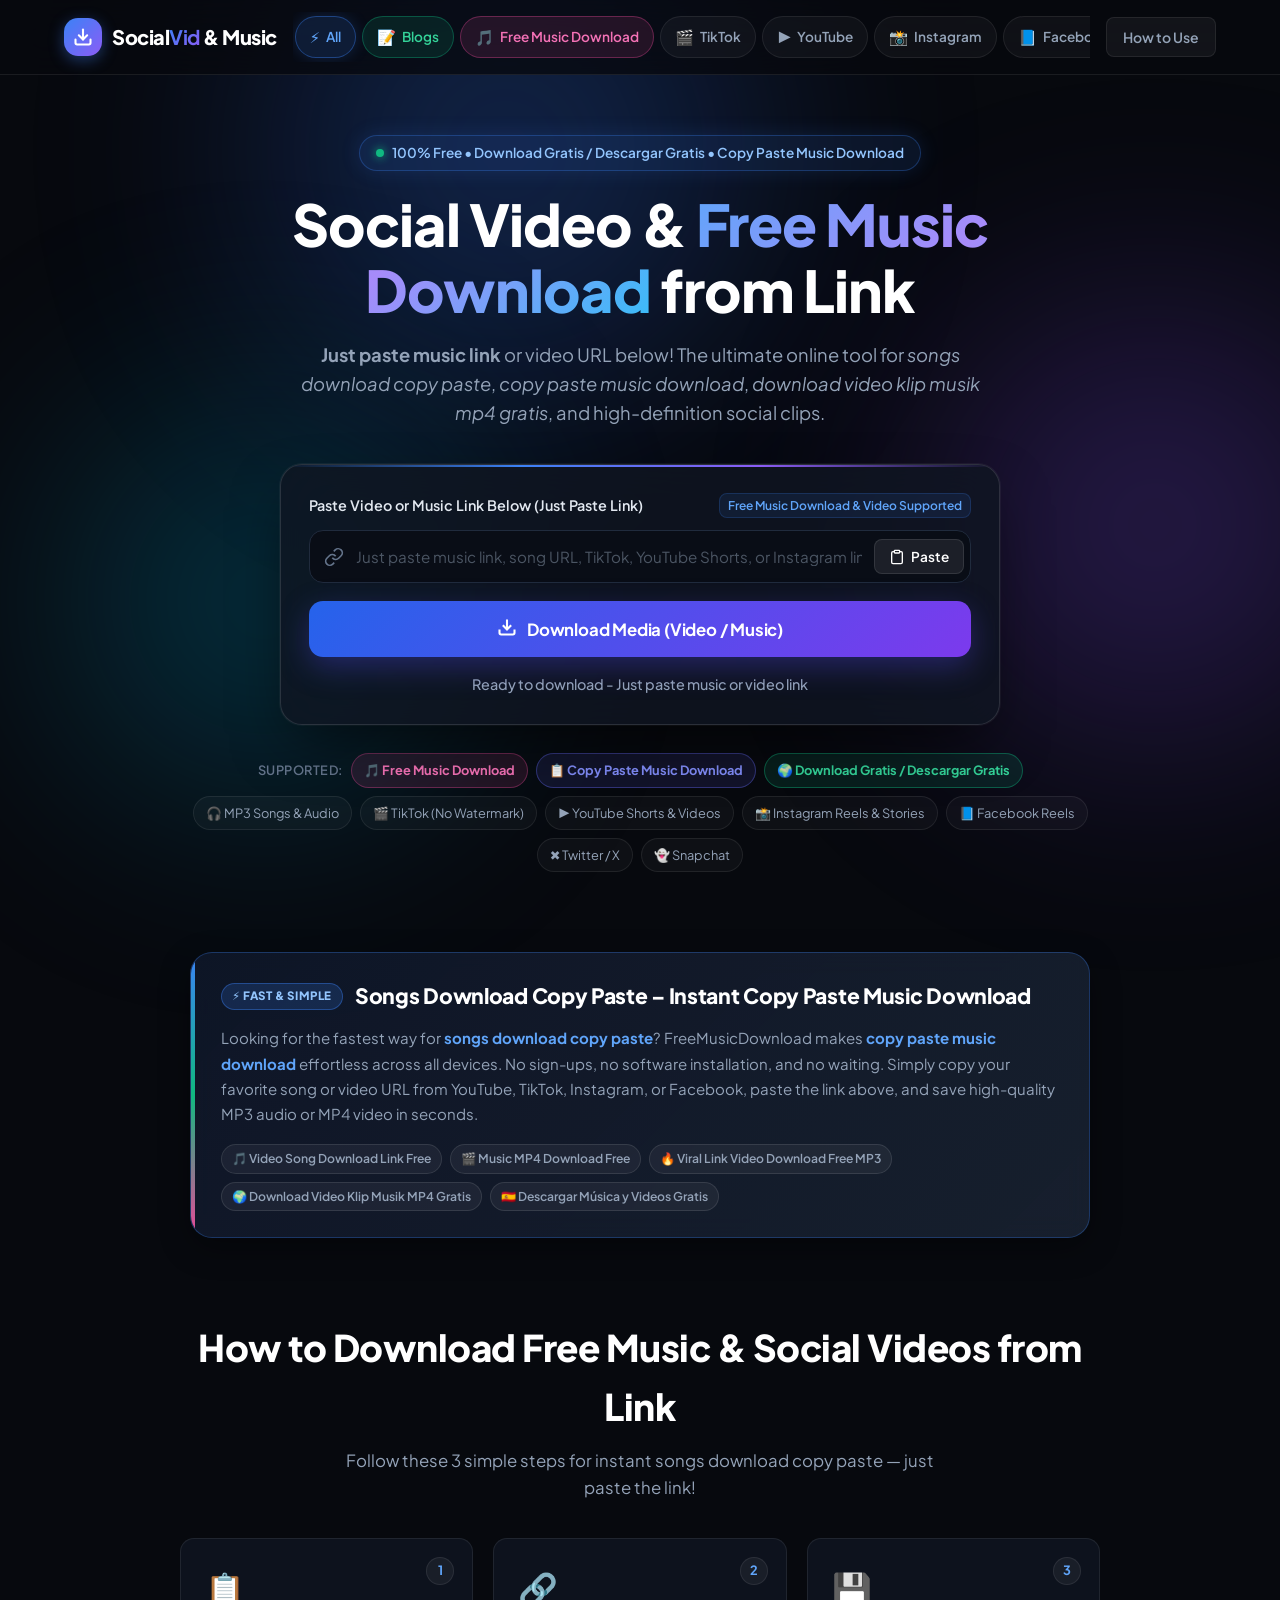
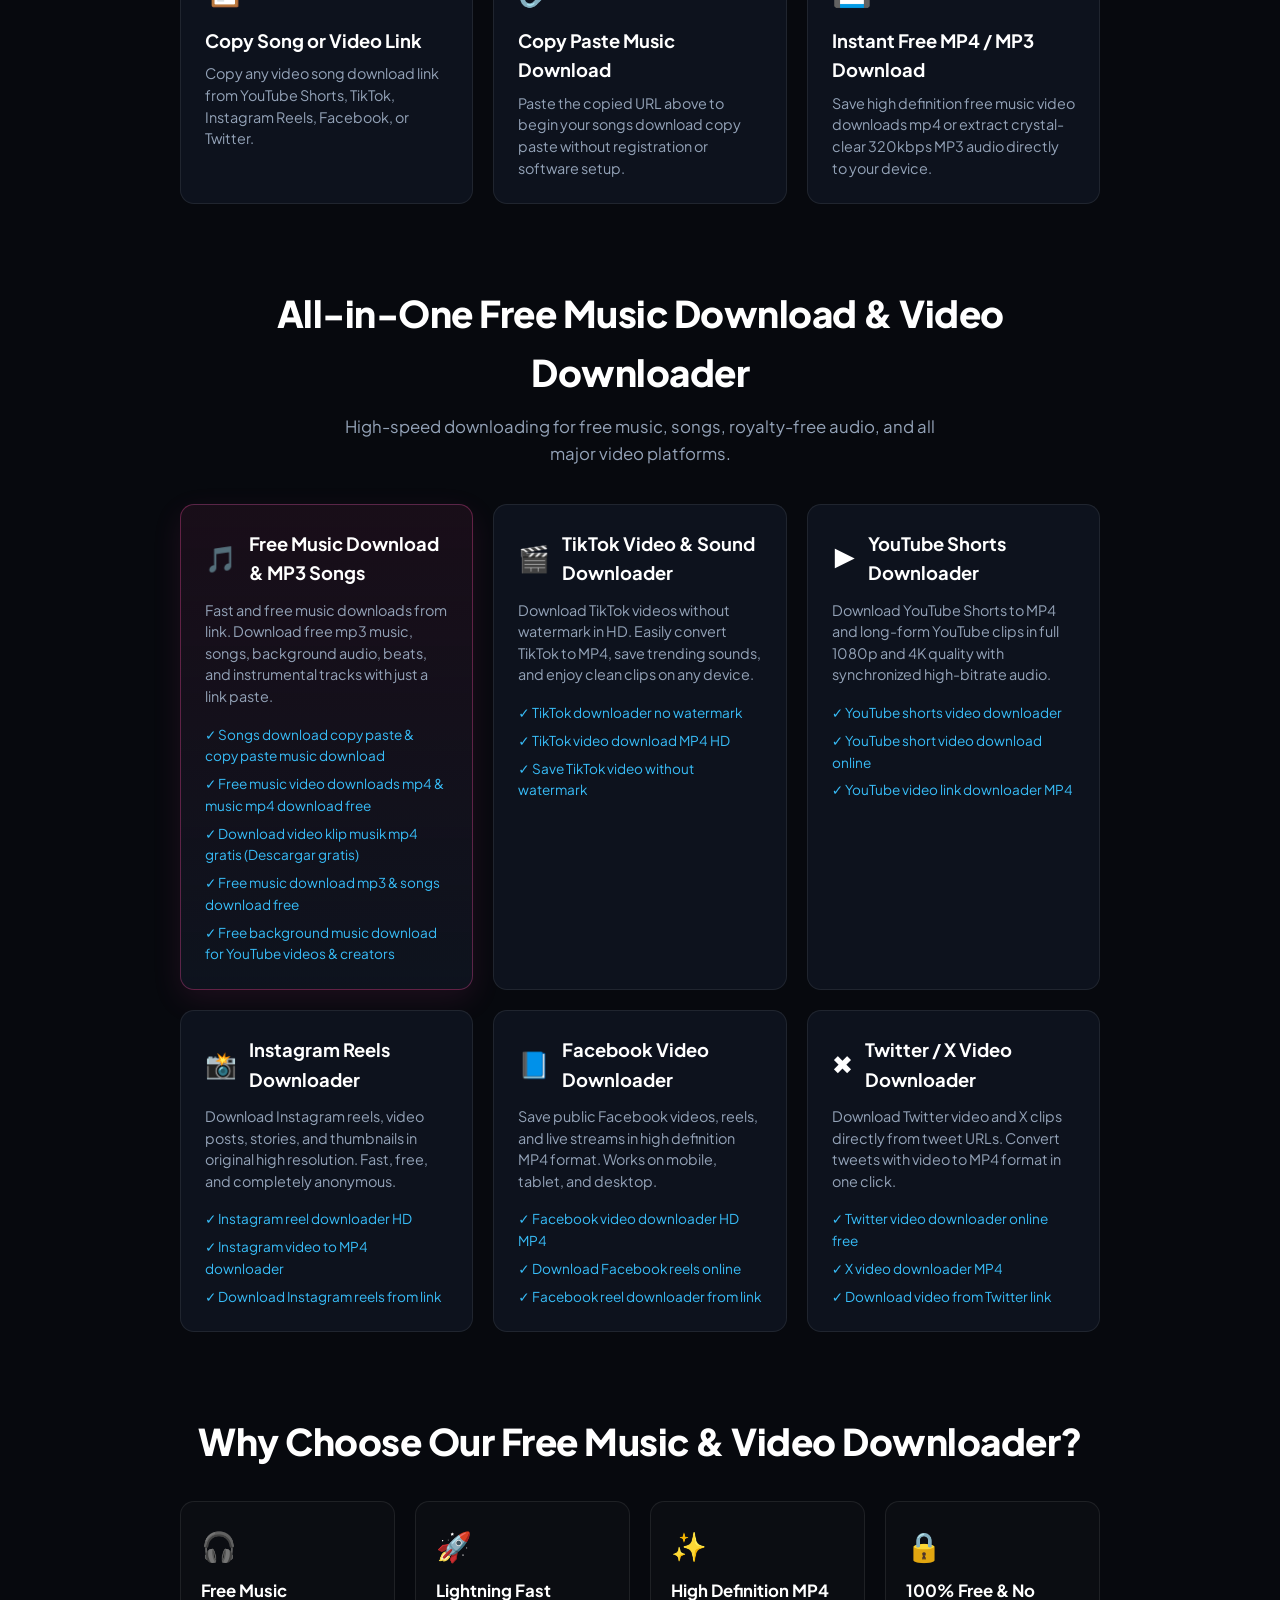
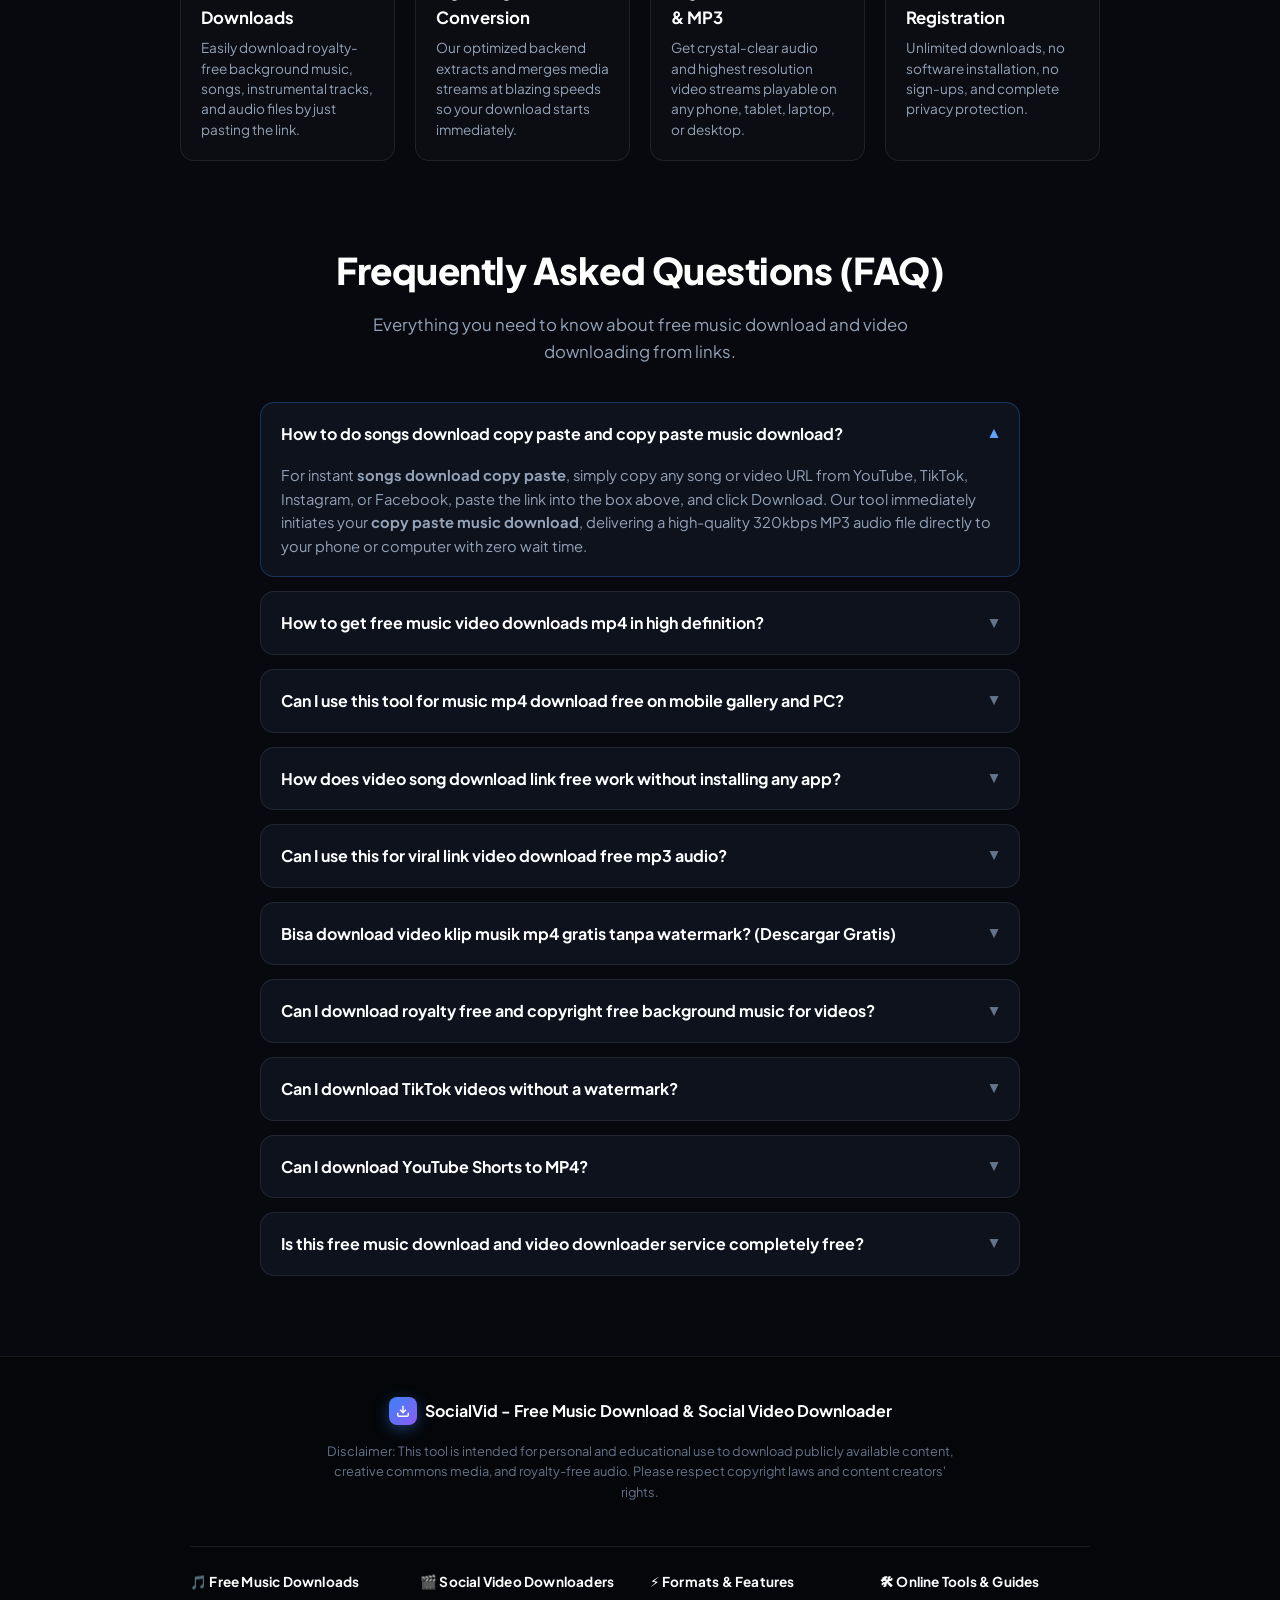
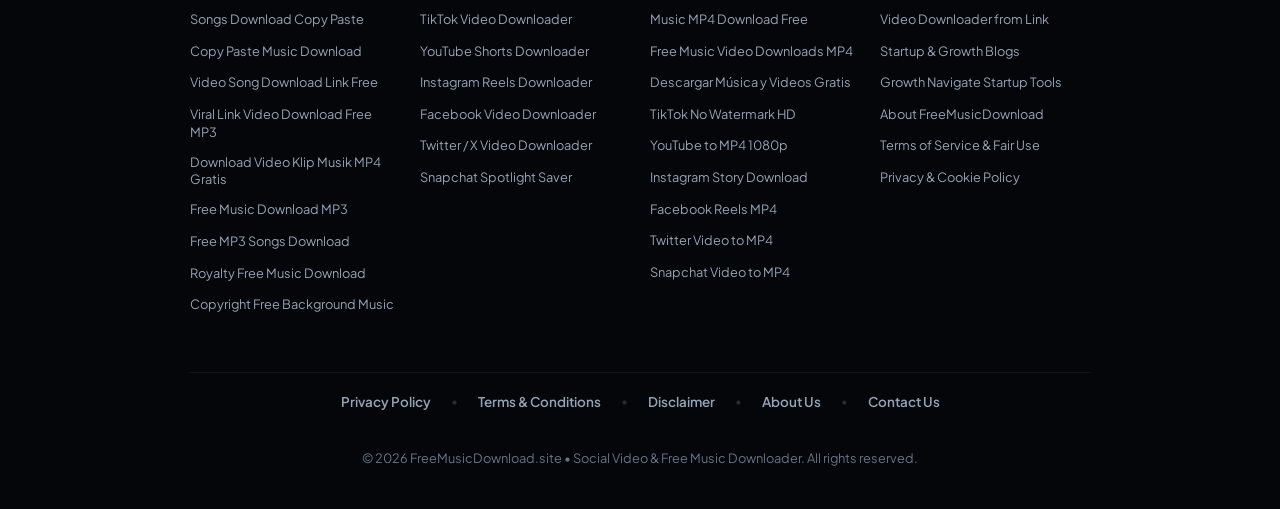
==== commit 1cca4e61: "feat(adsense): add Google AdSense verification meta tag across all pages" ====
--- a/index.html
+++ b/index.html
@@ -3,6 +3,7 @@
 <head>
   <meta charset="UTF-8">
   <meta name="viewport" content="width=device-width, initial-scale=1.0">
+  <meta name="google-adsense-account" content="ca-pub-6684322530533110">
   <title>Free Music Download & Video Downloader from Link - FreeMusicDownload.site</title>
   
   <!-- Primary SEO Meta Tags -->
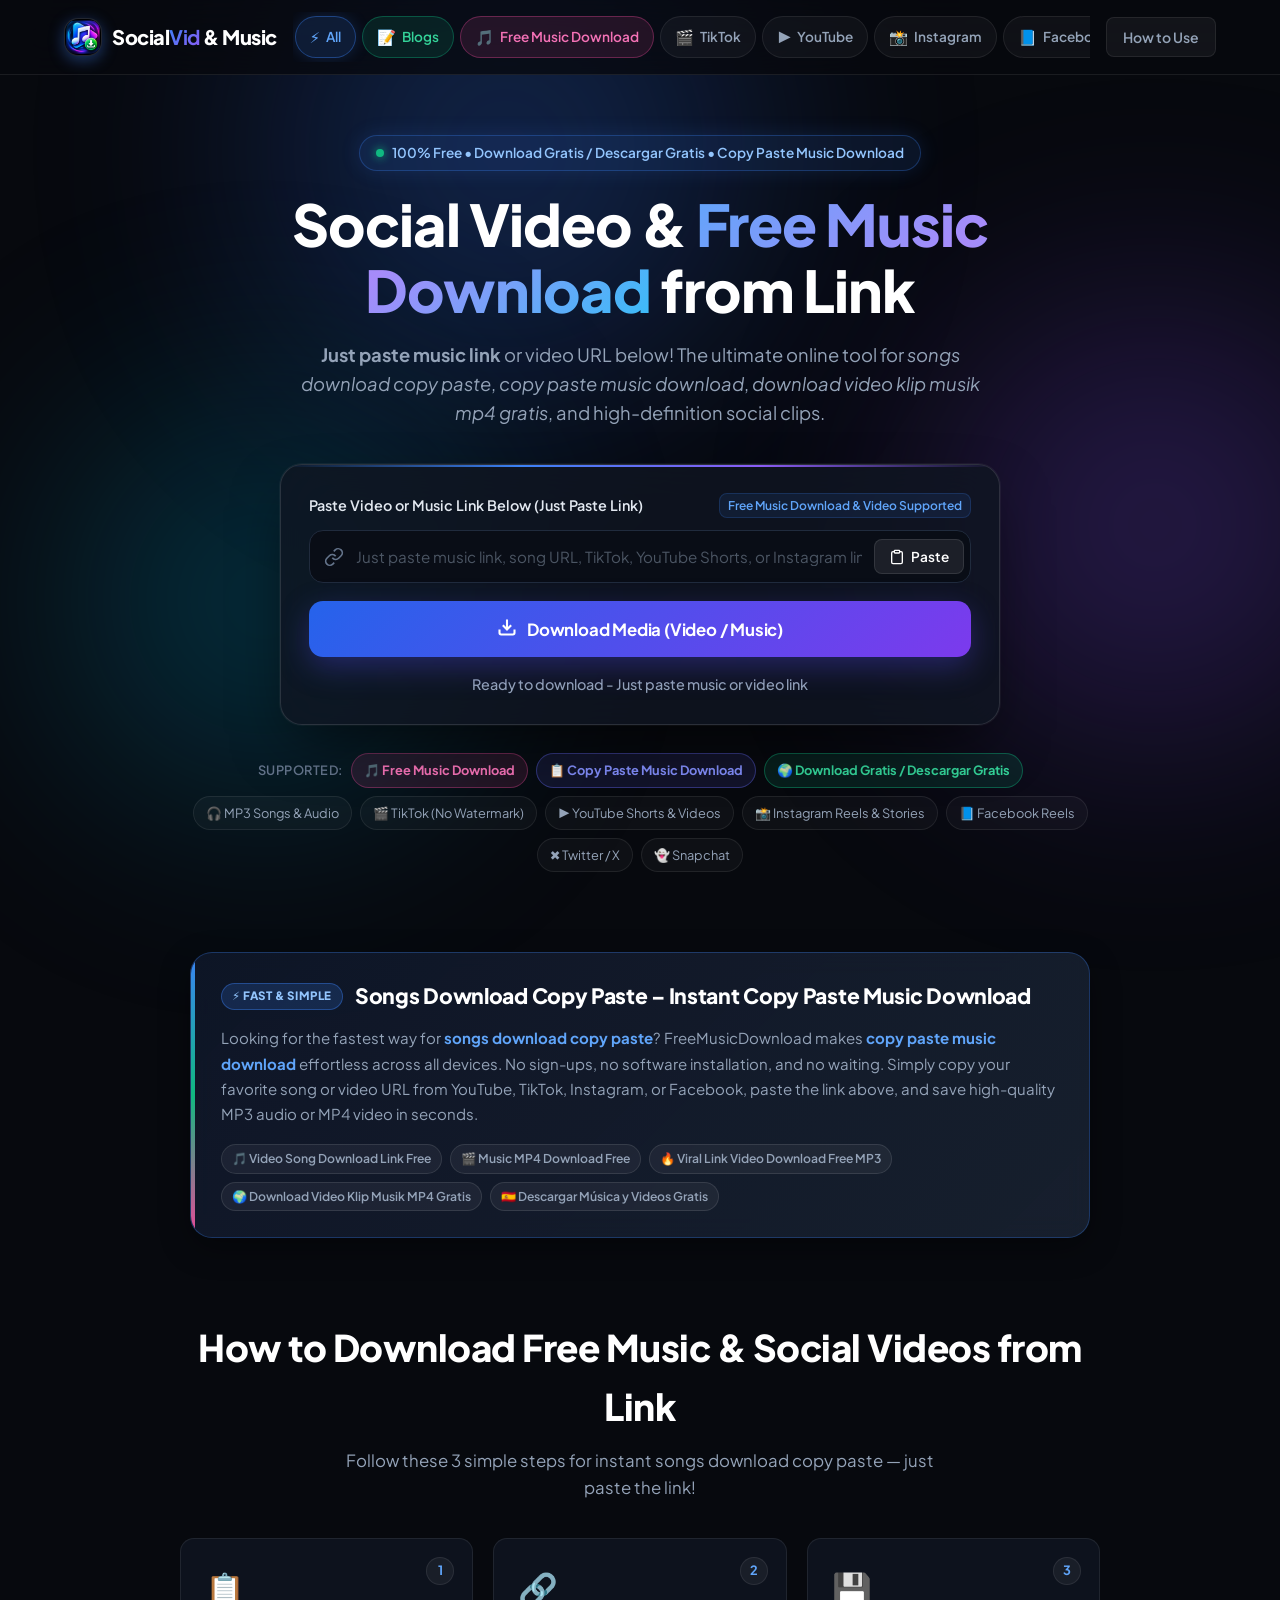
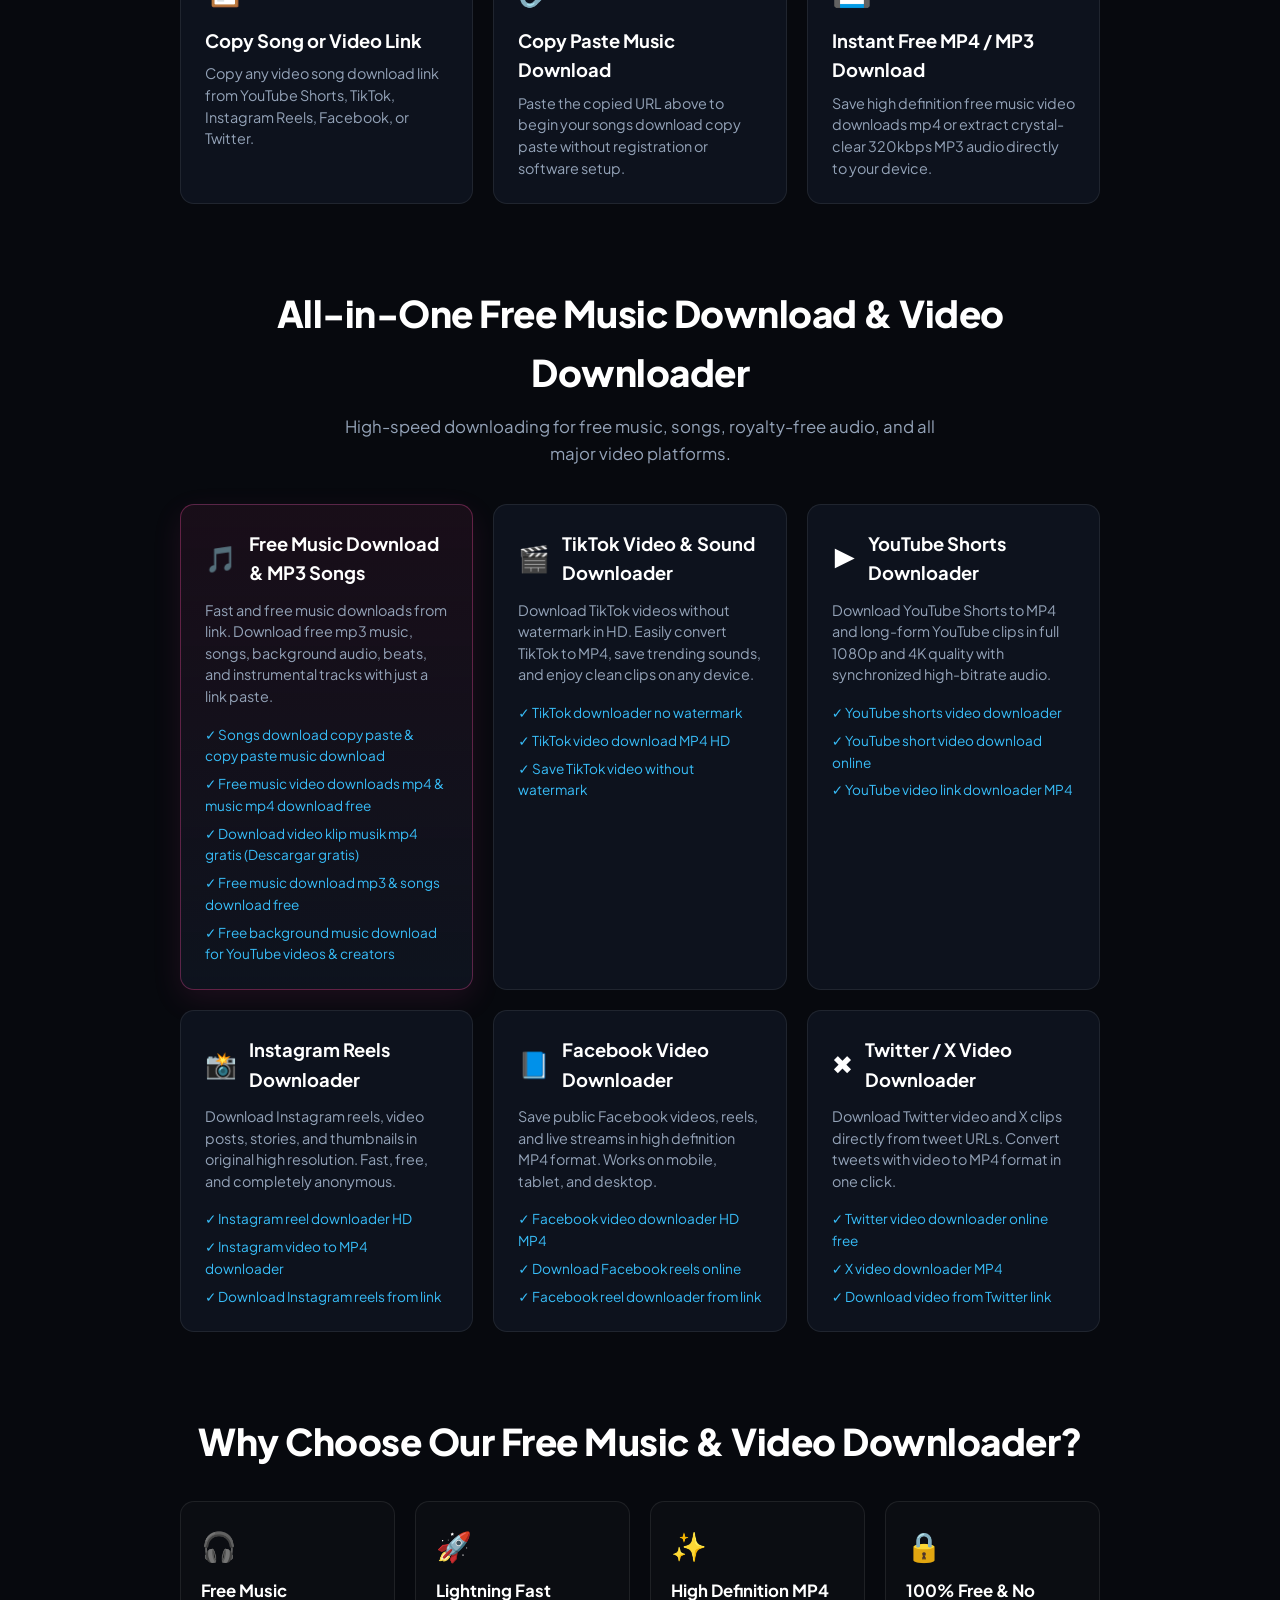
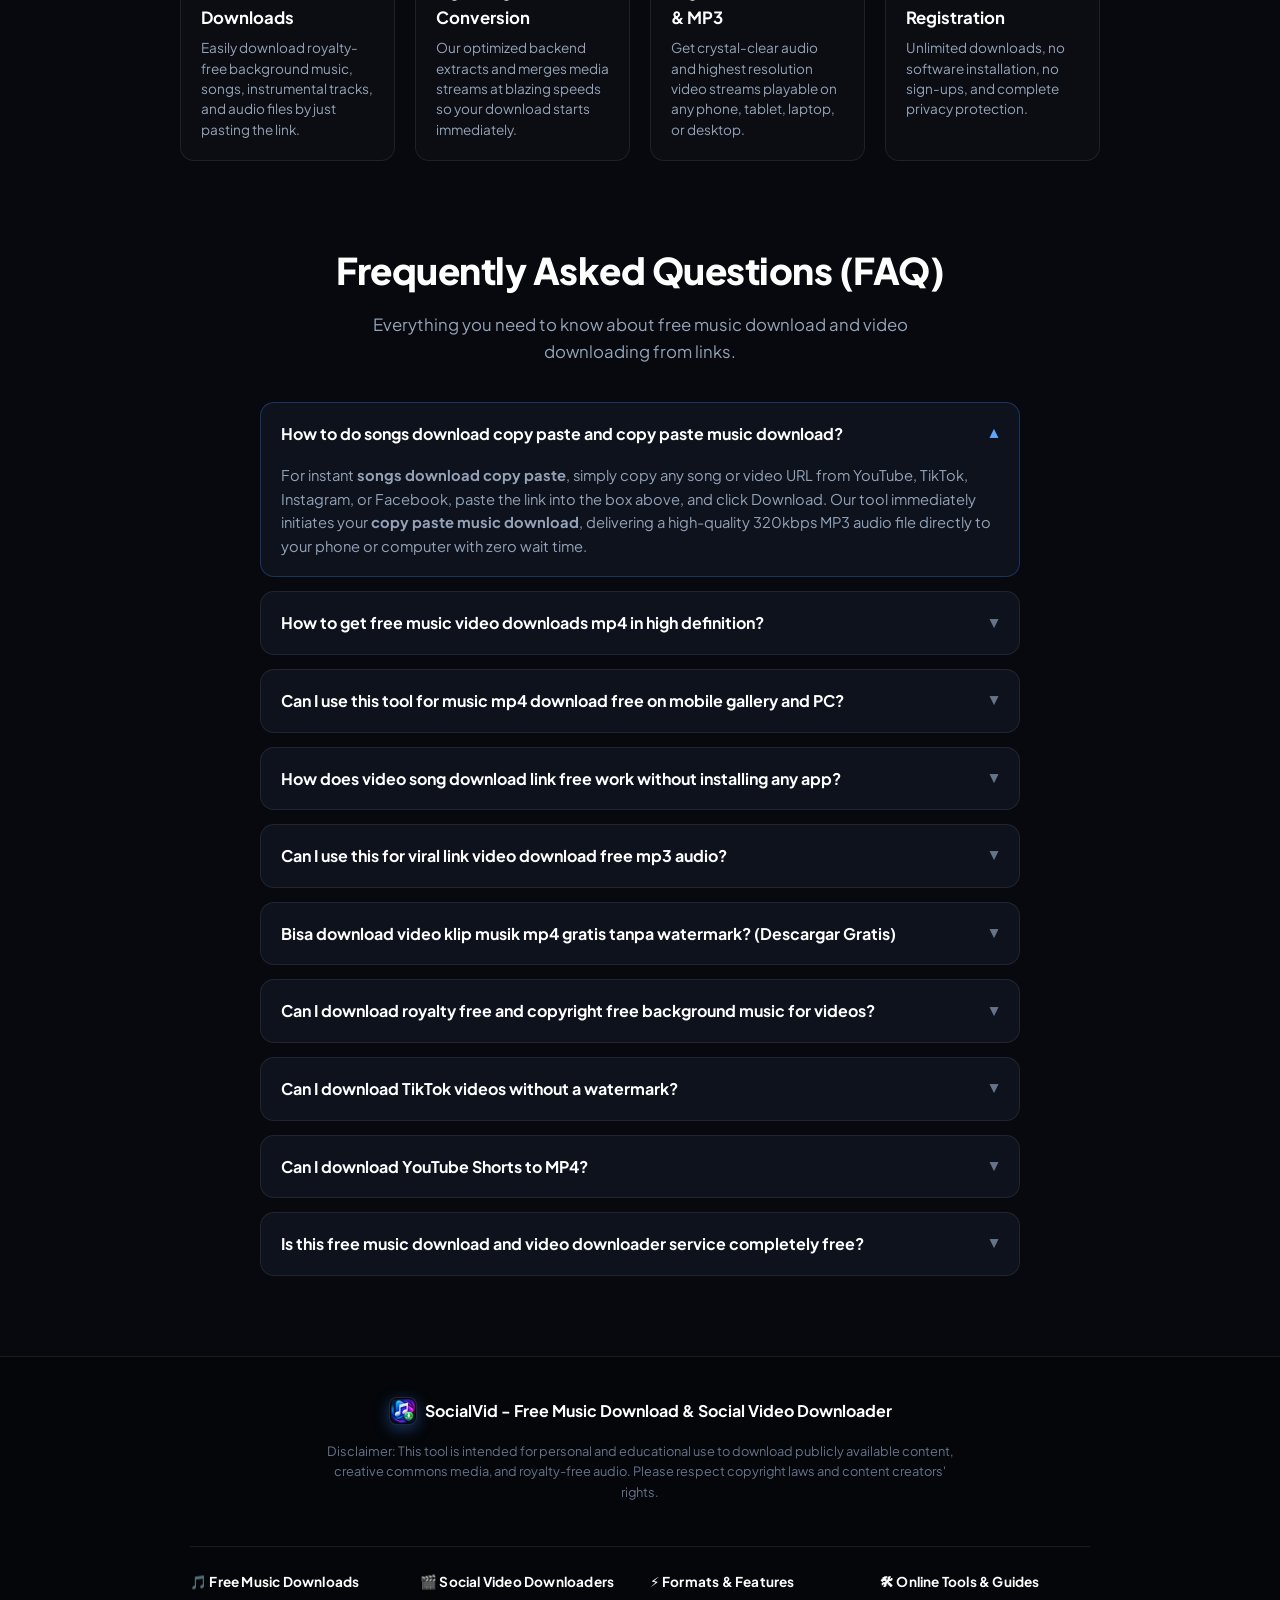
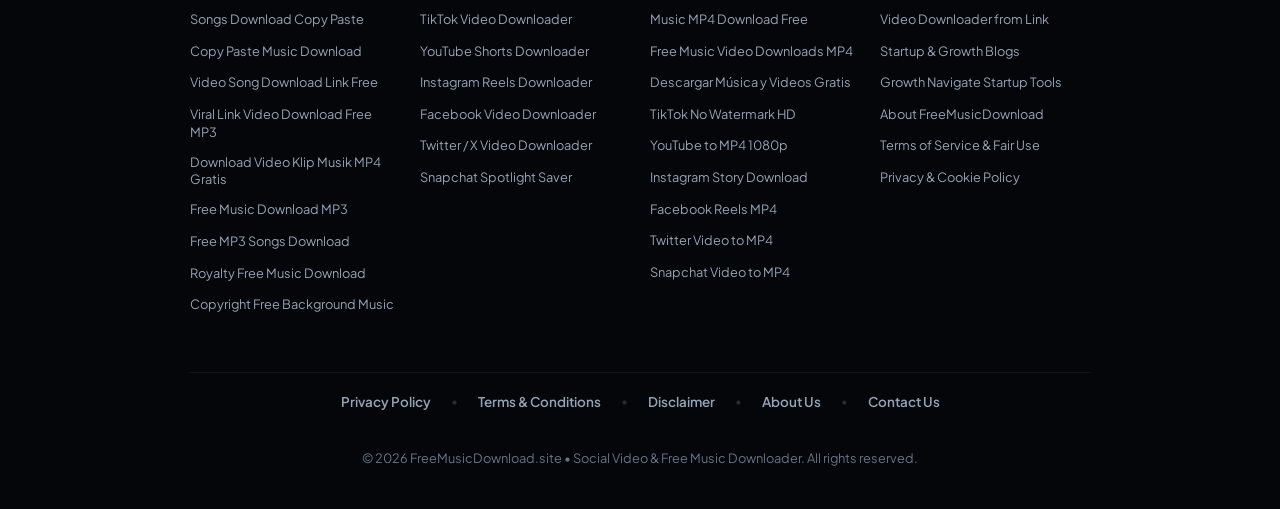
==== commit 328ff6b2: "feat(branding): add new modern app icon across favicons, navbar, and footer" ====
--- a/index.html
+++ b/index.html
@@ -13,6 +13,10 @@
   <meta name="author" content="FreeMusicDownload.site">
   <meta name="theme-color" content="#0b0f19">
   <link rel="canonical" href="https://freemusicdownload.site/">
+  <!-- Favicon and App Icons -->
+  <link rel="icon" type="image/png" sizes="32x32" href="images/app-icon.png">
+  <link rel="icon" type="image/x-icon" href="favicon.ico">
+  <link rel="apple-touch-icon" sizes="180x180" href="images/apple-touch-icon.png">
 
   <!-- Open Graph / Facebook -->
   <meta property="og:type" content="website">
@@ -131,6 +135,8 @@
     ]
   }
   </script>
+  <meta property="og:image" content="https://freemusicdownload.site/images/app-icon.png">
+  <meta name="twitter:image" content="https://freemusicdownload.site/images/app-icon.png">
 </head>
 <body>
 
@@ -144,11 +150,7 @@
     <nav class="navbar" aria-label="Main Navigation">
       <a href="#home" class="nav-brand">
         <div class="brand-icon">
-          <svg viewBox="0 0 24 24" fill="none" stroke="currentColor" stroke-width="2.5" stroke-linecap="round" stroke-linejoin="round">
-            <path d="M21 15v4a2 2 0 0 1-2 2H5a2 2 0 0 1-2-2v-4"></path>
-            <polyline points="7 10 12 15 17 10"></polyline>
-            <line x1="12" y1="15" x2="12" y2="3"></line>
-          </svg>
+          <img src="images/app-icon.png" alt="FreeMusicDownload Logo" class="brand-logo-img">
         </div>
         <span class="brand-text">Social<strong>Vid</strong> & Music</span>
       </a>
@@ -693,11 +695,7 @@
     <div class="footer-content">
       <div class="footer-brand">
         <div class="brand-icon small">
-          <svg viewBox="0 0 24 24" fill="none" stroke="currentColor" stroke-width="2.5">
-            <path d="M21 15v4a2 2 0 0 1-2 2H5a2 2 0 0 1-2-2v-4"></path>
-            <polyline points="7 10 12 15 17 10"></polyline>
-            <line x1="12" y1="15" x2="12" y2="3"></line>
-          </svg>
+          <img src="images/app-icon.png" alt="FreeMusicDownload Logo" class="brand-logo-img">
         </div>
         <span>SocialVid - Free Music Download & Social Video Downloader</span>
       </div>
--- a/style.css
+++ b/style.css
@@ -135,14 +135,26 @@
 .brand-icon {
   width: 38px;
   height: 38px;
-  background: var(--gradient-primary);
+  background: #0b0f19;
   border-radius: var(--radius-md);
   display: flex;
   align-items: center;
   justify-content: center;
   color: #fff;
   box-shadow: 0 4px 15px rgba(59, 130, 246, 0.4);
-  transition: transform var(--transition-fast);
+  transition: transform var(--transition-fast), box-shadow var(--transition-fast);
+  overflow: hidden;
+  flex-shrink: 0;
+  border: 1px solid rgba(255, 255, 255, 0.1);
+}
+
+.brand-icon img,
+.brand-icon .brand-logo-img {
+  width: 100%;
+  height: 100%;
+  object-fit: cover;
+  display: block;
+  border-radius: inherit;
 }
 
 .brand-icon svg {
@@ -151,7 +163,8 @@
 }
 
 .nav-brand:hover .brand-icon {
-  transform: rotate(-8deg) scale(1.05);
+  transform: rotate(-6deg) scale(1.08);
+  box-shadow: 0 6px 20px rgba(59, 130, 246, 0.6);
 }
 
 .brand-text strong {
@@ -1236,6 +1249,15 @@
   width: 28px;
   height: 28px;
   border-radius: var(--radius-sm);
+  overflow: hidden;
+}
+
+.brand-icon.small img,
+.brand-icon.small .brand-logo-img {
+  width: 100%;
+  height: 100%;
+  object-fit: cover;
+  display: block;
 }
 
 .brand-icon.small svg {
